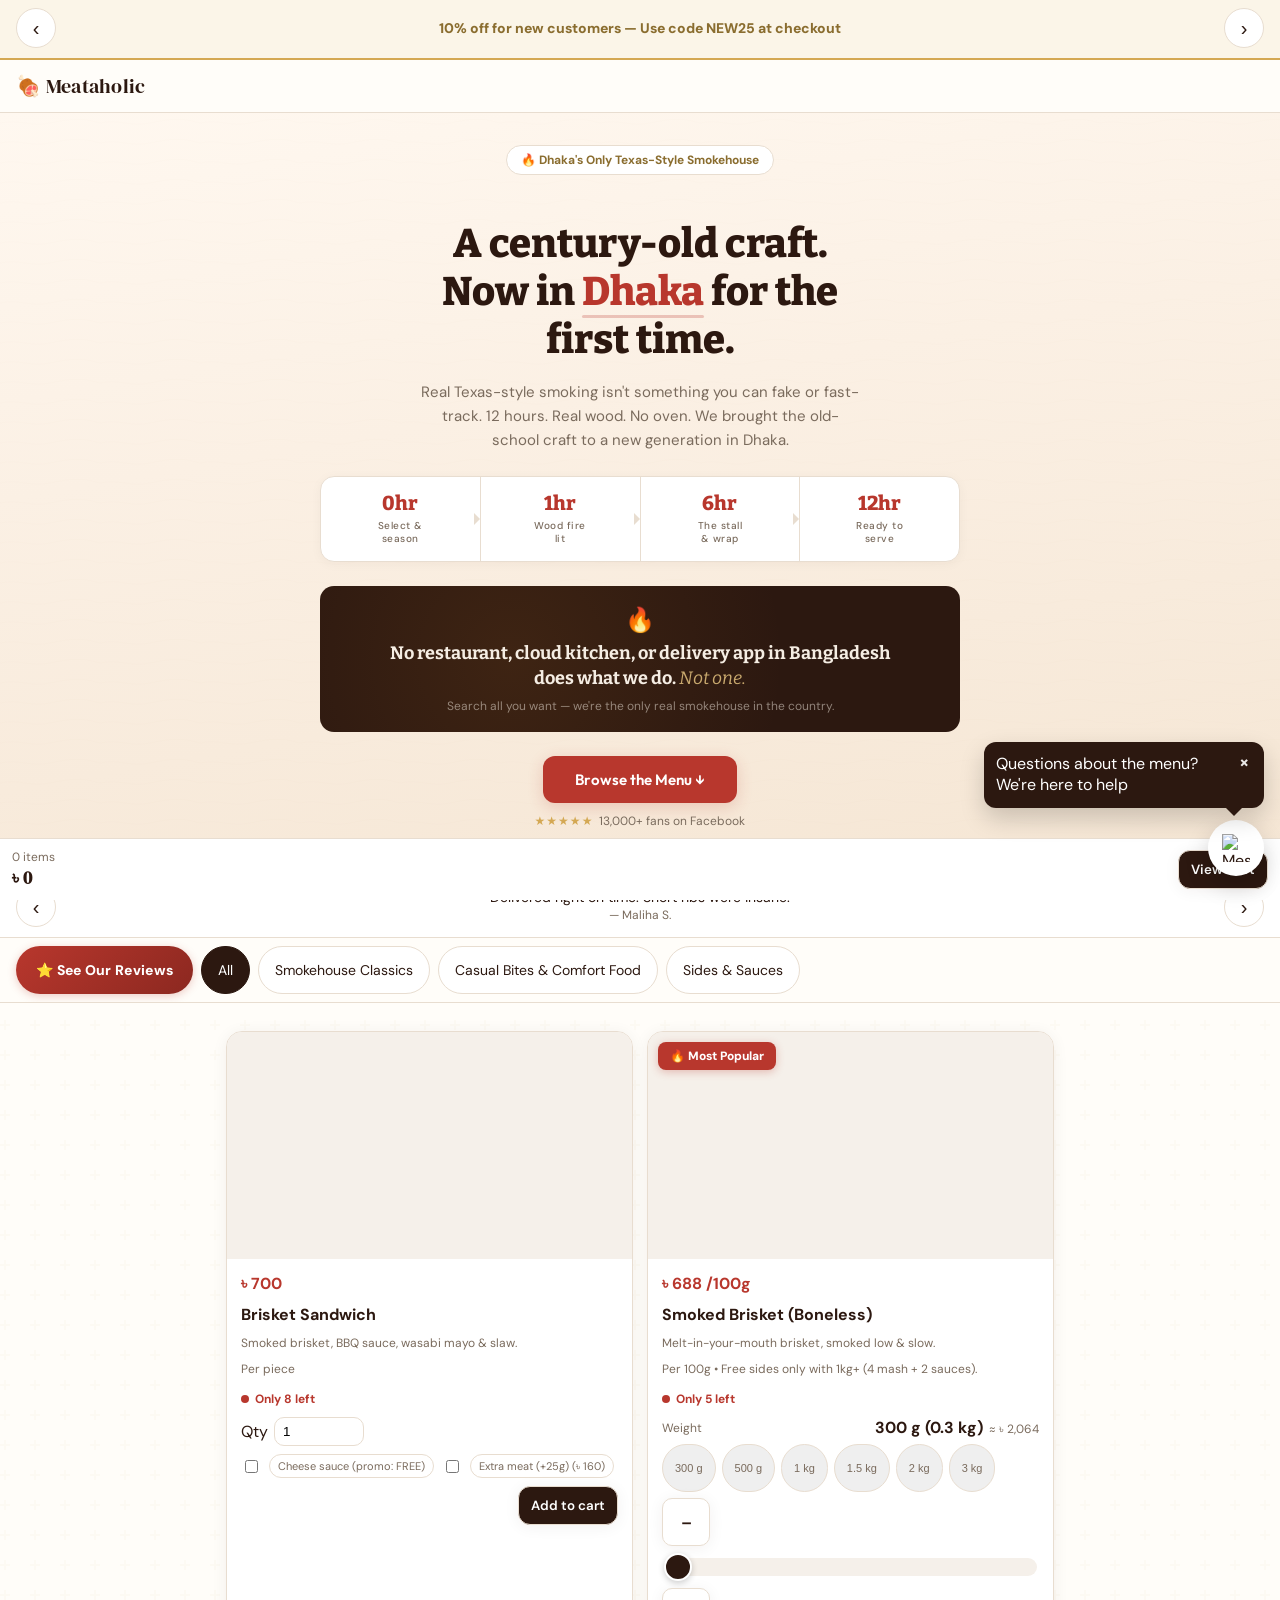
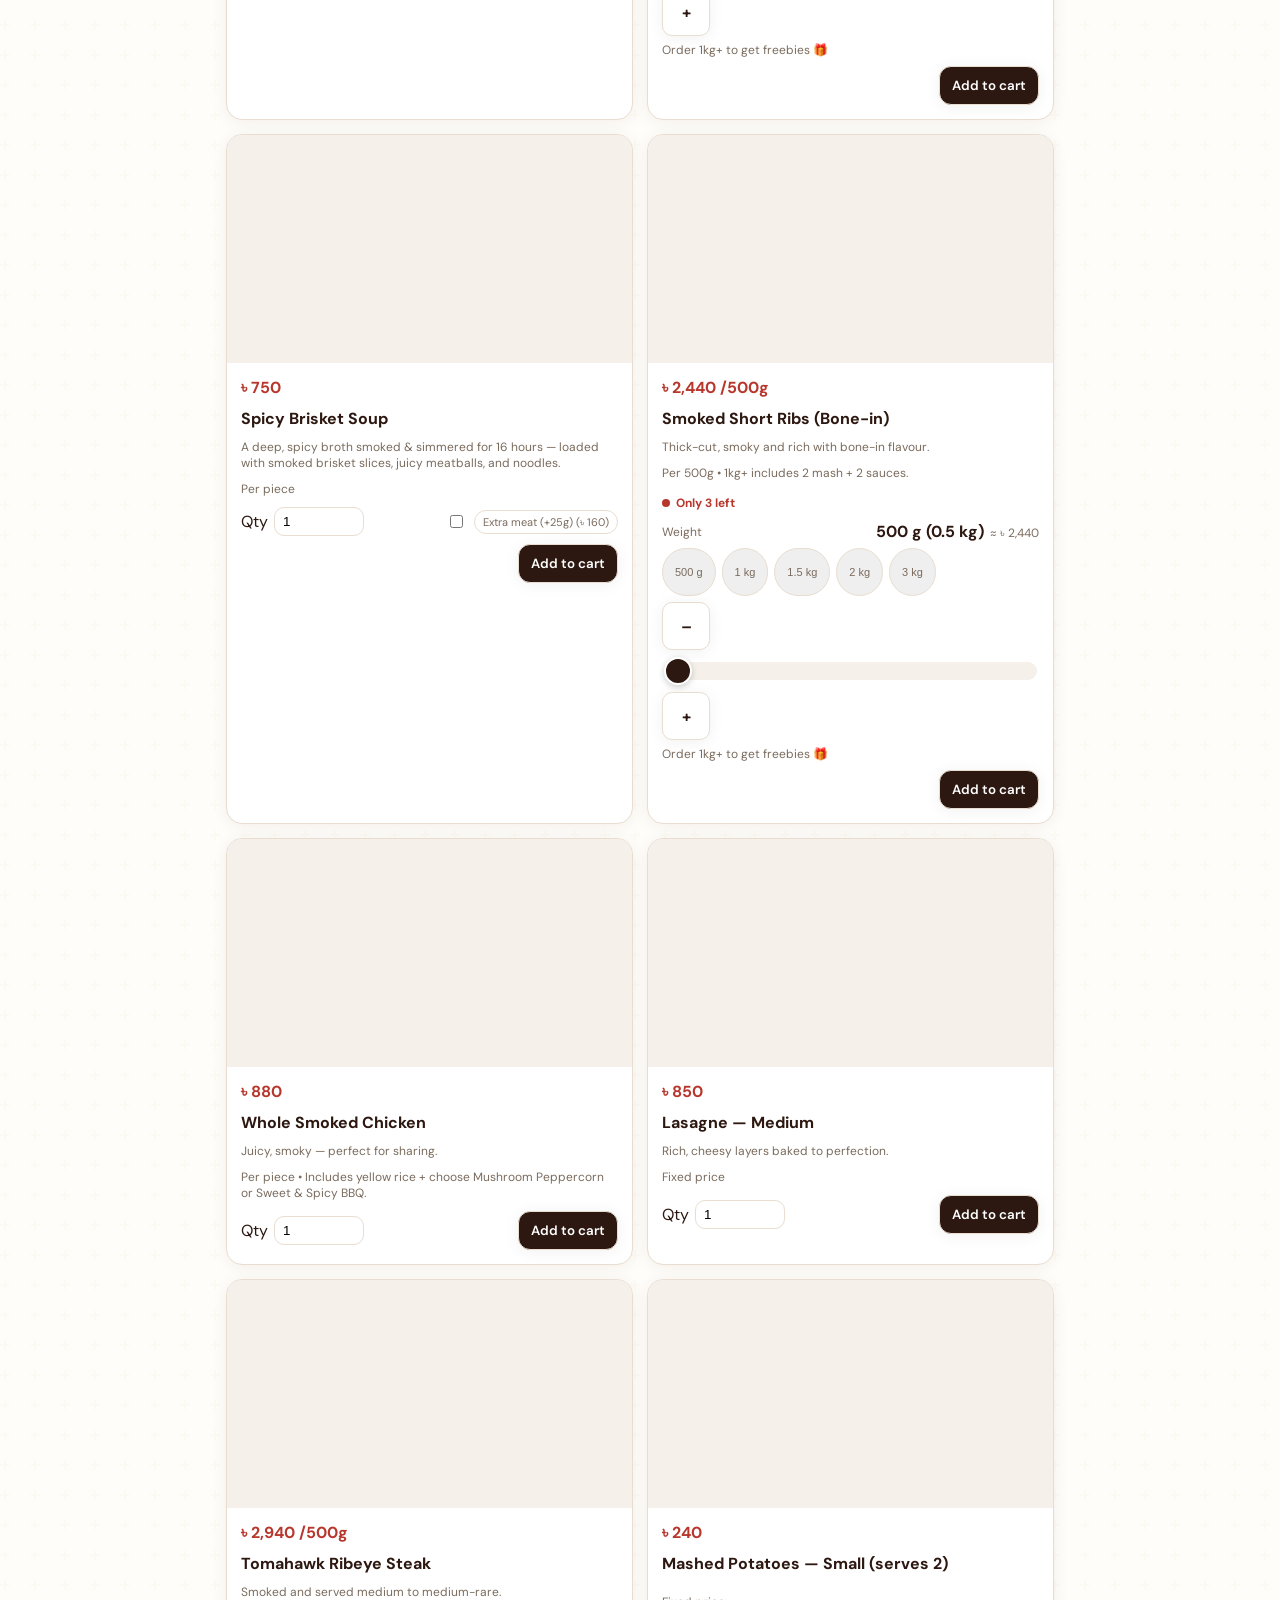
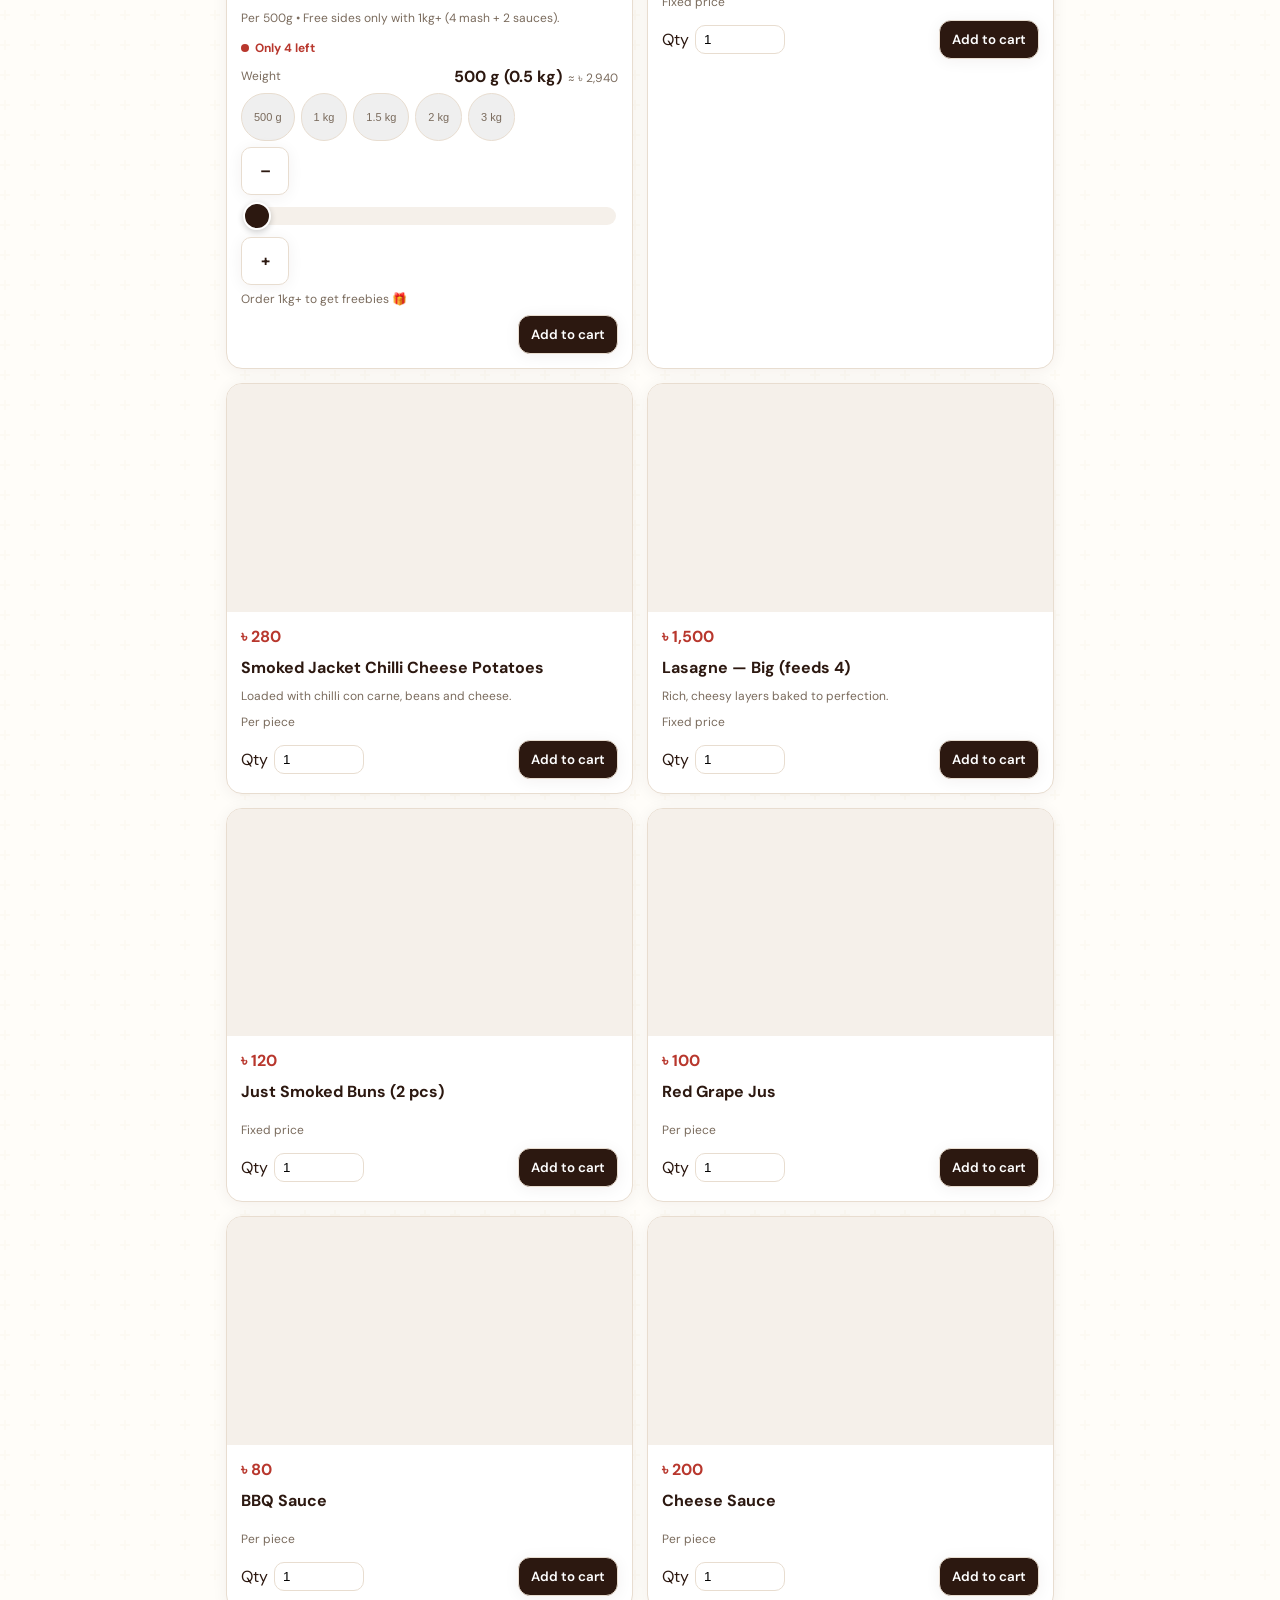
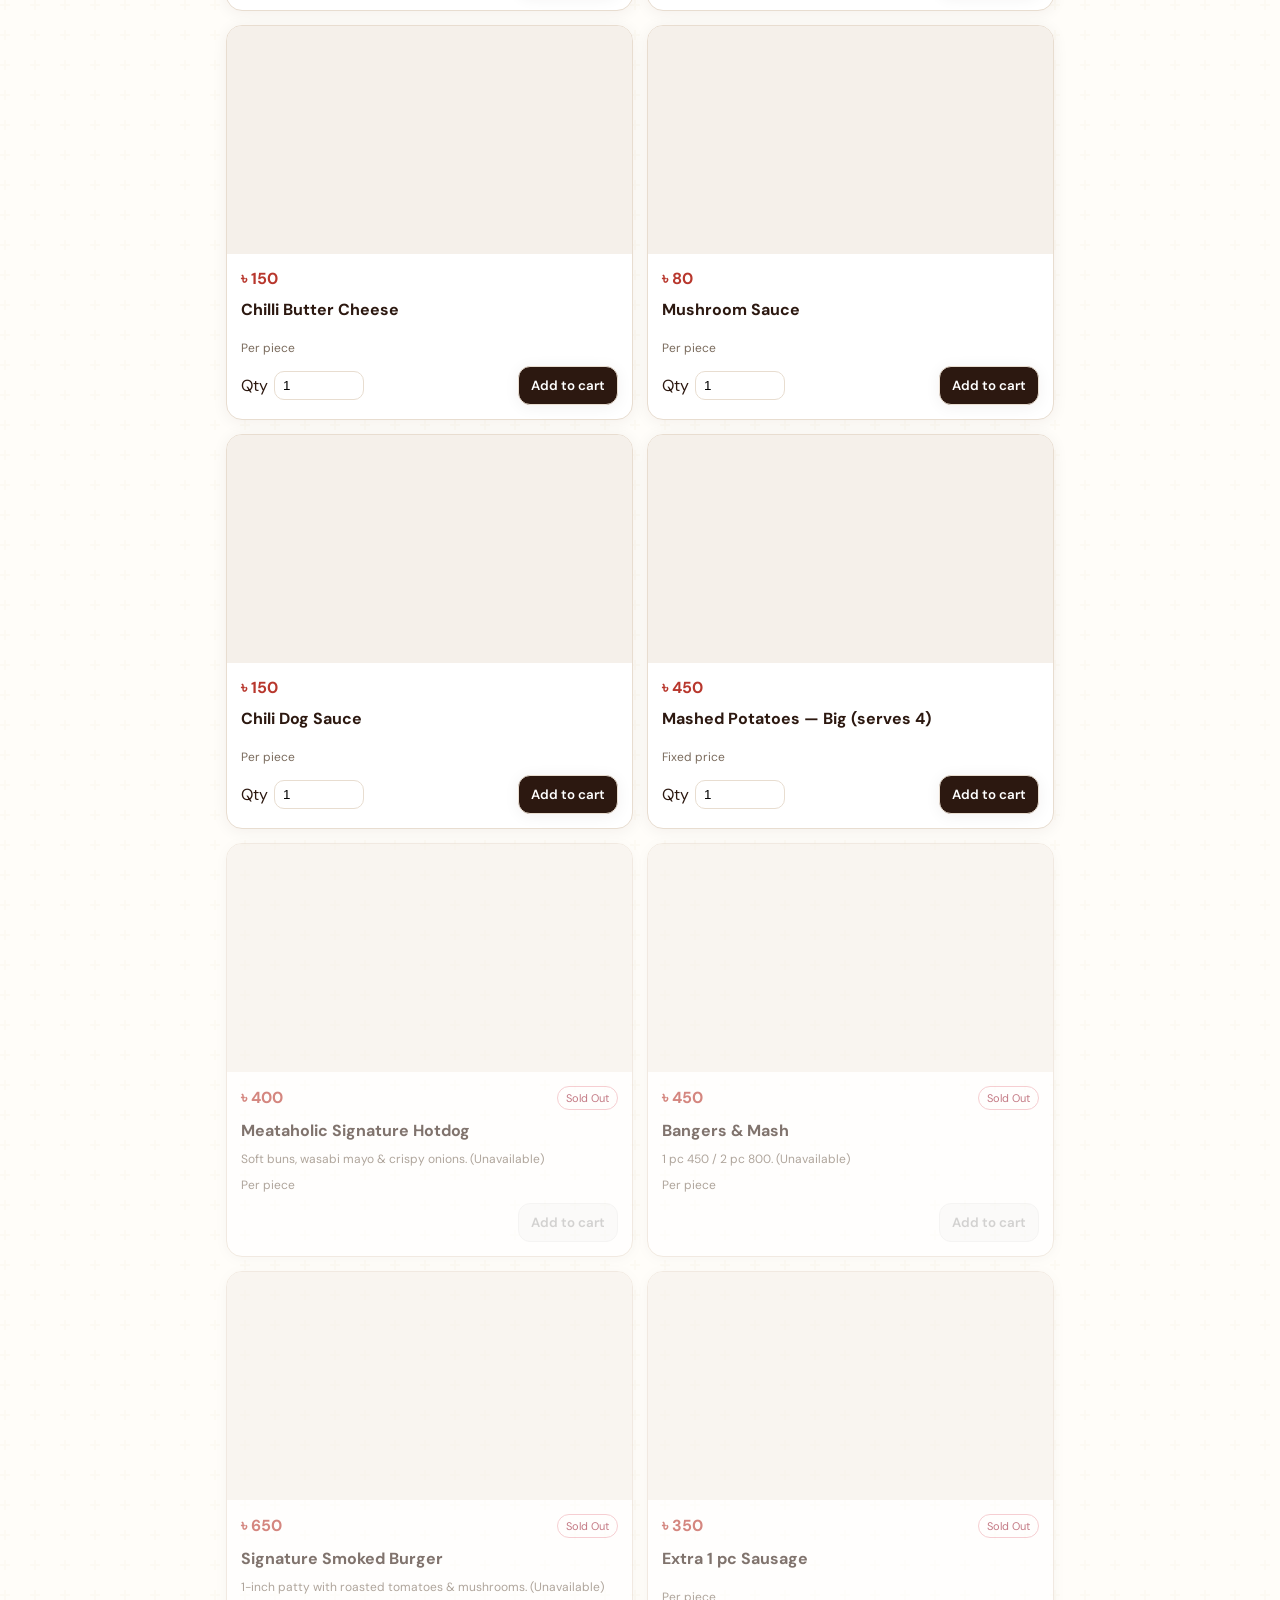
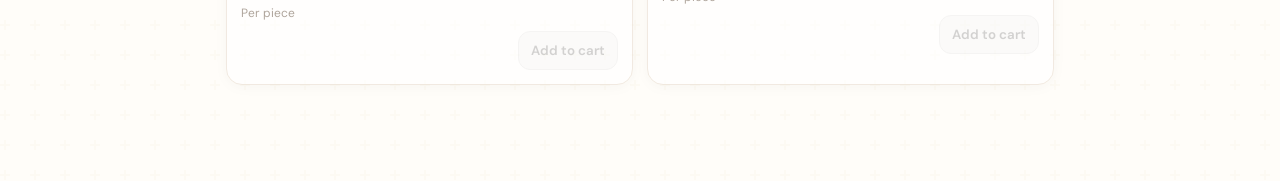
==== index.html @ 4c9fd8cd "Fix duplicate checkout buttons by keeping only sticky bar navigation Removed inline checkout-nav but" ====
<!DOCTYPE html>
<html lang="en">
<head>
<script>
(function(){
    fetch('track_visit.php',{
        method:'POST',
        headers:{'Content-Type':'application/x-www-form-urlencoded'},
        body:`page=${encodeURIComponent(location.pathname)}&referrer=${encodeURIComponent(document.referrer)}`
    }).then(res=>res.json()).then(data=>{
        console.log("Visitor tracked:",data);
    }).catch(err=>console.error(err));
})();
</script>
<!-- Google Tag Manager -->
<script>(function(w,d,s,l,i){w[l]=w[l]||[];w[l].push({'gtm.start':
new Date().getTime(),event:'gtm.js'});var f=d.getElementsByTagName(s)[0],
j=d.createElement(s),dl=l!='dataLayer'?'&l='+l:'';j.async=true;j.src=
'https://www.googletagmanager.com/gtm.js?id='+i+dl;f.parentNode.insertBefore(j,f);
})(window,document,'script','dataLayer','GTM-MRRTW3KH');</script>
<!-- End Google Tag Manager -->
  
  <meta charset="UTF-8"/>
  <meta name="viewport" content="width=device-width, initial-scale=1, maximum-scale=1"/>
  <title>Meataholic — Smokehouse</title>
  <meta name="theme-color" content="#ffffff"/>

  <!-- Prevent stale caching -->
  <meta http-equiv="Cache-Control" content="no-cache, no-store, must-revalidate">
  <meta http-equiv="Pragma" content="no-cache">
  <meta http-equiv="Expires" content="0">

  <!-- DESIGN SHIFT: Premium typography -->
  <link rel="preconnect" href="https://fonts.googleapis.com">
  <link rel="preconnect" href="https://fonts.gstatic.com" crossorigin>
  <link href="https://fonts.googleapis.com/css2?family=Bitter:ital,wght@0,400;0,700;0,800;1,400&family=DM+Serif+Display&family=DM+Sans:wght@400;500;600;700;800&family=Outfit:wght@300;400;500;600;700&display=swap" rel="stylesheet">

<link rel="manifest" href="/manifest.webmanifest">
<meta name="mobile-web-app-capable" content="yes">
<meta name="apple-mobile-web-app-capable" content="yes">
<meta name="apple-mobile-web-app-status-bar-style" content="default">
<link rel="apple-touch-icon" href="/icons/icon-192.png">
<meta name="theme-color" content="#ffffff">

  <style>
    /* DESIGN SHIFT: Refined color system with warm smokehouse palette */
    :root{
      --bg:#FFFDF9;--text:#2C1810;--muted:#7A6B5D;--accent:#E8DDD0;
      --ok:#2A7D5F;--warn:#C17A28;--danger:#B8372D;
      --card:#FFFFFF;--shadow:0 2px 16px rgba(44,24,16,.06);
      --brand:#B8372D;--brand-dark:#8C2820;--brand-light:#F4E8E6;
      --gold:#D4A853;--gold-light:#FBF5E8;--gold-dark:#8A6D2F;
      --cream:#FFF7ED;--smoke:#F5F0EA;
      --font-display:'DM Serif Display', Georgia, serif;
      --font-body:'DM Sans', system-ui, -apple-system, sans-serif;
    }
    *{box-sizing:border-box} 
    html,body{margin:0;background:var(--bg);color:var(--text);font-family:var(--font-body)}
    a{color:inherit;text-decoration:none}
    
    /* DESIGN SHIFT: Subtle texture background */
    body{
      background-image: url("data:image/svg+xml,%3Csvg width='60' height='60' viewBox='0 0 60 60' xmlns='http://www.w3.org/2000/svg'%3E%3Cg fill='none' fill-rule='evenodd'%3E%3Cg fill='%23D4A853' fill-opacity='0.03'%3E%3Cpath d='M36 34v-4h-2v4h-4v2h4v4h2v-4h4v-2h-4zm0-30V0h-2v4h-4v2h4v4h2V6h4V4h-4zM6 34v-4H4v4H0v2h4v4h2v-4h4v-2H6zM6 4V0H4v4H0v2h4v4h2V6h4V4H6z'/%3E%3C/g%3E%3C/g%3E%3C/svg%3E");
    }

    .wrap{max-width:860px;margin:0 auto;padding:16px 16px 96px}
    header{position:sticky;top:0;z-index:99;background:var(--bg);border-bottom:1px solid var(--accent)}
    header .bar{display:flex;gap:12px;align-items:center;justify-content:space-between;padding:12px 16px}
    
    /* DESIGN SHIFT: Brand logo with display font */
    .logo{font-family:var(--font-display);font-weight:400;font-size:20px;letter-spacing:.3px;cursor:pointer;color:var(--text)}
    
    .pill{border:1px solid var(--accent);padding:6px 10px;border-radius:999px;font-size:12px;color:var(--muted)}
    
    /* CRO FIX #3: Mobile Tap Targets */
    nav.tabs{display:flex;gap:8px;overflow:auto;padding:8px 16px;background:var(--bg);position:sticky;top:56px;z-index:98;border-bottom:1px solid var(--accent)}
    nav.tabs button{white-space:nowrap;border:1px solid var(--accent);background:var(--card);border-radius:999px;padding:12px 16px;font-size:14px;min-height:48px;font-family:var(--font-body);color:var(--text);transition:all .2s}
    nav.tabs button.active{background:var(--text);color:#fff;border-color:var(--text)}
    nav.tabs button:hover:not(.active){background:var(--smoke);border-color:var(--muted)}
    
    .grid{display:grid;grid-template-columns:1fr;gap:14px;margin-top:12px}
    @media(min-width:640px){.grid{grid-template-columns:1fr 1fr}}
    
    /* DESIGN SHIFT: Elevated card styling */
    .card{background:var(--card);border:1px solid var(--accent);border-radius:16px;box-shadow:var(--shadow);overflow:hidden;display:flex;flex-direction:column;position:relative;transition:transform .2s, box-shadow .2s}
    .card:hover{transform:translateY(-2px);box-shadow:0 8px 24px rgba(44,24,16,.1)}
    
    .thumb{width:100%;aspect-ratio:16/9;object-fit:cover;background:var(--smoke);display:block}
    .thumb.sm{aspect-ratio:1/1;width:80px;height:80px}
    .inner{padding:14px;display:flex;flex-direction:column;gap:10px}
    
    /* DESIGN SHIFT: Prices use display font */
    .price{font-weight:700;font-size:16px;color:var(--brand)}
    
    .muted{color:var(--muted);font-size:12px}
    .row{display:flex;gap:8px;align-items:center;flex-wrap:wrap}
    .row.space{justify-content:space-between}
    .qty{display:flex;align-items:center;gap:6px}
    .qty input[type=number]{width:90px;padding:6px 8px;border:1px solid var(--accent);border-radius:10px}
    
    /* DESIGN SHIFT: Buttons with brand colors */
    .btn{display:inline-flex;align-items:center;justify-content:center;gap:8px;padding:10px 12px;border-radius:12px;border:1px solid var(--accent);background:var(--text);color:#fff;box-shadow:var(--shadow);font-family:var(--font-body);font-weight:600;transition:all .15s}
    .btn:hover{background:var(--brand);border-color:var(--brand)}
    .btn:active{transform:scale(.97)}
    .btn.secondary{background:var(--card);color:var(--text)}
    .btn.secondary:hover{background:var(--smoke)}
    .btn.small{padding:6px 10px;border-radius:10px;font-size:12px}
    .btn.block{width:100%}
    .btn[disabled]{opacity:.5;filter:grayscale(1);pointer-events:none;background:var(--smoke);color:var(--muted);border-color:var(--accent);box-shadow:none}
    .chip{display:inline-block;font-size:11px;padding:4px 8px;border-radius:999px;border:1px solid var(--accent);color:var(--muted)}
    .chip.warn{border-color:#f3c78c;color:#a76515}
    .chip.sold{border-color:#f1b0b7;color:#9c2236}
    .sticky-cart{position:fixed;left:0;right:0;bottom:0;background:var(--card);border-top:1px solid var(--accent);padding:10px 12px;display:flex;gap:10px;align-items:center;justify-content:space-between;z-index:90}
    .sticky-cart .total{font-weight:800;font-family:var(--font-display);font-size:18px}
    .sheet{background:var(--bg);position:fixed;inset:0;z-index:999;display:none;flex-direction:column}
    .sheet.active{display:flex}
    .sheet .head{padding:12px 16px;border-bottom:1px solid var(--accent);display:flex;align-items:center;justify-content:space-between;background:var(--card)}
    .sheet .body{padding:16px;padding-bottom:140px;overflow:auto}
    table{width:100%;border-collapse:collapse} th,td{padding:8px 6px;border-bottom:1px dashed var(--accent);text-align:left;font-size:14px}
    .form{display:grid;gap:12px} .form input,.form select,.form textarea{width:100%;padding:10px;border-radius:12px;border:1px solid var(--accent);font-family:var(--font-body);background:var(--card)}
    .form input:focus,.form select:focus,.form textarea:focus{outline:none;border-color:var(--brand);box-shadow:0 0 0 3px var(--brand-light)}
    .note{background:var(--cream);border:1px solid var(--accent);padding:10px;border-radius:12px;font-size:13px}
    .success{color:var(--ok);font-weight:700} .danger{color:var(--danger);font-weight:700}
    #devBadge,#devBadge.ok,#devBadge.bad{display:none!important;visibility:hidden!important}

    /* Weight picker */
    .weight-picker{width:100%;display:flex;flex-direction:column;gap:6px}
    .weight-picker .meta{display:flex;justify-content:space-between;align-items:center}
    .weight-picker .meta .val{font-weight:700}
    .weight-picker .chips{display:flex;flex-wrap:wrap;gap:6px}
    .weight-picker .chips .chip{cursor:pointer;user-select:none;transition:all .15s}
    .weight-picker .chips .chip:hover{border-color:var(--brand);color:var(--brand)}
    .weight-picker .chips .chip.active{background:var(--text);color:#fff;border-color:var(--text)}
    .weight-picker .row.controls{gap:10px}
    .weight-picker .row.controls .btn.small{min-width:48px;height:48px;font-size:16px;font-weight:700}
    .weight-picker input[type=range]{-webkit-appearance:none;appearance:none;width:100%;height:18px;border-radius:999px;background:var(--smoke);outline:none}
    .weight-picker input[type=range]::-webkit-slider-thumb{-webkit-appearance:none;appearance:none;width:28px;height:28px;border-radius:50%;background:var(--text);border:2px solid #fff;box-shadow:0 2px 6px rgba(0,0,0,.2)}
    .weight-picker input[type=range]::-moz-range-thumb{width:28px;height:28px;border-radius:50%;background:var(--text);border:2px solid #fff;box-shadow:0 2px 6px rgba(0,0,0,.2)}

    /* Cart quantity controls */
    .cart-qty-controls{display:inline-flex;align-items:center;gap:0;border:1px solid var(--accent);border-radius:10px;overflow:hidden}
    .cart-qty-btn{width:44px;height:44px;display:flex;align-items:center;justify-content:center;border:none;background:var(--smoke);color:var(--text);font-size:20px;font-weight:700;cursor:pointer;-webkit-tap-highlight-color:transparent;user-select:none;transition:background .15s}
    .cart-qty-btn:active{background:#ddd}
    .cart-qty-value{min-width:44px;text-align:center;font-size:14px;font-weight:600;padding:0 4px;line-height:44px}
    .cart-remove-btn{width:40px;height:40px;min-width:40px;padding:0;display:flex;align-items:center;justify-content:center;font-size:16px;border-radius:10px}
    @media(min-width:480px){
      .cart-qty-btn{width:36px;height:36px;font-size:18px}
      .cart-qty-value{min-width:40px;line-height:36px}
    }

    .row.space .btn.add-to-cart{margin-left:auto}

    /* CRO FIX #3: Time slot chips */
    .slot-grid{display:grid;gap:8px;grid-template-columns:repeat(3,1fr)}
    @media(min-width:480px){.slot-grid{grid-template-columns:repeat(4,1fr)}}
    .slot{position:relative}
    .slot input{position:absolute;opacity:0;inset:0;pointer-events:none}
    .slot label{display:block;text-align:center;padding:14px 8px;border:1px solid var(--accent);border-radius:10px;font-size:14px;background:var(--card);min-height:48px;transition:all .15s;cursor:pointer}
    .slot input:checked + label{background:var(--text);color:#fff;border-color:var(--text)}
    .slot input:disabled + label{opacity:.5;filter:grayscale(1)}
    .slot label:hover{border-color:var(--muted)}

    /* Upsell row */
    #upsellInline .row.space{ flex-wrap:nowrap; align-items:center; }
    #upsellInline .left{ display:flex; align-items:center; gap:12px; flex:1; min-width:0; }
    #upsellInline .thumb.sm{ width:64px; height:64px; object-fit:cover; flex:0 0 auto; border-radius:8px; }
    #upsellInline .title{
      font-weight:700; line-height:1.2;
      display:-webkit-box; -webkit-line-clamp:2; -webkit-box-orient:vertical;
      overflow:hidden;
    }
    #upsellInline .row.space .btn{ margin-left:auto; }

    .chat-fab{
      position:fixed; right:16px; bottom:65px;
      width:56px;height:56px;border-radius:50%; background:#fff;
      display:flex;align-items:center;justify-content:center;
      box-shadow:0 10px 24px rgba(0,0,0,.18); z-index:1000; border:none;
    }
    .chat-fab img{ width:28px;height:28px; display:block; }
    @media (min-width:768px){ .chat-fab{ bottom:24px; } }

    .chat-tip{
      position:fixed; right:16px; bottom:133px; max-width:280px;
      padding:10px 12px 10px 12px; background:var(--text); color:#fff; border-radius:12px;
      box-shadow:0 10px 24px rgba(0,0,0,.18); z-index:1000; line-height:1.3;
    }
    @media (min-width:768px){ .chat-tip{ bottom:92px; } }
    .chat-tip button.close{
      all:unset; cursor:pointer; margin-left:10px; color:#fff; opacity:.8; font-weight:700; line-height:1;
    }
    .chat-tip button.close:focus{ outline:2px solid #fff; outline-offset:2px; }
    .chat-tip .text{ margin-right:8px; }
    .chat-tip::after{
      content:""; position:absolute; right:22px; bottom:-8px; width:0;height:0;
      border-left:8px solid transparent; border-right:8px solid transparent; border-top:8px solid var(--text);
    }
    .chat-tip.hide{ display:none !important; }
    .chat-tip{ padding: 12px 38px 12px 12px; }
    .chat-tip button.close{
      all: unset; position: absolute; top: 8px; right: 8px; width: 24px; height: 24px;
      line-height: 24px; text-align: center; font-weight: 700; font-size: 18px; color: #fff; cursor: pointer; opacity: .9;
    }
    .chat-tip button.close:hover{ opacity: 1; }
    .chat-tip .text{ display: block; }

    .advance-banner{
      background:var(--gold-light); border:2px solid var(--gold); color:var(--gold-dark);
      padding:12px 14px; border-radius:12px; text-align:center; font-weight:800;
    }

    .review-strip{
      background:var(--card); border-bottom:1px solid var(--accent);
      padding:8px 16px 10px 16px; display:flex; flex-direction:column;
      align-items:center; gap:6px; min-height:72px;
    }
    .review-strip .stars-row{
      width:100%; text-align:center; color:#D4A853; font-size:16px;
      letter-spacing:1px; line-height:1;
    }
    .review-strip .review-row{
      display:grid; grid-template-columns:40px 1fr 40px; align-items:center; gap:6px; width:100%;
    }
    .review-strip .review-row .nav{
      width:40px; height:40px; border-radius:999px; border:1px solid var(--accent);
      background:var(--card); color:var(--text); display:flex; align-items:center; justify-content:center;
      font-size:20px; line-height:1; cursor:pointer; user-select:none;
    }
    .review-strip .review-row .nav:active{ transform: translateY(1px); }
    .review-strip .content{ text-align:center; min-height:38px; line-height:1.3; padding:0 4px; }
    .review-strip .text{ font-size:14px; color:var(--text); display:block; }
    .review-strip .who{ color:var(--muted); font-size:12px; margin-top:2px; display:block; }

    /* FOMO ticker — HIDDEN (expired promo, adds visual noise) */
    .fomo-bar{ display:none !important; }

    nav.tabs{ top: var(--tabsTop, 56px); }

    /* Free delivery nudge in sticky cart */
    .sticky-cart { gap: 12px; }
    .sticky-cart .free-msg{
      flex:1; text-align:center; font-size:12px; color:var(--warn);
      font-weight:700; white-space:nowrap; overflow:hidden; text-overflow:ellipsis;
    }
    @media(min-width:480px){ .sticky-cart .free-msg{ font-size:13px; } }
    .sticky-cart .free-msg.ok{ color: var(--ok); }

    /* Announcement banner */
    .announce-strip{
      position: relative;
      background:var(--gold-light);
      border-bottom:2px solid var(--gold);
      padding:8px 16px 10px 16px;
      display:flex; flex-direction:column; align-items:center; gap:6px;
      color:var(--gold-dark); font-weight:800;
    }
    .announce-strip .announce-row{
      display:grid; grid-template-columns:40px 1fr 40px;
      align-items:center; gap:6px; width:100%;
    }
    .announce-strip .content{
      min-height:22px; line-height:1.3; padding:0 4px;
      display:flex; align-items:center; justify-content:center;
    }
    .announce-strip .text{
      font-size:14px; color:var(--gold-dark); display:block; text-align:center;
    }
    @media (max-width:420px){ .announce-strip .text{ font-size:13px; } }
    .announce-strip .nav{
      width:40px; height:40px; border-radius:999px; border:1px solid var(--accent);
      background:var(--card); color:var(--text); display:flex; align-items:center; justify-content:center;
      font-size:20px; line-height:1; cursor:pointer; user-select:none;
    }
    .announce-strip .nav:active{ transform: translateY(1px); }

    .free-note{
      margin-top:6px; font-size:13px; color:var(--gold-dark);
    }
    .free-note.ok{ color:var(--ok); }

    /* Exit Intent Popup */
    .exit-toast-wrap {
      position: fixed; inset: 0; pointer-events: none; z-index: 2000;
      display: flex; flex-direction: column; justify-content: flex-end;
      padding: 16px; padding-bottom: 24px;
      background: rgba(0,0,0,0.4);
      opacity: 0; transition: opacity 0.3s ease;
    }
    .exit-toast-wrap.active { opacity: 1; pointer-events: auto; }
    .exit-toast {
      background: var(--card);
      border: 1px solid var(--accent);
      border-radius: 20px;
      padding: 24px 20px;
      box-shadow: 0 20px 40px rgba(0,0,0,0.25);
      transform: translateY(100%);
      transition: transform 0.4s cubic-bezier(0.175, 0.885, 0.32, 1.15);
      text-align: center;
      position: relative;
    }
    .exit-toast-wrap.active .exit-toast { transform: translateY(0); }
    .exit-toast h2 { margin: 0 0 8px; font-size: 22px; font-weight: 900; color: var(--text); letter-spacing: -0.5px; font-family:var(--font-display) }
    .exit-toast p { margin: 0 0 16px; color: var(--muted); font-size: 15px; line-height: 1.4; }
    .exit-toast .coupon-display {
      background: var(--brand-light); color: var(--brand); font-weight: 800; font-size: 18px;
      padding: 10px 16px; border-radius: 12px; border: 2px dashed var(--brand);
      display: inline-block; margin-bottom: 16px; letter-spacing: 1px;
    }
    .exit-toast .btn-group { display: flex; flex-direction: column; gap: 10px; }
    .exit-toast .btn-claim {
      background: var(--text); color: #fff; font-size: 16px; font-weight: 700;
      padding: 14px; border-radius: 12px; border: none; cursor: pointer;
      box-shadow: 0 4px 12px rgba(0,0,0,0.2); font-family:var(--font-body);
    }
    .exit-toast .btn-dismiss {
      background: transparent; border: none; font-size: 14px; color: var(--muted);
      cursor: pointer; text-decoration: underline; padding: 8px;
    }
    .exit-toast .badge {
      position: absolute; top: -12px; left: 50%; transform: translateX(-50%);
      background: var(--brand); color: #fff; font-size: 11px; font-weight: 800; text-transform: uppercase;
      padding: 4px 10px; border-radius: 99px; box-shadow: 0 2px 6px rgba(0,0,0,0.2);
    }

    /* CRO FIX #6: Bestseller Badge */
    .bestseller-badge {
      position: absolute;
      top: 10px;
      left: 10px;
      background: var(--brand);
      color: #fff;
      padding: 6px 12px;
      border-radius: 8px;
      font-size: 12px;
      font-weight: 800;
      z-index: 10;
      box-shadow: 0 2px 8px rgba(184,55,45,0.3);
    }

    /* CRO FIX #7: Urgency/Scarcity */
    .scarcity-indicator {
      display: flex;
      align-items: center;
      gap: 6px;
      font-size: 12px;
      color: var(--danger);
      font-weight: 700;
      margin-top: 4px;
    }
    .scarcity-dot {
      width: 8px;
      height: 8px;
      background: var(--danger);
      border-radius: 50%;
      animation: pulse 1.5s ease-in-out infinite;
    }
    @keyframes pulse {
      0%, 100% { opacity: 1; transform: scale(1); }
      50% { opacity: 0.5; transform: scale(0.8); }
    }

    /* CRO FIX #1: Trust Badges */
    .trust-badges {
      display: grid;
      grid-template-columns: 1fr 1fr;
      gap: 8px;
      margin: 16px 0;
      padding: 14px;
      background: var(--cream);
      border: 1px solid var(--accent);
      border-radius: 14px;
    }
    @media(min-width:640px) {
      .trust-badges {
        grid-template-columns: repeat(4, 1fr);
      }
    }
    .trust-badge {
      display: flex;
      align-items: center;
      justify-content: center;
      gap: 6px;
      padding: 10px 8px;
      font-size: 12px;
      font-weight: 700;
      color: var(--gold-dark);
      text-align: center;
    }
    .trust-badge .icon {
      font-size: 16px;
    }

    /* CRO FIX #2: Sticky Order Summary Bar */
    .sticky-checkout-bar {
      position: fixed;
      bottom: 0;
      left: 0;
      right: 0;
      background: var(--card);
      border-top: 2px solid var(--accent);
      padding: 12px 16px;
      display: flex;
      align-items: center;
      justify-content: space-between;
      gap: 12px;
      z-index: 100;
      box-shadow: 0 -4px 20px rgba(0,0,0,0.1);
    }
    .sticky-checkout-bar .total-section {
      display: flex;
      flex-direction: column;
    }
    .sticky-checkout-bar .total-label {
      font-size: 12px;
      color: var(--muted);
    }
    .sticky-checkout-bar .total-amount {
      font-size: 20px;
      font-weight: 800;
      color: var(--text);
      font-family: var(--font-display);
    }
    .sticky-checkout-bar .btn-place-order {
      background: var(--brand);
      color: #fff;
      padding: 14px 24px;
      border-radius: 12px;
      font-weight: 700;
      font-size: 16px;
      border: none;
      cursor: pointer;
      white-space: nowrap;
      font-family: var(--font-body);
      transition: background .15s;
    }
    .sticky-checkout-bar .btn-place-order:hover{background:var(--brand-dark)}
    .sticky-checkout-bar .btn-back-sticky {
      background: transparent;
      border: 1.5px solid var(--accent);
      color: var(--text);
      padding: 12px 16px;
      border-radius: 12px;
      font-weight: 600;
      font-size: 14px;
      cursor: pointer;
      white-space: nowrap;
      font-family: var(--font-body);
      transition: background .15s;
    }
    .sticky-checkout-bar .btn-back-sticky:hover{background:var(--accent)}

    /* CRO FIX #5: Free Delivery Progress Bar */
    .free-delivery-progress {
      margin: 12px 0;
      padding: 12px;
      background: var(--cream);
      border-radius: 12px;
      border: 1px solid var(--accent);
    }
    .free-delivery-progress .progress-header {
      display: flex;
      justify-content: space-between;
      font-size: 13px;
      margin-bottom: 8px;
    }
    .free-delivery-progress .progress-bar {
      width: 100%;
      height: 12px;
      background: var(--smoke);
      border-radius: 6px;
      overflow: hidden;
    }
    .free-delivery-progress .progress-fill {
      height: 100%;
      background: linear-gradient(90deg, var(--brand), var(--gold));
      border-radius: 6px;
      transition: width 0.3s ease;
    }
    .free-delivery-progress .progress-unlocked {
      text-align: center;
      color: var(--ok);
      font-weight: 700;
      font-size: 14px;
    }

    /* CRO FIX #8: Coupon Button */
    #applyCouponBtn {
      background: var(--brand);
      color: #fff;
      font-weight: 700;
      border-color: var(--brand);
    }
    #applyCouponBtn:hover {
      background: var(--brand-dark);
    }

    /* Weight picker chips - 48px tap target */
    .weight-picker .chips .chip {
      padding: 8px 12px;
      min-height: 48px;
      display: flex;
      align-items: center;
      justify-content: center;
    }

    /* ========================================
       HERO SECTION (Variation B — The Provenance Card)
       ======================================== */
    .hero-b{
      position:relative;
      background:linear-gradient(170deg, #FFF8F0 0%, #FBF0E4 40%, #F5E6D4 100%);
      padding:0;
      overflow:hidden;
    }
    .hero-b::before{
      content:'';position:absolute;inset:0;
      background-image:url("data:image/svg+xml,%3Csvg width='100' height='20' viewBox='0 0 100 20' xmlns='http://www.w3.org/2000/svg'%3E%3Cpath d='M0 10c20-4 30 4 50 0s30-6 50 0' fill='none' stroke='%23C17A28' stroke-width='.3' opacity='.06'/%3E%3C/svg%3E");
      background-size:100px 20px;
      pointer-events:none;opacity:.7;
    }
    .hero-b__inner{
      position:relative;z-index:2;
      max-width:680px;margin:0 auto;
      padding:32px 20px 28px;
    }
    .hero-b__badge{
      display:inline-flex;align-items:center;gap:6px;
      background:var(--card);border:1px solid var(--accent);
      padding:6px 14px;border-radius:999px;font-size:12px;font-weight:700;
      color:var(--gold-dark);margin-bottom:12px;
      animation:bFadeIn .5s ease both;
    }
    @keyframes bFadeIn{from{opacity:0}to{opacity:1}}
    .hero-b__headline{
      font-family:'Bitter',serif;
      font-size:26px;font-weight:800;line-height:1.2;
      color:#2C1810;text-align:center;margin-bottom:16px;
      animation:bSlideUp .6s ease .1s both;
    }
    @media(min-width:480px){.hero-b__headline{font-size:34px}}
    @media(min-width:640px){.hero-b__headline{font-size:40px}}
    @keyframes bSlideUp{from{opacity:0;transform:translateY(16px)}to{opacity:1;transform:translateY(0)}}
    .hero-b__headline-accent{
      color:#B8372D;position:relative;
    }
    .hero-b__headline-accent::after{
      content:'';position:absolute;left:0;right:0;bottom:-2px;
      height:3px;background:#B8372D;border-radius:2px;opacity:.25;
    }
    .hero-b__sub{
      text-align:center;font-size:14px;line-height:1.6;color:#7A6B5D;
      max-width:440px;margin:0 auto 24px;
      animation:bSlideUp .6s ease .2s both;
    }
    @media(min-width:480px){.hero-b__sub{font-size:15px}}
    .hero-b__process{
      display:flex;align-items:stretch;gap:0;
      background:#FFFFFF;border:1px solid #E8DDD0;border-radius:14px;
      overflow:hidden;margin-bottom:24px;
      animation:bSlideUp .6s ease .3s both;
      box-shadow:0 2px 12px rgba(44,24,16,.04);
    }
    .hero-b__step{
      flex:1;padding:16px 10px;text-align:center;position:relative;
      display:flex;flex-direction:column;align-items:center;gap:6px;
    }
    .hero-b__step + .hero-b__step{border-left:1px solid #E8DDD0}
    .hero-b__step-hour{
      font-family:'Bitter',serif;font-size:20px;font-weight:800;
      color:#B8372D;line-height:1;
    }
    .hero-b__step-label{
      font-size:10px;letter-spacing:.5px;color:#7A6B5D;
      font-weight:500;line-height:1.3;
    }
    .hero-b__step + .hero-b__step::after{
      content:'';position:absolute;left:-7px;top:50%;transform:translateY(-50%);
      width:0;height:0;border-top:6px solid transparent;
      border-bottom:6px solid transparent;border-left:6px solid #E8DDD0;
    }
    .hero-b__callout{
      background:#2C1810;color:#F5EDE3;border-radius:14px;
      padding:18px 20px;text-align:center;margin-bottom:24px;
      position:relative;overflow:hidden;
      animation:bSlideUp .6s ease .4s both;
    }
    .hero-b__callout::before{
      content:'';position:absolute;inset:0;
      background:radial-gradient(circle at 30% 50%, rgba(193,122,40,.12) 0%, transparent 60%);
      pointer-events:none;
    }
    .hero-b__callout-icon{font-size:24px;margin-bottom:6px;display:block}
    .hero-b__callout-text{
      font-family:'Bitter',serif;font-size:16px;font-weight:700;
      line-height:1.4;position:relative;
    }
    @media(min-width:480px){.hero-b__callout-text{font-size:18px}}
    .hero-b__callout-text em{font-style:italic;font-weight:400;color:#C9A96E}
    .hero-b__callout-sub{
      font-size:12px;color:rgba(245,237,227,.5);margin-top:6px;position:relative;
    }
    .hero-b__actions{
      display:flex;flex-direction:column;gap:10px;align-items:center;
      animation:bSlideUp .6s ease .5s both;
    }
    .hero-b__cta{
      display:inline-flex;align-items:center;gap:8px;
      background:#B8372D;color:#fff;border:none;padding:14px 32px;
      border-radius:12px;font-family:'Outfit',sans-serif;
      font-size:15px;font-weight:600;cursor:pointer;
      box-shadow:0 4px 16px rgba(184,55,45,.2);transition:all .2s;
    }
    .hero-b__cta:hover{
      background:#8C2820;transform:translateY(-1px);
      box-shadow:0 6px 24px rgba(184,55,45,.3);
    }
    .hero-b__proof{
      font-size:12px;color:#7A6B5D;display:flex;align-items:center;gap:6px;
    }
    .hero-b__proof-stars{color:#D4A853;letter-spacing:1px}

    /* ========================================
       NEW: STEPPED CHECKOUT
       ======================================== */
    .checkout-steps{
      display:flex;justify-content:center;gap:4px;
      padding:16px 0 12px;margin:0 0 16px;
      border-bottom:1px solid var(--accent);
    }
    .checkout-step-pill{
      display:flex;align-items:center;gap:6px;
      padding:8px 16px;border-radius:999px;
      font-size:13px;font-weight:600;
      background:var(--smoke);color:var(--muted);
      border:1px solid transparent;
      cursor:pointer;transition:all .2s;
      font-family:var(--font-body);
    }
    .checkout-step-pill.active{
      background:var(--text);color:#fff;border-color:var(--text);
    }
    .checkout-step-pill.completed{
      background:var(--ok);color:#fff;border-color:var(--ok);
    }
    .checkout-step-pill .step-num{
      width:22px;height:22px;border-radius:50%;
      display:flex;align-items:center;justify-content:center;
      font-size:11px;font-weight:800;
      background:rgba(255,255,255,.2);
    }
    .checkout-step-pill.active .step-num{background:rgba(255,255,255,.25)}
    .checkout-step-pill.completed .step-num{background:rgba(255,255,255,.3)}
    @media(max-width:380px){
      .checkout-step-pill{padding:6px 10px;font-size:12px}
      .checkout-step-pill .step-num{width:18px;height:18px;font-size:10px}
    }
    .checkout-panel{display:none}
    .checkout-panel.active{display:block;animation:fadeSlideIn .3s ease}
    @keyframes fadeSlideIn{from{opacity:0;transform:translateY(8px)}to{opacity:1;transform:translateY(0)}}
    .checkout-nav{
      display:flex;gap:10px;margin-top:16px;
    }
    .checkout-nav .btn{flex:1}
    .checkout-nav .btn.primary-cta{background:var(--brand);border-color:var(--brand)}
    .checkout-nav .btn.primary-cta:hover{background:var(--brand-dark)}

    /* DESIGN SHIFT: Section headings */
    .section-heading{
      font-family:var(--font-display);font-size:18px;color:var(--text);
      margin:0 0 12px;padding:0;
    }

    /* Review gallery button — toned down (no glow animation) */
    nav.tabs button.review-gallery-btn {
      white-space: nowrap;
      background: linear-gradient(135deg, var(--brand), var(--brand-dark));
      color: #fff;
      font-weight: 800;
      font-size: 14px;
      padding: 12px 20px;
      border-radius: 999px;
      border: none;
      min-height: 48px;
      cursor: pointer;
      flex-shrink: 0;
      letter-spacing: 0.3px;
      box-shadow: 0 2px 8px rgba(184,55,45,.25);
      transition: all .2s;
    }
    .review-gallery-btn:hover{box-shadow: 0 4px 16px rgba(184,55,45,.35);transform:translateY(-1px)}
    .review-gallery-btn:active { transform: scale(.96); }

    /* Review Gallery Overlay */
    .review-gallery-overlay {
      display: none;
      position: fixed;
      inset: 0;
      z-index: 2100;
      background: rgba(0,0,0,.95);
      flex-direction: column;
      align-items: center;
      justify-content: center;
    }
    .review-gallery-overlay.active { display: flex; }
    .review-gallery-header {
      position: absolute; top: 0; left: 0; right: 0;
      display: flex; align-items: center; justify-content: space-between;
      padding: 12px 16px;
      z-index: 2;
    }
    .review-gallery-counter {
      color: #fff; font-size: 14px; font-weight: 700;
      background: rgba(0,0,0,.5); padding: 4px 12px; border-radius: 999px;
    }
    .review-gallery-close {
      all: unset; cursor: pointer;
      width: 44px; height: 44px;
      display: flex; align-items: center; justify-content: center;
      color: #fff; font-size: 28px; font-weight: 700;
      background: rgba(0,0,0,.5); border-radius: 50%;
    }
    .review-gallery-close:active { opacity: .7; }
    .review-gallery-viewport {
      position: relative;
      width: 100%; flex: 1;
      overflow: hidden;
      display: flex; align-items: center;
    }
    .review-gallery-track {
      display: flex;
      transition: transform .3s ease;
      height: 100%;
      will-change: transform;
    }
    .review-gallery-track .slide {
      min-width: 100vw; width: 100vw;
      display: flex; align-items: center; justify-content: center;
      padding: 56px 8px 60px;
    }
    .review-gallery-track .slide img {
      max-width: 100%; max-height: 100%;
      object-fit: contain;
      border-radius: 8px;
      user-select: none;
      -webkit-user-drag: none;
    }
    .review-gallery-nav {
      display: none;
      position: absolute; top: 50%; transform: translateY(-50%);
      width: 44px; height: 44px;
      background: rgba(255,255,255,.15); border: none; border-radius: 50%;
      color: #fff; font-size: 24px; cursor: pointer;
      align-items: center; justify-content: center;
      z-index: 2;
    }
    .review-gallery-nav.prev { left: 8px; }
    .review-gallery-nav.next { right: 8px; }
    @media(min-width:768px){ .review-gallery-nav { display: flex; } }
    .review-gallery-nav:hover { background: rgba(255,255,255,.3); }
    .review-gallery-dots {
      position: absolute; bottom: 12px; left: 0; right: 0;
      display: flex; justify-content: center; gap: 6px;
      z-index: 2; flex-wrap: wrap; padding: 0 16px;
    }
    .review-gallery-dots .dot {
      width: 8px; height: 8px; border-radius: 50%;
      background: rgba(255,255,255,.35); cursor: pointer;
      transition: background .2s;
    }
    .review-gallery-dots .dot.active { background: #25D366; }
    .review-gallery-fb-banner {
      position: absolute; bottom: 32px; left: 0; right: 0;
      text-align: center; z-index: 2;
      color: rgba(255,255,255,.85); font-size: 13px; font-weight: 600;
      padding: 6px 16px;
    }
    .review-gallery-fb-banner a {
      color: #4267B2; text-decoration: underline; font-weight: 700;
    }

    /* Sold-out card dimming */
    .card.sold-out{opacity:.6;order:999}
    .card.sold-out:hover{transform:none;box-shadow:var(--shadow)}
  </style>

  <!-- Auto-bust cache once after deploy -->
  <script>
    const APP_VERSION = '2025-02-8-4';
    try {
      var stored = localStorage.getItem('appVersion');
      if (stored !== APP_VERSION) {
        localStorage.setItem('appVersion', APP_VERSION);
        var u = new URL(location.href);
        u.searchParams.set('v', APP_VERSION);
        location.replace(u);
      }
    } catch(_) {}
  </script>
</head>
<body>

  <div id="devBadge">Testing…</div>
<header id="siteHeader">
  <!-- Top announcement slider -->
<div id="announceBar" class="announce-strip" role="region" aria-label="Announcements" style="display:none">
  <div class="announce-row">
    <button type="button" class="nav prev" id="annPrev" aria-label="Previous announcement">‹</button>
    <div class="content">
      <span class="text" id="annText">Loading…</span>
    </div>
    <button type="button" class="nav next" id="annNext" aria-label="Next announcement">›</button>
  </div>
</div>

  <div class="bar">
    <div class="row" style="gap:10px;align-items:center;justify-content:space-between;width:100%">
      <div class="logo" id="logo">🍖 Meataholic</div>
      <button id="installBtn" class="btn small" style="display:none">Install App</button>
    </div>
  </div>
</header>

<!-- ========================================
     NEW: HERO SECTION (Variation B — The Provenance Card)
     ======================================== -->
<section class="hero-b" id="heroSection">
  <div class="hero-b__inner">

    <div style="text-align:center">
      <span class="hero-b__badge">🔥 Dhaka's Only Texas-Style Smokehouse</span>
    </div>

    <h1 class="hero-b__headline">
      A century-old craft.<br>
      Now in <span class="hero-b__headline-accent">Dhaka</span> for the<br>
      first time.
    </h1>

    <p class="hero-b__sub">
      Real Texas-style smoking isn't something you can fake or fast-track.
      12 hours. Real wood. No oven. We brought the old-school craft to a new generation in Dhaka.
    </p>

    <div class="hero-b__process">
      <div class="hero-b__step">
        <span class="hero-b__step-hour">0hr</span>
        <span class="hero-b__step-label">Select &<br>season</span>
      </div>
      <div class="hero-b__step">
        <span class="hero-b__step-hour">1hr</span>
        <span class="hero-b__step-label">Wood fire<br>lit</span>
      </div>
      <div class="hero-b__step">
        <span class="hero-b__step-hour">6hr</span>
        <span class="hero-b__step-label">The stall<br>& wrap</span>
      </div>
      <div class="hero-b__step">
        <span class="hero-b__step-hour">12hr</span>
        <span class="hero-b__step-label">Ready to<br>serve</span>
      </div>
    </div>

    <div class="hero-b__callout">
      <span class="hero-b__callout-icon">🔥</span>
      <div class="hero-b__callout-text">
        No restaurant, cloud kitchen, or delivery app in Bangladesh<br>
        does what we do. <em>Not one.</em>
      </div>
      <div class="hero-b__callout-sub">
        Search all you want — we're the only real smokehouse in the country.
      </div>
    </div>

    <div class="hero-b__actions">
      <button class="hero-b__cta" onclick="document.getElementById('list').scrollIntoView({behavior:'smooth',block:'start'})">
        Browse the Menu ↓
      </button>
      <div class="hero-b__proof">
        <span class="hero-b__proof-stars">★★★★★</span>
        <span>13,000+ fans on Facebook</span>
      </div>
    </div>

  </div>
</section>

<!-- ⭐ Review slider -->
<div class="review-strip" id="reviewStrip" role="region" aria-label="Customer reviews">
  <div class="stars-row" aria-hidden="false">★★★★★</div>
  <div class="review-row">
    <button type="button" class="nav prev" id="revPrev" aria-label="Previous review">‹</button>
    <div class="content">
      <span class="text" id="reviewText">Loading reviews…</span>
      <span class="who" id="reviewWho"></span>
    </div>
    <button type="button" class="nav next" id="revNext" aria-label="Next review">›</button>
  </div>
</div>

    <nav class="tabs" id="tabs"></nav>

  <div class="wrap">
    <div id="list" class="grid"></div>
  </div>

  <div class="sticky-cart" id="stickyCart">
    <div>
      <div class="muted" id="cartCount">0 items</div>
      <div class="total" id="cartTotal">৳ 0</div>
    </div>
    <div id="freeShipMsg" class="free-msg" aria-live="polite"></div>
    <button class="btn" id="viewCartBtn">View Cart</button>
  </div>

  <!-- FOMO ticker (HIDDEN — expired promo) -->
<div class="fomo-bar" id="fomoBar" role="region" aria-live="polite" style="display:none"></div>

  <!-- ========================================
       STEPPED CHECKOUT SHEET
       ======================================== -->
  <div class="sheet" id="cartSheet">
    <div class="head">
      <strong style="font-family:var(--font-display)">Cart & Checkout</strong>
      <button class="btn secondary" id="closeSheet">Close</button>
    </div>
    <div class="body">
      <!-- Step indicators -->
      <div class="checkout-steps" id="checkoutSteps">
        <button class="checkout-step-pill active" data-step="1" onclick="goToCheckoutStep(1)">
          <span class="step-num">1</span> Cart
        </button>
        <button class="checkout-step-pill" data-step="2" onclick="goToCheckoutStep(2)">
          <span class="step-num">2</span> Details
        </button>
        <button class="checkout-step-pill" data-step="3" onclick="goToCheckoutStep(3)">
          <span class="step-num">3</span> Confirm
        </button>
      </div>

      <!-- STEP 1: Cart Review -->
      <div class="checkout-panel active" id="checkoutStep1">
        <div id="cartTableWrap"></div>
        <div id="orderTotals"></div>
        <div id="couponBox" style="margin-top:16px"></div>
        <h3 class="section-heading" style="margin:16px 0 8px">Add-ons & sauces</h3>
        <div class="grid" id="upsellInline"></div>
      </div>

      <!-- STEP 2: Delivery Details -->
      <div class="checkout-panel" id="checkoutStep2">
        <div class="form" id="checkoutForm"></div>
        <div class="note" style="margin-top:12px">We smoke low & slow. <b>No same-day orders</b>. Next-day delivery only (cut-off 11:59 PM).</div>
      </div>

      <!-- STEP 3: Confirm & Pay -->
      <div class="checkout-panel" id="checkoutStep3">
        <div id="orderReview"></div>
        
        <!-- Trust Badges -->
        <div id="trustBadges" class="trust-badges" style="display:none">
          <div class="trust-badge"><span class="icon">🔒</span>SSL Secure</div>
          <div class="trust-badge"><span class="icon">📱</span>bKash Verified</div>
          <div class="trust-badge"><span class="icon">🥩</span>Freshness Guaranteed</div>
          <div class="trust-badge"><span class="icon">🚚</span>Next-Day Dhaka</div>
        </div>
        
      </div>
    </div>

    <!-- Sticky Order Summary Bar -->
    <div id="stickyCheckoutBar" class="sticky-checkout-bar" style="display:none">
      <button class="btn-back-sticky" id="stickyBackBtn" style="display:none" onclick="goToCheckoutStep(currentCheckoutStep - 1)">← Back</button>
      <div class="total-section">
        <span class="total-label">Grand Total</span>
        <span class="total-amount" id="stickyCheckoutTotal">৳ 0</span>
      </div>
      <button class="btn-place-order" id="stickyPlaceOrder">Place Order</button>
    </div>
  </div>

  <div class="sheet" id="thankyouSheet">
    <div class="head">
      <strong style="font-family:var(--font-display)">Order Confirmed ✅</strong>
      <button class="btn secondary" id="closeThankyou">Close</button>
    </div>
    <div class="body">
      <p class="success" id="tyHeadline">Order No. — is now confirmed!</p>
      <div id="tySummary"></div>
      <div id="tyAdvance" class="advance-banner" style="display:none"></div>
      <div style="text-align:center;margin:12px 0 4px" class="muted">
        Need help with your order? Tap Messenger and mention your order number.
      </div>
      <div style="display:flex;gap:8px;justify-content:center;margin-bottom:12px">
        <button class="btn" id="openChatBtn">Message us on Messenger</button>
      </div>
      <button class="btn secondary" id="startNewOrder">Back to Menu</button>
    </div>
  </div>

  <!-- EXIT INTENT POPUP -->
  <div class="exit-toast-wrap" id="exitIntentPopup">
    <div class="exit-toast">
      <div class="badge">Wait! First Order Deal</div>
      <h2>Get 10% OFF?</h2>
      <p>Before you go, here is a special discount just for you. Don't miss out!</p>
      <div class="coupon-display">CODE: NEW25</div>
      <div class="btn-group">
        <button class="btn-claim" id="exitClaimBtn">Claim 10% Off Now</button>
        <button class="btn-dismiss" id="exitDismissBtn">No thanks, I'll pay full price</button>
      </div>
    </div>
  </div>
<script>
/** ======= CONFIG ======= **/
const APPS_SCRIPT_URL = "https://meataholicbd.com/php-frontend/save_order.php";

const POLICY = { MIN_ORDER:0, DELIVERY_FEE:150, FREE_DELIVERY_MIN:1500, ADVANCE_MIN:5000, ADVANCE_PERCENT:0.30, CUTOFF_HOUR_24H:23, CUTOFF_MINUTE:59 };

const STOCK_LEVELS = {
  brisket: 5,
  short_ribs: 3,
  brisket_sandwich: 8,
  tomahawk: 4
};

// === Stepped checkout state ===
var currentCheckoutStep = 1;

function goToCheckoutStep(step) {
  // Validate before advancing
  if (step > currentCheckoutStep + 1) return;
  if (step === 2 && cart.length === 0) { alert("Your cart is empty."); return; }
  
  currentCheckoutStep = step;
  
  // Update step pills
  document.querySelectorAll('.checkout-step-pill').forEach(function(pill) {
    var pillStep = parseInt(pill.dataset.step);
    pill.classList.remove('active', 'completed');
    if (pillStep === step) pill.classList.add('active');
    else if (pillStep < step) pill.classList.add('completed');
  });
  
  // Show/hide panels
  document.querySelectorAll('.checkout-panel').forEach(function(panel) { panel.classList.remove('active'); });
  var target = document.getElementById('checkoutStep' + step);
  if (target) target.classList.add('active');
  
  // Scroll sheet body to top
  var sheetBody = document.querySelector('#cartSheet .body');
  if (sheetBody) sheetBody.scrollTop = 0;
  
  // Step 3: build review
  if (step === 3) buildOrderReview();
  
  // Show trust badges only on step 3
  if (trustBadges) trustBadges.style.display = (step === 3) ? 'grid' : 'none';
  
  // Update sticky bar label
  if (stickyPlaceOrder) {
    if (step === 1) stickyPlaceOrder.textContent = 'Continue →';
    else if (step === 2) stickyPlaceOrder.textContent = 'Review Order →';
    else stickyPlaceOrder.textContent = 'Place Order';
  }
  // Show/hide Back button in sticky bar
  var stickyBack = document.getElementById('stickyBackBtn');
  if (stickyBack) {
    stickyBack.style.display = (step > 1) ? 'inline-block' : 'none';
  }
}

function validateAndGoStep3() {
  var name = document.getElementById("f_name");
  var phone = document.getElementById("f_phone");
  var address = document.getElementById("f_address");
  var date = document.getElementById("f_date");
  var timeRB = document.querySelector('input[name="time_slot"]:checked');
  
  if (!name || !name.value.trim()) { alert("Please enter your name."); if(name)name.focus(); return; }
  if (!phone || !phone.value.trim()) { alert("Please enter your mobile number."); if(phone)phone.focus(); return; }
  if (!address || !address.value.trim()) { alert("Please enter your delivery address."); if(address)address.focus(); return; }
  if (!date || !date.value) { alert("Please select a delivery date."); if(date)date.focus(); return; }
  if (!timeRB) { alert("Please select a delivery time slot."); return; }
  
  goToCheckoutStep(3);
}

function buildOrderReview() {
  var reviewEl = document.getElementById('orderReview');
  if (!reviewEl) return;
  
  var totals = (typeof computeTotalsWithCoupon === 'function') ? computeTotalsWithCoupon() : { subtotal: 0, couponSavings: 0, delivery: 0, grand: 0 };
  
  var itemRows = cart.map(function(x) {
    var qtyText = (x.unit==="per100g"||x.unit==="per500g") ? (x.weight+" g") : (x.qty + ' pc');
    return '<div style="display:flex;justify-content:space-between;padding:6px 0;border-bottom:1px dashed var(--accent)">' +
      '<div><strong>' + x.name + '</strong><br><span class="muted">' + qtyText + '</span></div>' +
      '<div style="font-weight:700;white-space:nowrap">' + fmt(lineTotal(x)) + '</div></div>';
  }).join('');
  
  var nameEl = document.getElementById('f_name');
  var phoneEl = document.getElementById('f_phone');
  var addressEl = document.getElementById('f_address');
  var dateEl = document.getElementById('f_date');
  var timeRB = document.querySelector('input[name="time_slot"]:checked');
  var paymentEl = document.getElementById('f_payment');
  
  var adv = totals.grand > POLICY.ADVANCE_MIN ? Math.round(totals.grand * POLICY.ADVANCE_PERCENT) : 0;
  
  reviewEl.innerHTML = 
    '<h3 class="section-heading">Order summary</h3>' +
    '<div style="background:var(--card);border:1px solid var(--accent);border-radius:14px;padding:14px;margin-bottom:14px">' +
      itemRows +
      '<div style="padding-top:10px">' +
        '<div style="display:flex;justify-content:space-between;font-size:14px"><span>Subtotal</span><span>' + fmt(totals.subtotal) + '</span></div>' +
        (totals.couponSavings > 0 ? '<div style="display:flex;justify-content:space-between;font-size:14px;color:var(--ok)"><span>Coupon</span><span>-' + fmt(totals.couponSavings) + '</span></div>' : '') +
        '<div style="display:flex;justify-content:space-between;font-size:14px"><span>Delivery</span><span>' + (totals.delivery ? fmt(totals.delivery) : '<span class="success">Free</span>') + '</span></div>' +
        '<div style="display:flex;justify-content:space-between;font-size:18px;font-weight:800;padding-top:8px;border-top:2px solid var(--accent);margin-top:8px;font-family:var(--font-display)"><span>Total</span><span>' + fmt(totals.grand) + '</span></div>' +
        (adv ? '<div class="muted" style="margin-top:8px;font-size:12px">Orders over Tk 5,000 require <b>30% advance</b>: approx <b>' + fmt(adv) + '</b> via bKash.</div>' : '') +
      '</div>' +
    '</div>' +
    '<h3 class="section-heading">Delivery details</h3>' +
    '<div style="background:var(--card);border:1px solid var(--accent);border-radius:14px;padding:14px;font-size:14px">' +
      '<div style="display:grid;gap:6px">' +
        '<div><span class="muted">Name:</span> ' + (nameEl ? nameEl.value : '') + '</div>' +
        '<div><span class="muted">Phone:</span> ' + (phoneEl ? phoneEl.value : '') + '</div>' +
        '<div><span class="muted">Address:</span> ' + (addressEl ? addressEl.value : '') + '</div>' +
        '<div><span class="muted">Date:</span> ' + (dateEl ? dateEl.value : '') + '</div>' +
        '<div><span class="muted">Time:</span> ' + (timeRB ? timeRB.value : '') + '</div>' +
        '<div><span class="muted">Payment:</span> ' + (paymentEl ? paymentEl.value : '') + '</div>' +
      '</div>' +
    '</div>';
}

// === Coupons / Promotions ===
const PROMOS = {
  BRISKET20: {
    label: "20% off Brisket",
    type: "percent",
    percent: 20,
    appliesToIds: ["brisket"],
    starts: "2025-08-24",
    ends:   "2025-10-31"
  },
  FREEDEL: {
    label: "Free Delivery",
    type: "delivery",
    freeDelivery: true,
    starts: "2025-08-24",
    ends:   "2025-09-30"
  },
  NEW25: {
    label: "10% off entire order",
    type: "percent",
    percent: 10,
    starts: "2025-10-13",
    ends:   ""
  }  
};
var activeCoupon = null;

let cloudImages = {};

const PLACEHOLDER_IMAGES = {
  brisket:"https://drive.google.com/thumbnail?id=1tIDzo5QQd0P_dfnnE7WOplohakeDMrsi&sz=w1600",
  short_ribs:"https://drive.google.com/thumbnail?id=1054pQ5McohtTy_KKE9XkCOOjOCdWsCed&sz=w1600",
  dino_2:"https://drive.google.com/thumbnail?id=1z7PLP7MZW0byqT8M2UuilfwpXdAgq8nb&sz=w1600",
  dino_3:"https://drive.google.com/thumbnail?id=1z7PLP7MZW0byqT8M2UuilfwpXdAgq8nb&sz=w1600",
  tomahawk:"https://drive.google.com/thumbnail?id=1r0LThfyv4Z7NQ_enpRfd6Hs4LH4o3c1V&sz=w1600",
  chicken:"https://drive.google.com/thumbnail?id=1Ce156ORNocNVh8_izIBY0udXd0YDCWRG&sz=w1600",
  jacket_potato:"https://drive.google.com/thumbnail?id=1UBIiZjKf1kRs6kZ6KsyDYjLA4W3a03YD&sz=w1600",
  hotdog:"https://drive.google.com/thumbnail?id=1M2ghsUFCdHJSflsfcPUKW7pLqAUDqmyU&sz=w1600",
  bangers:"https://drive.google.com/thumbnail?id=1bndMcg5jU02HCctYRAjIfm84hSLMZ9MM&sz=w1600",
  lasagne_big:"https://drive.google.com/thumbnail?id=123vVpELuSrEudwOVm_5LXIRDTErxp-ZC&sz=w1600",
  lasagne_medium:"https://drive.google.com/thumbnail?id=123vVpELuSrEudwOVm_5LXIRDTErxp-ZC&sz=w1600",
  brisket_sandwich:"https://drive.google.com/thumbnail?id=1pzR541lPMS_4U6amCXV-vSXIOXO7ut3d&sz=w1600",
  burger:"https://drive.google.com/thumbnail?id=1P1YqgojJTHXid5RxI9RH6jx5POIkOFDA&sz=w1600",
  buns:"https://drive.google.com/thumbnail?id=1aMnxL4BsW5qReQwykzjpxM8Syxv4G9EA&sz=w1600",
  s_red_grape_jus:"https://drive.google.com/thumbnail?id=1ZyBGTDIIq6_tZp_7XN3qGUPw9_x1ajCr&sz=w1600",
  s_bbq:"https://drive.google.com/thumbnail?id=1OSByfGLoGBAloJ071SCaircNgoBA7m44&sz=w1600",
  s_cheese:"https://drive.google.com/thumbnail?id=1xQ-Q9Cese5v55ooVUY9QokBLCeI8wSoR&sz=w1600",
  s_chilli_butter_cheese:"https://drive.google.com/thumbnail?id=1lnqX-x1fZ9gah8QVNVCN2DaDHCEEaioE&sz=w1600",
  s_mushroom:"https://drive.google.com/thumbnail?id=1v8ryWEr2Bijjs0cCwQOjMh7RF8yKHlmc&sz=w1600",
  s_chili_dog:"https://drive.google.com/thumbnail?id=1ZyBGTDIIq6_tZp_7XN3qGUPw9_x1ajCr&sz=w1600",
  side_mash_small:"https://drive.google.com/thumbnail?id=1ZqC2KlZUrg5RFG2kWt0DusHcaLHlwaTs&sz=w1600",
  side_mash_big:"https://drive.google.com/thumbnail?id=1k4e3N1i5wMvHROaAcMVl5iKex-T18-hO&sz=w1600",
  extra_sausage:"https://drive.google.com/thumbnail?id=1nYbJMtbydMQ6M3N0nMj4ugwCB3pKC_gA&sz=w1600",
  brisket_soup:"https://drive.google.com/thumbnail?id=1QBJIJrCdSz2ciuN_SoVn7OuoGC_wMTmM&sz=w1600",
  default:"https://placehold.co/1200x675?text=Meataholic"
};

/** ======= MENU ======= **/
const MENU = [
  { id:"brisket_sandwich", name:"Brisket Sandwich", category:"Casual Bites & Comfort Food", price:700, unit:"perPiece", min:1, available:true, description:"Smoked brisket, BBQ sauce, wasabi mayo & slaw.", img:PLACEHOLDER_IMAGES.brisket_sandwich, addons:[{ id:"bs_cheese", name:"Cheese sauce (promo: FREE)", price:0 }, { id:"bs_meat", name:"Extra meat (+25g)", price:160 }] },
  { id:"brisket", name:"Smoked Brisket (Boneless)", category:"Smokehouse Classics", price:688, unit:"per100g", step:100, min:300, available:true, description:"Melt-in-your-mouth brisket, smoked low & slow.", notes:"Free sides only with 1kg+ (4 mash + 2 sauces).", img:PLACEHOLDER_IMAGES.brisket },
  { id:"brisket_soup", name:"Spicy Brisket Soup", category:"Casual Bites & Comfort Food", price:750, unit:"perPiece", min:1, available:true, description:"A deep, spicy broth smoked & simmered for 16 hours — loaded with smoked brisket slices, juicy meatballs, and noodles.", img:PLACEHOLDER_IMAGES.brisket_soup, addons:[{ id:"bs_meat", name:"Extra meat (+25g)", price:160 }] },
  { id:"short_ribs", name:"Smoked Short Ribs (Bone-in)", category:"Smokehouse Classics", price:2440, unit:"per500g", step:500, min:500, available:true, description:"Thick-cut, smoky and rich with bone-in flavour.", notes:"1kg+ includes 2 mash + 2 sauces.", img:PLACEHOLDER_IMAGES.short_ribs },
  { id:"chicken", name:"Whole Smoked Chicken", category:"Smokehouse Classics", price:880, unit:"perPiece", min:1, available:true, description:"Juicy, smoky — perfect for sharing.", notes:"Includes yellow rice + choose Mushroom Peppercorn or Sweet & Spicy BBQ.", img:PLACEHOLDER_IMAGES.chicken },  
  { id:"lasagne_medium", name:"Lasagne — Medium", category:"Casual Bites & Comfort Food", price:850, unit:"fixed", min:1, available:true, description:"Rich, cheesy layers baked to perfection.", img:PLACEHOLDER_IMAGES.lasagne_medium },
  { id:"tomahawk", name:"Tomahawk Ribeye Steak", category:"Smokehouse Classics", price:2940, unit:"per500g", step:500, min:500, available:true, description:"Smoked and served medium to medium-rare.", notes:"Free sides only with 1kg+ (4 mash + 2 sauces).", img:PLACEHOLDER_IMAGES.tomahawk },
  { id:"side_mash_small", name:"Mashed Potatoes — Small (serves 2)", category:"Sides & Sauces", price:240, unit:"fixed", min:1, available:true, img:PLACEHOLDER_IMAGES.side_mash_small },
  { id:"jacket_potato", name:"Smoked Jacket Chilli Cheese Potatoes", category:"Casual Bites & Comfort Food", price:280, unit:"perPiece", min:1, available:true, description:"Loaded with chilli con carne, beans and cheese.", img:PLACEHOLDER_IMAGES.jacket_potato },
  { id:"hotdog", name:"Meataholic Signature Hotdog", category:"Casual Bites & Comfort Food", price:400, unit:"perPiece", min:1, available:false, description:"Soft buns, wasabi mayo & crispy onions. (Unavailable)", img:PLACEHOLDER_IMAGES.hotdog },
  { id:"bangers", name:"Bangers & Mash", category:"Casual Bites & Comfort Food", price:450, unit:"perPiece", min:1, available:false, description:"1 pc 450 / 2 pc 800. (Unavailable)", img:PLACEHOLDER_IMAGES.bangers },
  { id:"lasagne_big", name:"Lasagne — Big (feeds 4)", category:"Casual Bites & Comfort Food", price:1500, unit:"fixed", min:1, available:true, description:"Rich, cheesy layers baked to perfection.", img:PLACEHOLDER_IMAGES.lasagne_big },
  { id:"burger", name:"Signature Smoked Burger", category:"Casual Bites & Comfort Food", price:650, unit:"perPiece", min:1, available:false, description:"1-inch patty with roasted tomatoes & mushrooms. (Unavailable)", img:PLACEHOLDER_IMAGES.burger },
  { id:"buns", name:"Just Smoked Buns (2 pcs)", category:"Casual Bites & Comfort Food", price:120, unit:"fixed", min:1, available:true, img:PLACEHOLDER_IMAGES.buns },
  { id:"s_red_grape_jus", name:"Red Grape Jus", category:"Sides & Sauces", price:100, unit:"perPiece", min:1, available:true, img:PLACEHOLDER_IMAGES.s_red_grape_jus },
  { id:"s_bbq", name:"BBQ Sauce", category:"Sides & Sauces", price:80, unit:"perPiece", min:1, available:true, img:PLACEHOLDER_IMAGES.s_bbq },
  { id:"s_cheese", name:"Cheese Sauce", category:"Sides & Sauces", price:200, unit:"perPiece", min:1, available:true, img:PLACEHOLDER_IMAGES.s_cheese },
  { id:"s_chilli_butter_cheese", name:"Chilli Butter Cheese", category:"Sides & Sauces", price:150, unit:"perPiece", min:1, available:true, img:PLACEHOLDER_IMAGES.s_chilli_butter_cheese },
  { id:"s_mushroom", name:"Mushroom Sauce", category:"Sides & Sauces", price:80, unit:"perPiece", min:1, available:true, img:PLACEHOLDER_IMAGES.s_mushroom },
  { id:"s_chili_dog", name:"Chili Dog Sauce", category:"Sides & Sauces", price:150, unit:"perPiece", min:1, available:true, img:PLACEHOLDER_IMAGES.s_chili_dog },
  { id:"side_mash_big", name:"Mashed Potatoes — Big (serves 4)", category:"Sides & Sauces", price:450, unit:"fixed", min:1, available:true, img:PLACEHOLDER_IMAGES.side_mash_big },
  { id:"extra_sausage", name:"Extra 1 pc Sausage", category:"Sides & Sauces", price:350, unit:"perPiece", min:1, available:false, img:PLACEHOLDER_IMAGES.extra_sausage },
];

const UPSELL_IDS = ["s_bbq","s_cheese","side_mash_small","buns"];

/** ======= helpers & state ======= **/
const fmt = n => "৳ " + Math.round(n).toLocaleString("en-BD");
function dhakaNow(){ var now = new Date(); var p = new Intl.DateTimeFormat('en-GB',{timeZone:'Asia/Dhaka',year:'numeric',month:'2-digit',day:'2-digit',hour:'2-digit',minute:'2-digit',second:'2-digit',hourCycle:'h23'}).formatToParts(now).reduce(function(a,b){a[b.type]=b.value;return a;},{}); return new Date(p.year+"-"+p.month+"-"+p.day+"T"+p.hour+":"+p.minute+":"+p.second); }
function minDeliveryDateISO(){
  function fmtYMD_Dhaka(d){
    const parts = new Intl.DateTimeFormat('en-CA',{
      timeZone:'Asia/Dhaka', year:'numeric', month:'2-digit', day:'2-digit'
    }).formatToParts(d).reduce((a,p)=>{ a[p.type]=p.value; return a; },{});
    return `${parts.year}-${parts.month}-${parts.day}`;
  }
  const now = dhakaNow();
  const cutoffHour = Number(POLICY.CUTOFF_HOUR_24H || 20);
  const cutoffMin  = Number(POLICY.CUTOFF_MINUTE || 0);
  const nowMins    = now.getHours()*60 + now.getMinutes();
  const cutMins    = cutoffHour*60 + cutoffMin;
  const base = new Date(now);
  base.setDate(base.getDate() + (nowMins >= cutMins ? 2 : 1));
  return fmtYMD_Dhaka(base);
}
function findItem(id){ return MENU.find(function(x){return x.id===id;}); }
function resolveImageSrc(id){
  if(cloudImages && cloudImages[id]) return cloudImages[id];
  var it = findItem(id);
  if(it && it.img) return it.img;
  return PLACEHOLDER_IMAGES[id] || PLACEHOLDER_IMAGES.default;
}

// === GA4 Ecommerce ===
window.dataLayer = window.dataLayer || [];
const GA4_CURRENCY = 'BDT';
function dlItemFromMenu(it){ return { item_id: it.id, item_name: it.name, item_category: it.category || 'Other', price: Number(it.price) || 0, currency: GA4_CURRENCY }; }
function dlItemFromCart(x){
  const line = Math.round(typeof lineTotal === 'function' ? lineTotal(x) : 0);
  let variant = '';
  if (x.unit === 'per100g' || x.unit === 'per500g') variant = (x.weight||0)+'g';
  else if (x.unit === 'perPiece') variant = (x.qty||1)+' pc';
  else if (x.unit === 'fixed') variant = 'fixed';
  return { item_id: x.id, item_name: x.name, item_category: (typeof findItem==='function' && findItem(x.id) && findItem(x.id).category) ? findItem(x.id).category : 'Other', item_variant: variant, price: line, quantity: 1, currency: GA4_CURRENCY };
}
function dlEcom(eventName, payload){ window.dataLayer.push({ ecommerce: null }); window.dataLayer.push(Object.assign({ event: eventName }, payload)); }

/* ======= Weight-picker ======= */
function gramsToKgText(g){ if(g % 1000 === 0) return (g/1000) + " kg"; return (g/1000).toFixed(1).replace(/\.0$/,'') + " kg"; }
function priceForWeight(item, g){ if(item.unit === "per100g") return item.price * (g/100); if(item.unit === "per500g") return item.price * (g/500); return 0; }
function clampStep(v, step, min){ var rounded = Math.round(v/step)*step; return Math.max(min, rounded); }
function createWeightPicker(item){
  var step = item.step || (item.unit==="per100g" ? 100 : 500);
  var min  = Math.max(step, item.min || step);
  var max  = Math.max(min*5, item.unit==="per100g" ? 3000 : 5000);
  var weight = min;
  var wrap = document.createElement("div"); wrap.className = "weight-picker";
  var meta = document.createElement("div"); meta.className="meta";
  meta.innerHTML = '<div class="muted">Weight</div><div><span class="val" id="wpVal"></span><span class="muted" id="wpPrice" style="margin-left:6px"></span></div>';
  var controls = document.createElement("div"); controls.className="row controls";
  var minus = document.createElement("button"); minus.className="btn secondary small"; minus.textContent="–";
  var plus  = document.createElement("button"); plus.className="btn secondary small"; plus.textContent="+";
  var range = document.createElement("input"); range.type="range"; range.min=min; range.max=max; range.step=step; range.value=weight;
  controls.appendChild(minus); controls.appendChild(range); controls.appendChild(plus);
  var chips = document.createElement("div"); chips.className="chips";
  var candidates = [min, 500, 1000, 1500, 2000, 3000];
  var seen = {};
  for(var i=0;i<candidates.length;i++){
    var g = candidates[i];
    if(g < min || g > max) continue;
    if(seen[g]) continue; seen[g] = true;
    var b = document.createElement("button"); b.className="chip"; b.dataset.jump=g;
    b.textContent = (g>=1000 ? gramsToKgText(g) : g+" g");
    b.onclick = (function(val){ return function(){ setWeight(val); }; })(g);
    chips.appendChild(b);
  }
  var note = document.createElement("div"); note.className="muted"; note.id="wpNote";
  wrap.appendChild(meta);
  wrap.appendChild(chips);
  wrap.appendChild(controls);
  wrap.appendChild(note);
  function setWeight(g){ weight = clampStep(g, step, min); range.value = weight; updateMeta(); }
  function updateMeta(){
    meta.querySelector("#wpVal").textContent = weight + " g (" + gramsToKgText(weight) + ")";
    var est = priceForWeight(item, weight); if(item.discountPct) est *= (1 - item.discountPct);
    meta.querySelector("#wpPrice").textContent = "≈ " + fmt(est);
    if((item.notes||"").match(/1kg\+/i)){ note.textContent = (weight >= 1000) ? "Eligible for 1kg+ freebies 🎁" : "Order 1kg+ to get freebies 🎁"; } else { note.textContent = ""; }
  }
  range.oninput = function(){ setWeight(parseInt(range.value,10)); };
  minus.onclick  = function(){ setWeight(weight - step); };
  plus.onclick   = function(){ setWeight(weight + step); };
  updateMeta();
  return { el: wrap, getWeight: function(){ return weight; } };
}

/* ======= POST helper ======= */
async function postToAPI(params){
  if(!APPS_SCRIPT_URL){ alert("Missing endpoint URL."); return false; }
  var body = (params instanceof URLSearchParams) ? params : new URLSearchParams(params);
  var isFileOrigin = (location.protocol === 'file:' || location.origin === 'null');
  if ('sendBeacon' in navigator) {
    try { var data = new Blob([body.toString()], { type: 'application/x-www-form-urlencoded;charset=UTF-8' }); var ok = navigator.sendBeacon(APPS_SCRIPT_URL, data); if (ok) return true; } catch (_) {}
  }
  try {
    await fetch(APPS_SCRIPT_URL, { method: "POST", mode: isFileOrigin ? "no-cors" : "cors", headers: { "Content-Type":"application/x-www-form-urlencoded;charset=UTF-8" }, body: body.toString() });
    return true;
  } catch (err) {
    if (!isFileOrigin) { try { await fetch(APPS_SCRIPT_URL, { method: "POST", mode: "no-cors", headers: { "Content-Type":"application/x-www-form-urlencoded;charset=UTF-8" }, body: body.toString() }); return true; } catch (err2) { return false; } }
    return false;
  }
}

/** ======= Tab order & state ======= **/
const CATEGORY_ORDER = ["Smokehouse Classics","Casual Bites & Comfort Food","Sides & Sauces"];
const allCats = Array.from(new Set(MENU.map(function(x){ return (x.category || "Other").trim(); })));
const ordered = CATEGORY_ORDER.filter(function(c){ return allCats.indexOf(c) > -1; });
const extras = allCats.filter(function(c){ return CATEGORY_ORDER.indexOf(c) === -1; }).sort();
var categories = ["All"].concat(ordered, extras);
var activeTab = "All";
var cart = [];
var devTap = 0;

/** ======= elements ======= **/
var tabsEl = document.getElementById("tabs");
var listEl = document.getElementById("list");
var cartCountEl = document.getElementById("cartCount");
var cartTotalEl = document.getElementById("cartTotal");
var freeShipMsgEl = document.getElementById("freeShipMsg");
var cartSheet = document.getElementById("cartSheet");
var viewCartBtn = document.getElementById("viewCartBtn");
var closeSheet = document.getElementById("closeSheet");
var cartTableWrap = document.getElementById("cartTableWrap");
var orderTotals = document.getElementById("orderTotals");
var couponBox = document.getElementById("couponBox");
var upsellInline = document.getElementById("upsellInline");
var checkoutForm = document.getElementById("checkoutForm");
var thankyouSheet = document.getElementById("thankyouSheet");
var devBadge = document.getElementById("devBadge");
var stickyCheckoutBar = document.getElementById("stickyCheckoutBar");
var stickyCheckoutTotal = document.getElementById("stickyCheckoutTotal");
var stickyPlaceOrder = document.getElementById("stickyPlaceOrder");
var trustBadges = document.getElementById("trustBadges");

document.getElementById("logo").addEventListener("click", function () {
  devTap++;
  if (devTap >= 7) {
    var totalCards = listEl.querySelectorAll(".card").length;
    devBadge.textContent = "Rendered " + totalCards + " / Menu " + MENU.length;
    devBadge.className = (totalCards === MENU.length ? "ok" : "bad");
  }
});

/** ======= UI ======= **/
function buildTabs(){
  tabsEl.innerHTML = "";
  var rb = document.createElement("button");
  rb.type = "button";
  rb.className = "review-gallery-btn";
  rb.textContent = "\u2B50 See Our Reviews";
  rb.onclick = function(){ if(typeof openReviewGallery==='function') openReviewGallery(); };
  tabsEl.appendChild(rb);
  for(var i=0;i<categories.length;i++){
    (function(t){
      var b = document.createElement("button");
      b.textContent = t;
      b.className = (t===activeTab ? "active":"");
      b.onclick = function(){ activeTab=t; buildTabs(); buildList(); };
      tabsEl.appendChild(b);
    })(categories[i]);
  }
}

function renderCard(item){
  var card = document.createElement("div");
  card.className = "card" + (item.available ? "" : " sold-out");

  if (item.id === "brisket") {
    var bestsellerBadge = document.createElement("div");
    bestsellerBadge.className = "bestseller-badge";
    bestsellerBadge.textContent = "🔥 Most Popular";
    card.appendChild(bestsellerBadge);
  }

  var img = document.createElement("img");
  img.className = "thumb";
  img.alt = item.name;
  img.loading = "lazy";
  img.src = resolveImageSrc(item.id);
  img.onerror = function(){ img.src = PLACEHOLDER_IMAGES.default; };

  // GA4: view_item
  (function(){
    if (!('IntersectionObserver' in window)) { try { dlEcom('view_item', { ecommerce: { currency: GA4_CURRENCY, value: Number(item.price)||0, items: [dlItemFromMenu(item)] } }); } catch(_){} return; }
    let seen = false;
    const io = new IntersectionObserver((entries) => { entries.forEach(e => { if (!seen && e.isIntersecting) { seen = true; try { dlEcom('view_item', { ecommerce: { currency: GA4_CURRENCY, value: Number(item.price)||0, items: [dlItemFromMenu(item)] } }); } catch(_){} io.disconnect(); } }); }, { root:null, threshold:0.25 });
    io.observe(img);
  })();

  var inner = document.createElement("div"); inner.className = "inner";
  var priceLine = document.createElement("div");
  priceLine.innerHTML = '<div class="row space">'+
      '<div class="price">'+fmt(item.price)+' '+(item.unit==='per100g'?' /100g':item.unit==='per500g'?' /500g':'')+'</div>'+
      (item.discountPct?'<span class="chip warn">'+(item.discountPct*100)+'% off</span>':'')+
      (item.available? '':'<span class="chip sold">Sold Out</span>')+
    '</div>';

  var name = document.createElement("div"); name.innerHTML = "<strong>"+item.name+"</strong>";
  var desc = document.createElement("div"); desc.className = "muted"; desc.textContent = item.description || "";
  var note = document.createElement("div"); note.className = "muted";
  note.textContent = (item.unit==="per100g" ? "Per 100g" : item.unit==="per500g" ? "Per 500g" : item.unit==="perPiece" ? "Per piece" : "Fixed price") + (item.notes? " • "+item.notes:"");

  var scarcityEl = null;
  if (STOCK_LEVELS[item.id] && item.available) {
    scarcityEl = document.createElement("div");
    scarcityEl.className = "scarcity-indicator";
    scarcityEl.innerHTML = '<span class="scarcity-dot"></span>Only ' + STOCK_LEVELS[item.id] + ' left';
  }

  var controls = document.createElement("div"); controls.className = "row space";
  var qtyInput = null; var addonsWrap = null;

  if(item.available){
    if(item.unit==="per100g" || item.unit==="per500g"){
      var wp = createWeightPicker(item);
      controls.appendChild(wp.el);
      qtyInput = { value: wp.getWeight() };
      qtyInput.__getWeight = wp.getWeight;
    } else {
      var qtyWrap = document.createElement("div"); qtyWrap.className = "qty";
      var lbl = document.createElement("span"); lbl.className = "label"; lbl.textContent = "Qty";
      qtyInput = document.createElement("input"); qtyInput.type = "number"; qtyInput.min = item.min; qtyInput.step = 1; qtyInput.value = item.min; qtyInput.inputMode = "numeric";
      qtyWrap.appendChild(lbl); qtyWrap.appendChild(qtyInput); controls.appendChild(qtyWrap);
    }
    if(item.addons && item.addons.length){
      addonsWrap = document.createElement("div"); addonsWrap.className = "row";
      for(var i=0;i<item.addons.length;i++){
        var a = item.addons[i];
        var id = item.id+"_"+a.id;
        var cb = document.createElement("input"); cb.type="checkbox"; cb.id=id; cb.value=a.id;
        var lbl2 = document.createElement("label"); lbl2.setAttribute("for", id);
        lbl2.className = "chip"; lbl2.textContent = a.name + (a.price? " ("+fmt(a.price)+")":"");
        addonsWrap.appendChild(cb); addonsWrap.appendChild(lbl2);
      }
      controls.appendChild(addonsWrap);
    }
  }

  var addBtn = document.createElement("button"); addBtn.className = "btn add-to-cart"; addBtn.textContent = "Add to cart";
  if(!item.available){ addBtn.disabled = true; addBtn.title = "Unavailable today"; }
  else {
    addBtn.onclick = function(){
      if (typeof window.armExitIntent === 'function') window.armExitIntent();
      if(item.unit==="per100g" || item.unit==="per500g"){
        var w = (qtyInput && qtyInput.__getWeight) ? qtyInput.__getWeight() : Number(qtyInput && qtyInput.value);
        if(isNaN(w) || w < item.min){ alert("Please choose a valid weight (min "+item.min+"g)."); return; }
        var entry = { id:item.id, name:item.name, basePrice:item.price, unit:item.unit, weight:w, qty:1, discountPct:item.discountPct||0, addons:[] };
        if(addonsWrap){ var checks = addonsWrap.querySelectorAll("input[type=checkbox]:checked"); for(var j=0;j<checks.length;j++){ var addDef = null; for(var k=0;k<item.addons.length;k++){ if(item.addons[k].id===checks[j].value){ addDef=item.addons[k]; break; } } if(addDef) entry.addons.push({id:addDef.id, name:addDef.name, price:addDef.price}); } }
        cart.push(entry);
        try { dlEcom('add_to_cart', { ecommerce: { currency: GA4_CURRENCY, value: Math.round(lineTotal(entry)), items: [dlItemFromCart(entry)] } }); } catch(_){}
        updateCartUI(); return;
      }
      var qty = Number(qtyInput.value);
      if(isNaN(qty) || qty < item.min){ alert("Please enter a valid quantity (min "+item.min+")."); return; }
      var entry2 = { id:item.id, name:item.name, basePrice:item.price, unit:item.unit, weight:null, qty:qty, discountPct:item.discountPct||0, addons:[] };
      if(addonsWrap){ var checks2 = addonsWrap.querySelectorAll("input[type=checkbox]:checked"); for(var j2=0;j2<checks2.length;j2++){ var addDef2 = null; for(var k2=0; k2<item.addons.length; k2++){ if(item.addons[k2].id===checks2[j2].value){ addDef2=item.addons[k2]; break; } } if(addDef2) entry2.addons.push({id:addDef2.id, name:addDef2.name, price:addDef2.price}); } }
      cart.push(entry2);
      try { dlEcom('add_to_cart', { ecommerce: { currency: GA4_CURRENCY, value: Math.round(lineTotal(entry2)), items: [dlItemFromCart(entry2)] } }); } catch(_){}
      updateCartUI();
    };
  }
  controls.appendChild(addBtn);

  card.appendChild(img);
  inner.appendChild(priceLine);
  inner.appendChild(name);
  inner.appendChild(desc);
  inner.appendChild(note);
  if (scarcityEl) inner.appendChild(scarcityEl);
  inner.appendChild(controls);
  card.appendChild(inner);
  return card;
}

function buildList(){
  listEl.innerHTML = "";
  var items = (activeTab==="All") ? MENU.slice() : MENU.filter(function(x){ return (x.category||"Other").trim()===activeTab; });
  
  // SORT: available items first, sold-out items at bottom
  items.sort(function(a, b) {
    if (a.available === b.available) return 0;
    return a.available ? -1 : 1;
  });
  
  for(var i=0;i<items.length;i++){ listEl.appendChild(renderCard(items[i])); }
}

function lineTotal(x){
  var base = 0;
  if(x.unit==="per100g") base = x.basePrice * (x.weight/100);
  else if(x.unit==="per500g") base = x.basePrice * (x.weight/500);
  else if(x.unit==="perPiece"||x.unit==="fixed") base = x.basePrice * x.qty;
  var addons = 0;
  if(x.addons && x.addons.length) addons = x.addons.reduce(function(s,a){ return s + (a.price||0); }, 0);
  var line = base + addons;
  if(x.discountPct) line = line * (1 - x.discountPct);
  return line;
}

function updateCartUI(){
  var count = cart.reduce(function(n,x){ return n + ((x.unit==="perPiece"||x.unit==="fixed") ? x.qty : 1); }, 0);
  var subtotal = cart.reduce(function(sum,x){ return sum + lineTotal(x); }, 0);
  cartCountEl.textContent = count + (count===1? " item":" items");
  cartTotalEl.textContent = fmt(subtotal);
  updateFreeShipMsg();
  updateStickyCheckoutBar();
}

function updateStickyCheckoutBar() {
  if (!stickyCheckoutTotal) return;
  var totals = computeTotalsWithCoupon ? computeTotalsWithCoupon() : { subtotal: cart.reduce((s,x) => s + lineTotal(x), 0), couponSavings: 0, delivery: 0, grand: cart.reduce((s,x) => s + lineTotal(x), 0) };
  stickyCheckoutTotal.textContent = fmt(totals.grand);
}

function updateFreeShipMsg(){
  const stickyEl   = document.getElementById('freeShipMsg');
  const checkoutEl = document.getElementById('freeShipMsgCheckout');
  const write = (el, need) => {
    if (!el) return;
    if (need > 0){ el.classList.remove('ok'); el.style.display = ''; el.textContent = "Add " + fmt(need) + " more for free delivery"; }
    else if (need === 0){ el.classList.add('ok'); el.style.display = ''; el.textContent = "Free delivery unlocked 🎉"; }
    else { el.classList.remove('ok'); el.style.display = 'none'; el.textContent = ""; }
  };
  if (cart.length === 0){ write(stickyEl, -1); write(checkoutEl, -1); return; }
  let subtotal = cart.reduce((s,x)=> s + lineTotal(x), 0);
  let couponSavings = 0;
  if (typeof computeTotalsWithCoupon === 'function'){ const t = computeTotalsWithCoupon(); subtotal = t.subtotal; couponSavings = t.couponSavings || 0; }
  const eligible = Math.max(0, subtotal - couponSavings);
  const need = Math.max(0, Number(POLICY.FREE_DELIVERY_MIN||0) - eligible);
  write(stickyEl, need);
  write(checkoutEl, need);
}

function removeFromCart(i){ cart.splice(i,1); refreshCartSheet(); updateCartUI(); }
function changeCartQty(i, delta){
  var x = cart[i]; if(!x) return;
  var menuItem = MENU.find(function(m){ return m.id === x.id; });
  var step = (menuItem && menuItem.step) ? menuItem.step : 1;
  var minVal = (menuItem && menuItem.min) ? menuItem.min : 1;
  if(x.unit === "per100g" || x.unit === "per500g"){ var newWeight = (x.weight || 0) + (delta * step); if(newWeight < minVal){ removeFromCart(i); return; } x.weight = newWeight; }
  else { var newQty = (x.qty || 1) + delta; if(newQty < 1){ removeFromCart(i); return; } x.qty = newQty; }
  refreshCartSheet(); updateCartUI();
}

/** ======= View Cart ======= **/
viewCartBtn.onclick = function(){ 
  if (typeof window.armExitIntent === 'function') window.armExitIntent();
  currentCheckoutStep = 1;
  refreshCartSheet(); 
  goToCheckoutStep(1);
  cartSheet.classList.add("active"); 
  try {
    const t = (typeof computeTotalsWithCoupon === 'function') ? computeTotalsWithCoupon() : { subtotal: (Array.isArray(cart)?cart:[]).reduce((s,x)=> s + (typeof lineTotal==='function'?lineTotal(x):0), 0), couponSavings: 0, delivery: 0, grand: (Array.isArray(cart)?cart:[]).reduce((s,x)=> s + (typeof lineTotal==='function'?lineTotal(x):0), 0) };
    const items = (cart||[]).map(dlItemFromCart);
    dlEcom('begin_checkout', { ecommerce: { currency: GA4_CURRENCY, value: Math.round(t.grand || 0), coupon: (window.activeCoupon && activeCoupon.code) || undefined, items } });
  } catch(e){}
};
closeSheet.onclick = function(){ 
  cartSheet.classList.remove("active"); 
  if (stickyCheckoutBar) stickyCheckoutBar.style.display = 'none';
  if (trustBadges) trustBadges.style.display = 'none';
};

function buildUpsellInline(){
  upsellInline.innerHTML = "";
  var items = UPSELL_IDS.map(findItem).filter(function(x){return !!x;});
  for(var i=0;i<items.length;i++){
    (function(it){
      var card = document.createElement("div"); card.className = "card";
      var row = document.createElement("div"); row.className = "row space";
      var left = document.createElement("div"); left.className = "left";
      var img = document.createElement("img"); img.className = "thumb sm"; img.alt = it.name; img.loading = "lazy"; img.referrerPolicy = "no-referrer";
      img.src = resolveImageSrc(it.id);
      img.onerror = function(){ img.src = PLACEHOLDER_IMAGES.default; };
      var textBox = document.createElement("div"); textBox.style.minWidth = "0";
      var title = document.createElement("div"); title.className = "title"; title.textContent = it.name;
      var price = document.createElement("div"); price.className = "muted"; price.textContent = fmt(it.price);
      textBox.appendChild(title); textBox.appendChild(price);
      left.appendChild(img); left.appendChild(textBox); row.appendChild(left);
      var btn = document.createElement("button"); btn.className = "btn"; btn.textContent = "Add";
      if(!it.available){ btn.disabled = true; }
      else { btn.onclick = function(){ cart.push({ id:it.id, name:it.name, basePrice:it.price, unit:it.unit, qty:1, weight:null, addons:[], discountPct:0 }); updateCartUI(); refreshCartSheet(); }; }
      row.appendChild(btn);
      card.appendChild(row); upsellInline.appendChild(card);
    })(items[i]);
  }
}

function to12hShort(h){ var hour = h % 12; if (hour === 0) hour = 12; return ''+hour+(h>=12?'pm':'am'); }
function buildTimeChips(dateStr){
  var grid = document.getElementById('timeChipGrid');
  if (!grid) return;
  grid.innerHTML = '';
  var ramadanStart = "2026-02-19";
  var ramadanEnd   = "2026-03-19";
  var hours = [];
  if (dateStr >= ramadanStart && dateStr <= ramadanEnd) { hours = [13, 14, 15, 16, 20, 21]; }
  else { for(var h=12; h<22; h++) hours.push(h); }
  var firstRadio = null;
  for (var i = 0; i < hours.length; i++) {
    var h = hours[i]; var id = 'slot_'+h; var label = to12hShort(h)+'–'+to12hShort(h+1);
    var wrap = document.createElement('div'); wrap.className = 'slot';
    var rb = document.createElement('input'); rb.type='radio'; rb.name='time_slot'; rb.id=id; rb.value=label;
    var lab = document.createElement('label'); lab.setAttribute('for', id); lab.textContent = label;
    if (!firstRadio) { rb.required = true; firstRadio = rb; }
    wrap.appendChild(rb); wrap.appendChild(lab); grid.appendChild(wrap);
  }
}

function refreshCartSheet(){
  if (cart.length === 0) {
    cartTableWrap.innerHTML = "<p style='text-align:center;padding:20px 0;color:var(--muted)'>Your cart is empty. Browse the menu to add items.</p>";
    orderTotals.innerHTML = "";
    couponBox.innerHTML = "";
    checkoutForm.innerHTML = "";
    upsellInline.innerHTML = "";
    if (stickyCheckoutBar) stickyCheckoutBar.style.display = 'none';
    if (trustBadges) trustBadges.style.display = 'none';
    updateFreeShipMsg();
    return;
  }

  // Cart rows
  var rows = cart.map(function(x,i){
    var qtyDisplay = (x.unit==="per100g"||x.unit==="per500g") ? (x.weight+" g") : x.qty;
    var addonText = (x.addons && x.addons.length)? "<div class='muted'>Add-ons: "+x.addons.map(function(a){return a.name;}).join(", ")+"</div>" : "";
    var discText = x.discountPct? "<div class='muted'>Discount: -"+(x.discountPct*100).toFixed(0)+"%</div>":"";
    var qtyControls = '<div class="cart-qty-controls">' +
      '<button type="button" class="cart-qty-btn" onclick="changeCartQty('+i+',-1)" aria-label="Decrease">&minus;</button>' +
      '<span class="cart-qty-value">'+qtyDisplay+'</span>' +
      '<button type="button" class="cart-qty-btn" onclick="changeCartQty('+i+',1)" aria-label="Increase">+</button>' +
      '</div>';
    return '<tr><td><strong>'+x.name+'</strong>'+addonText+discText+'</td><td>'+qtyControls+'</td><td>'+fmt(lineTotal(x))+'</td><td><button class="btn secondary cart-remove-btn" onclick="removeFromCart('+i+')" aria-label="Remove">&#10005;</button></td></tr>';
  }).join("");
  cartTableWrap.innerHTML = "<table><thead><tr><th>Item</th><th>Qty</th><th>Total</th><th></th></tr></thead><tbody>"+rows+"</tbody></table>";

  // Totals
  (function(){
    var subtotal, delivery, grand, couponSavings = 0;
    if (typeof computeTotalsWithCoupon === 'function') {
      var t = computeTotalsWithCoupon();
      subtotal = t.subtotal; couponSavings = t.couponSavings || 0; delivery = t.delivery; grand = t.grand;
    } else {
      subtotal = cart.reduce(function(s,x){ return s + lineTotal(x); }, 0);
      var afterCoupon = Math.max(0, subtotal - couponSavings);
      delivery = afterCoupon >= POLICY.FREE_DELIVERY_MIN ? 0 : POLICY.DELIVERY_FEE;
      grand = afterCoupon + delivery;
    }
    var adv = grand > POLICY.ADVANCE_MIN ? Math.round(grand * POLICY.ADVANCE_PERCENT) : 0;
    orderTotals.innerHTML =
      '<div class="note">'+
        '<div class="row space"><div>Subtotal</div><div><strong>'+fmt(subtotal)+'</strong></div></div>'+
        (couponSavings>0 ? '<div class="row space"><div>Coupon '+(activeCoupon ? '('+activeCoupon.code+')' : '')+'</div><div class="success">– '+fmt(couponSavings)+'</div></div>' : '')+
        '<div class="row space"><div>Delivery</div><div>'+(delivery ? fmt(delivery) : '<span class="success">Free</span>')+'</div></div>'+
        '<div id="freeShipMsgCheckout" class="free-note" style="display:none" aria-live="polite"></div>'+
        '<hr style="border:none;border-top:1px dashed var(--accent);margin:8px 0"/>'+
        '<div class="row space"><div><strong style="font-family:var(--font-display)">Grand total</strong></div><div><strong style="font-family:var(--font-display);font-size:18px">'+fmt(grand)+'</strong></div></div>'+
        (adv ? '<div class="muted" style="margin-top:6px">Orders over Tk 5,000 require <b>30% advance</b>: approx <b>'+fmt(adv)+'</b> via bKash.</div>' : '')+
      '</div>';
  })();
  
  // Free Delivery Progress Bar
  (function addProgressBar() {
    var subtotal = cart.reduce((s,x) => s + lineTotal(x), 0);
    var couponSavings = 0;
    if (typeof computeTotalsWithCoupon === 'function') { var t = computeTotalsWithCoupon(); subtotal = t.subtotal; couponSavings = t.couponSavings || 0; }
    var eligible = Math.max(0, subtotal - couponSavings);
    var target = POLICY.FREE_DELIVERY_MIN;
    var percent = Math.min(100, Math.round((eligible / target) * 100));
    var need = Math.max(0, target - eligible);
    var progressHTML = '<div class="free-delivery-progress">';
    if (need > 0) { progressHTML += '<div class="progress-header"><span>Progress to free delivery</span><span>' + fmt(eligible) + ' / ' + fmt(target) + '</span></div><div class="progress-bar"><div class="progress-fill" style="width:' + percent + '%"></div></div><div class="muted" style="text-align:center;margin-top:6px;font-size:12px">Add ' + fmt(need) + ' more for free delivery 🚚</div>'; }
    else { progressHTML += '<div class="progress-unlocked">🎉 Free delivery unlocked!</div>'; }
    progressHTML += '</div>';
    orderTotals.innerHTML = progressHTML + orderTotals.innerHTML;
  })();
  
  updateFreeShipMsg();

  // Coupon UI
  couponBox.innerHTML = '<label>Coupon Code (optional)<div class="row" style="gap:8px"><input id="f_coupon" placeholder="Enter coupon" autocomplete="off" /><button type="button" class="btn secondary" id="applyCouponBtn">Apply</button><button type="button" class="btn secondary" id="removeCouponBtn" style="display:none">Remove</button></div><div id="couponMsg" class="muted"></div></label>';
  (function wireCoupon(){
    const input = document.getElementById('f_coupon');
    const btnApply = document.getElementById('applyCouponBtn');
    const btnRem = document.getElementById('removeCouponBtn');
    const msgEl = document.getElementById('couponMsg');
    function showState(){
      if (activeCoupon){ input.value = activeCoupon.code || ''; if (btnApply) btnApply.style.display = 'none'; if (btnRem) btnRem.style.display = ''; if (msgEl){ const p = activeCoupon; if (p.type === 'percent'){ msgEl.innerHTML = '<span class="success">Applied: '+p.code+' — '+p.percent+'% off '+(p.appliesToIds && p.appliesToIds.length ? '('+p.appliesToIds.join(', ')+')' : 'eligible items')+'</span>'; } else if (p.type === 'delivery'){ msgEl.innerHTML = '<span class="success">Applied: '+p.code+' — Free delivery</span>'; } else { msgEl.textContent = 'Applied: '+p.code; } } }
      else { if (btnApply) btnApply.style.display = ''; if (btnRem) btnRem.style.display = 'none'; if (msgEl) msgEl.textContent = ''; if (input) input.value = ''; }
    }
    function applyFromInput(){ if (!input) return; const code = input.value.trim(); if (!code) { if (msgEl) msgEl.textContent = 'Please enter a code.'; return; } const promo = getPromoByCode(code); if (!promo) { if (msgEl) msgEl.textContent = 'Invalid coupon code.'; return; } if (promo._expired){ if (msgEl) msgEl.textContent = 'This coupon has expired.'; return; } activeCoupon = promo; showState(); refreshCartSheet(); }
    if (btnApply) btnApply.addEventListener('click', applyFromInput);
    if (input) input.addEventListener('keydown', function(e){ if (e.key === 'Enter'){ e.preventDefault(); applyFromInput(); } });
    if (btnRem) btnRem.addEventListener('click', function(){ activeCoupon = null; showState(); refreshCartSheet(); });
    showState();
  })();

  buildUpsellInline();

  // Checkout form (Step 2)
  var minDate = minDeliveryDateISO();
  checkoutForm.innerHTML = '<h3 class="section-heading">Delivery details</h3><label>Full Name <input required id="f_name" placeholder="Your name"/></label><label>Mobile Number <input required id="f_phone" placeholder="01XXXXXXXXX" inputmode="tel" pattern="01[0-9]{9}"/></label><label>Email (optional) <input type="email" id="f_email" placeholder="you@example.com"/></label><label>Address <textarea required id="f_address" rows="2" placeholder="Flat/House, Road, Area, Dhaka"></textarea></label><label>Delivery Date<input type="date" required id="f_date" min="'+minDate+'"/></label><label style="display:block">Preferred Time<div id="timeChipGrid" class="slot-grid" role="radiogroup" aria-label="Preferred time slot"></div></label><label>Payment Option<select id="f_payment" required><option value="COD">Cash on Delivery (COD)</option><option value="bKash">bKash</option></select></label><label>Any sauce preferences or notes?<input id="f_notes" placeholder="e.g., BBQ x2, Cheese x1; gate code; call on arrival."/></label>';

  var dateInput = document.getElementById("f_date");
  buildTimeChips(dateInput.value);
  dateInput.addEventListener('change', function(){ buildTimeChips(this.value); });

  // Sticky checkout bar
  if (stickyCheckoutBar) { stickyCheckoutBar.style.display = 'flex'; updateStickyCheckoutBar(); }
  
  // Wire sticky Place Order button to current step
  if (stickyPlaceOrder) {
    stickyPlaceOrder.onclick = function() {
      if (currentCheckoutStep === 1) goToCheckoutStep(2);
      else if (currentCheckoutStep === 2) validateAndGoStep3();
      else submitOrder();
    };
  }

  // Handle holidays
  (function prepDateField(){
    const dateEl = document.getElementById('f_date');
    if (!dateEl) return;
    const HOLIDAYS = [
      { start: "2026-02-10", end: "2026-02-12", nextOpen: "2026-02-13", label: "Feb 10-12" },
      { start: "2026-03-18", end: "2026-03-24", nextOpen: "2026-03-25", label: "Mar 18-24" },
    ];
    function getHoliday(dateStr) { for (var i = 0; i < HOLIDAYS.length; i++) { if (dateStr >= HOLIDAYS[i].start && dateStr <= HOLIDAYS[i].end) return HOLIDAYS[i]; } return null; }
    function resolveDate(dateStr) { var h = getHoliday(dateStr); return h ? resolveDate(h.nextOpen) : dateStr; }
    const setMinAndValue = () => { let md = minDeliveryDateISO(); md = resolveDate(md); dateEl.min = md; if (!dateEl.value || dateEl.value < md) dateEl.value = md; var hv = getHoliday(dateEl.value); if (hv) dateEl.value = hv.nextOpen; };
    setMinAndValue();
    dateEl.addEventListener('focus', setMinAndValue);
    dateEl.addEventListener('click', setMinAndValue);
    dateEl.addEventListener('change', function() { var h = getHoliday(this.value); if (h) { alert('We are on holiday from ' + h.label + '. Please select from ' + h.nextOpen + ' onwards.'); this.value = h.nextOpen; } });
  })();
}

// Coupon helpers
function todayYMD(){ const d = new Date(); return `${d.getFullYear()}-${String(d.getMonth()+1).padStart(2,'0')}-${String(d.getDate()).padStart(2,'0')}`; }
function isWithin(start, end, ymd){ return (!start || ymd >= start) && (!end || ymd <= end); }
function getPromoByCode(code){ if(!code) return null; const c = String(code).trim().toUpperCase(); const p = PROMOS[c]; if(!p) return null; const today = todayYMD(); if(!isWithin(p.starts, p.ends, today)) return { _expired: true, code:c, ...p }; return { code:c, ...p }; }
function couponAppliesToItem(coupon, item){ if(!coupon) return false; if(coupon.type === 'percent'){ if (coupon.appliesToIds && coupon.appliesToIds.length){ return coupon.appliesToIds.includes(item.id); } return true; } return false; }
function cartSubtotalAfterItemDiscounts(){ try{ return (Array.isArray(cart)?cart:[]).reduce((sum, x) => sum + Math.round(lineTotal(x)), 0); }catch(e){ return 0; } }
function computeCouponSavingsForCart(coupon){
  if (!coupon) return 0;
  if (coupon.type === 'percent'){
    const pct = Math.max(0, Number(coupon.percent || 0));
    if (!coupon.appliesToIds || coupon.appliesToIds.length === 0){ return Math.round(cartSubtotalAfterItemDiscounts() * pct / 100); }
    let save = 0;
    for (const x of (Array.isArray(cart)?cart:[])){
      if (!couponAppliesToItem(coupon, x)) continue;
      save += Math.round(Math.round(lineTotal(x)) * pct / 100);
    }
    return save;
  }
  return 0;
}
function computeTotalsWithCoupon(){
  const subtotal = cart.reduce((s,x)=> s + Math.round(lineTotal(x)), 0);
  const couponSavings = computeCouponSavingsForCart(activeCoupon);
  const afterCoupon = Math.max(0, subtotal - couponSavings);
  let delivery = afterCoupon >= POLICY.FREE_DELIVERY_MIN ? 0 : POLICY.DELIVERY_FEE;
  if (activeCoupon && activeCoupon.type === 'delivery' && activeCoupon.freeDelivery) delivery = 0;
  return { subtotal, couponSavings, delivery, grand: afterCoupon + delivery };
}

function renderThankYouSummary(order){
  var rows = order.items.map(function(x){ var qtyText = (x.unit==="per100g"||x.unit==="per500g") ? (x.weight+" g") : x.qty; var addTxt = (x.addons && x.addons.length) ? " <span class='muted'>("+x.addons.map(function(a){return a.name;}).join(", ")+")</span>" : ""; return "<tr><td>"+x.name+addTxt+"</td><td style='text-align:right'>"+qtyText+"</td><td style='text-align:right'>"+fmt(x.lineTotal)+"</td></tr>"; }).join("");
  var couponRow = (order.pricing && order.pricing.couponSavings > 0) ? "<div class='row space'><div>Coupon "+(order.coupon && order.coupon.code ? "("+order.coupon.code+")" : "")+"</div><div class='success'>– "+fmt(order.pricing.couponSavings)+"</div></div>" : "";
  var html = "<div class='note'><div style='margin-bottom:8px;font-family:var(--font-display)'><b>Order Summary</b></div><table style='width:100%'><thead><tr><th style='text-align:left'>Item</th><th style='text-align:right'>Qty</th><th style='text-align:right'>Total</th></tr></thead><tbody>"+rows+"</tbody></table><hr style='border:none;border-top:1px dashed var(--accent);margin:10px 0'/><div class='row space'><div>Subtotal</div><div><b>"+fmt(order.pricing.subtotal)+"</b></div></div>"+couponRow+"<div class='row space'><div>Delivery</div><div>"+(order.pricing.delivery? fmt(order.pricing.delivery):"<span class='success'>Free</span>")+"</div></div><div class='row space' style='margin-top:8px'><div><b>Grand Total</b></div><div><b style='font-family:var(--font-display);font-size:18px'>"+fmt(order.pricing.grand)+"</b></div></div></div>";
  var box = document.getElementById("tySummary"); if (box) box.innerHTML = html;
}

async function submitOrder(){
  var name = document.getElementById("f_name").value.trim();
  var phone = document.getElementById("f_phone").value.trim();
  var emailEl = document.getElementById("f_email");
  var email = (emailEl.value||"").trim();
  var address = document.getElementById("f_address").value.trim();
  var date = document.getElementById("f_date").value;
  var timeRB = document.querySelector('input[name="time_slot"]:checked');
  var time = timeRB ? timeRB.value : '';
  var payment = document.getElementById("f_payment").value;
  var notes = document.getElementById("f_notes").value.trim();
  if(!name || !phone || !address || !date || !time || !payment){ alert("Please fill in all required fields."); return; }
  if(email && !emailEl.checkValidity()){ alert("Please enter a valid email or leave it blank."); return; }
  var minDate = minDeliveryDateISO(); if(date < minDate){ alert("Earliest date is "+minDate+"."); return; }
  var _HOLIDAYS = [{ start: "2026-02-10", end: "2026-02-12", label: "Feb 10-12" },{ start: "2026-03-18", end: "2026-03-24", label: "Mar 18-24" }];
  for (var hi = 0; hi < _HOLIDAYS.length; hi++) { if (date >= _HOLIDAYS[hi].start && date <= _HOLIDAYS[hi].end) { alert("We are on holiday from " + _HOLIDAYS[hi].label + "."); return; } }
  var orderNo = Date.now();
  var __totals = computeTotalsWithCoupon();
  var order = {
    type: "NEW_ORDER", orderNo: orderNo, whenISO: new Date().toISOString(),
    customer: { name, phone, email, address, date, time, payment, notes },
    items: cart.map(function (x) { return { id:x.id, name:x.name, unit:x.unit, weight:x.weight, qty:x.qty, addons:x.addons||[], discountPct:Number(x.discountPct||0), lineTotal: Math.round(lineTotal(x)) }; }),
    pricing: { subtotal: __totals.subtotal, couponSavings: __totals.couponSavings, delivery: __totals.delivery, grand: __totals.grand },
    coupon: (window.activeCoupon ? { code: activeCoupon.code, type: activeCoupon.type, percent: activeCoupon.percent || 0, label: activeCoupon.label || '', savings: __totals.couponSavings } : null)
  };
  var advanceDue = order.pricing.grand > POLICY.ADVANCE_MIN ? Math.round(order.pricing.grand * POLICY.ADVANCE_PERCENT) : 0;
  order.pricing.advanceDue = advanceDue;
  var ok = await postToAPI({ payload: JSON.stringify(order) });
  if(!ok){ alert("Could not submit. Please try again or message us on Facebook."); return; }
  document.getElementById("tyHeadline").textContent = "Order No. " + order.orderNo + " is now confirmed!";
  renderThankYouSummary(order);
  try { dlEcom('purchase', { ecommerce: { transaction_id: String(order.orderNo), value: Math.round(order.pricing.grand || 0), shipping: Math.round(order.pricing.delivery || 0), currency: GA4_CURRENCY, coupon: (order.coupon && order.coupon.code) || undefined, items: order.items.map(function(it){ return { item_id: it.id, item_name: it.name, item_category: (findItem(it.id) && findItem(it.id).category) || 'Other', price: Number(it.lineTotal)||0, quantity: 1, currency: GA4_CURRENCY }; }) } }); } catch(e){}
  var advBox = document.getElementById("tyAdvance");
  if (order.pricing.grand > POLICY.ADVANCE_MIN) { advBox.style.display = "block"; advBox.innerHTML = "<div style='font-size:16px'><b>Advance required:</b> Please <b>Send Money</b> via bKash<br>30% of your total (<b>"+fmt(Math.round(order.pricing.grand * POLICY.ADVANCE_PERCENT))+"</b>) to<br><b>01789246166</b></div>"; } else { advBox.style.display = "none"; }
  cart = []; updateCartUI(); cartSheet.classList.remove("active");
  if (stickyCheckoutBar) stickyCheckoutBar.style.display = 'none';
  if (trustBadges) trustBadges.style.display = 'none';
  thankyouSheet.classList.add("active");
  var chatBtn = document.getElementById("openChatBtn");
  if (chatBtn) { chatBtn.onclick = function(){ window.open('https://m.me/112026036884724','_blank','noopener'); }; }
}

document.getElementById("startNewOrder").onclick = function(){ thankyouSheet.classList.remove("active"); };
document.getElementById("closeThankyou").onclick = function(){ thankyouSheet.classList.remove("active"); };

/* === Reviews === */
var REVIEWS = [
  { text: "Best smoked brisket in Dhaka — juicy, tender, perfect bark.", who: "— Raiyan H." },
  { text: "Delivered right on time. Short ribs were insane.", who: "— Maliha S." },
  { text: "The jacket chilli cheese potatoes are a must-add!", who: "— Arif K." },
  { text: "Customer service on Messenger was super helpful.", who: "— Tania R." },
  { text: "Ordered for a family dinner — everyone loved it.", who: "— Naim U." }
];
var __revIndex = 0; var __revTimer = null; var __revAutoMs = 4000; var __revPauseMs = 8000;
function showReview(idx){ var t = document.getElementById('reviewText'); var w = document.getElementById('reviewWho'); if(!t || !w) return; var r = REVIEWS[idx]; if(!r) return; t.textContent = r.text; w.textContent = r.who || ''; }
function startReviewAuto(){ if (__revTimer) clearInterval(__revTimer); __revTimer = setInterval(function(){ __revIndex = (__revIndex + 1) % REVIEWS.length; showReview(__revIndex); }, __revAutoMs); }
function pauseThenResume(){ if (__revTimer) clearInterval(__revTimer); setTimeout(function(){ startReviewAuto(); }, __revPauseMs); }
function buildReviewSlider(){
  __revIndex = 0; showReview(__revIndex);
  var prev = document.getElementById('revPrev'); var next = document.getElementById('revNext');
  if (prev) prev.addEventListener('click', function(){ __revIndex = (__revIndex - 1 + REVIEWS.length) % REVIEWS.length; showReview(__revIndex); pauseThenResume(); });
  if (next) next.addEventListener('click', function(){ __revIndex = (__revIndex + 1) % REVIEWS.length; showReview(__revIndex); pauseThenResume(); });
  startReviewAuto();
}

function recalcStickyOffsets(){ var header = document.getElementById('siteHeader'); if(!header) return; document.documentElement.style.setProperty('--tabsTop', header.offsetHeight + 'px'); }

window.addEventListener('load', function(){
  buildReviewSlider();
  recalcStickyOffsets();
  setTimeout(recalcStickyOffsets, 200);
});
window.addEventListener('resize', recalcStickyOffsets);

// Init
buildTabs(); buildList(); updateCartUI();

(function runSelfTests(){
  var results = [];
  var must = ["tabs","list","stickyCart","cartCount","cartTotal","cartSheet","thankyouSheet","upsellInline","viewCartBtn","closeSheet"];
  for(var i=0;i<must.length;i++){ results.push(!!document.getElementById(must[i])); }
  var rendered = document.querySelectorAll("#list .card").length;
  if(!results.every(function(x){return x;}) || rendered === 0){ console.warn("Setup issue"); }
  else { console.log("Rendered "+rendered+"/"+MENU.length); }
})();
</script>

<!-- Messenger FAB -->
<a id="messengerFab" class="chat-fab" aria-label="Chat on Messenger"
   href="https://m.me/112026036884724" target="_blank" rel="noopener">
  <img src="https://upload.wikimedia.org/wikipedia/commons/b/be/Facebook_Messenger_logo_2020.svg"
       alt="Messenger" loading="lazy">
</a>

<div id="chatTip" class="chat-tip" role="status" aria-live="polite">
  <span class="text">Questions about the menu? We're here to help</span>
  <button class="close" aria-label="Close">×</button>
</div>

<script>
  (function setupChatTip(){
    var tip = document.getElementById('chatTip');
    if (!tip) return;
    try { if (localStorage.getItem('hideChatTip') === '1') { tip.classList.add('hide'); return; } } catch(_){}
    var btn = tip.querySelector('button.close');
    if (btn) { btn.addEventListener('click', function(){ tip.classList.add('hide'); try { localStorage.setItem('hideChatTip','1'); } catch(_){} }); }
    tip.classList.add('hide');
    setTimeout(function(){ tip.classList.remove('hide'); }, 800);
  })();
</script>

<script>
  if ('serviceWorker' in navigator) {
    navigator.serviceWorker.register('/sw.js').then(r => console.log('[SW] registered', r.scope)).catch(err => console.warn('[SW] failed', err));
  }
  let deferredPrompt = null;
  const installBtnHeader = document.getElementById('installBtn');
  window.addEventListener('beforeinstallprompt', (e) => { e.preventDefault(); deferredPrompt = e; if (installBtnHeader) installBtnHeader.style.display = ''; });
  if (installBtnHeader) { installBtnHeader.addEventListener('click', async () => { if (!deferredPrompt) return; deferredPrompt.prompt(); await deferredPrompt.userChoice; installBtnHeader.style.display = 'none'; deferredPrompt = null; }); }
  window.addEventListener('appinstalled', () => { if (installBtnHeader) installBtnHeader.style.display = 'none'; });
</script>

<script>
  const ANNOUNCEMENTS = [
    "10% off for new customers — Use code NEW25 at checkout",
    "Free delivery for orders above Tk 1,500!",
    "21 day dry-aged. Smoked for 12 Hours. Gone in 1 minute!",
    "11,500+ fans on Facebook can't be wrong!",
  ];
  let __annIndex = 0; let __annTimer = null; const __annAutoMs = 5000; const __annPauseMs = 8000;
  function showAnnouncement(i){ const textEl = document.getElementById('annText'); if (!textEl) return; textEl.textContent = ANNOUNCEMENTS[i] || ""; }
  function startAnnouncementAuto(){ if (__annTimer) clearInterval(__annTimer); __annTimer = setInterval(() => { __annIndex = (__annIndex + 1) % ANNOUNCEMENTS.length; showAnnouncement(__annIndex); }, __annAutoMs); }
  function stopAnnouncementAuto(){ if (__annTimer) clearInterval(__annTimer); __annTimer = null; }
  function pauseThenResumeAnnouncements(){ stopAnnouncementAuto(); setTimeout(startAnnouncementAuto, __annPauseMs); }
  function buildAnnouncementSlider(){
    const bar = document.getElementById('announceBar'); const prev = document.getElementById('annPrev'); const next = document.getElementById('annNext');
    if (!bar) return;
    bar.style.display = ''; __annIndex = 0; showAnnouncement(__annIndex);
    if (prev) prev.addEventListener('click', () => { __annIndex = (__annIndex - 1 + ANNOUNCEMENTS.length) % ANNOUNCEMENTS.length; showAnnouncement(__annIndex); pauseThenResumeAnnouncements(); });
    if (next) next.addEventListener('click', () => { __annIndex = (__annIndex + 1) % ANNOUNCEMENTS.length; showAnnouncement(__annIndex); pauseThenResumeAnnouncements(); });
    startAnnouncementAuto();
    if (typeof recalcStickyOffsets === 'function') { setTimeout(recalcStickyOffsets, 50); }
  }
  window.addEventListener('load', buildAnnouncementSlider);
</script>

<script>
// EXIT INTENT
(function initExitIntent(){
  let popupVisible = false;
  const popupWrap = document.getElementById('exitIntentPopup');
  const claimBtn  = document.getElementById('exitClaimBtn');
  const dismBtn   = document.getElementById('exitDismissBtn');
  if(!popupWrap) return;
  window.armExitIntent = function() { armHistory(); };
  function isArmed() { return history.state && history.state.appState === 'active'; }
  function armHistory() {
    if (popupVisible) return; if (isArmed()) return;
    try { history.replaceState({ appState: 'base' }, document.title, location.href); history.pushState({ appState: 'active' }, document.title, location.href); } catch (e) {}
  }
  setTimeout(armHistory, 50);
  ['click', 'touchend', 'touchstart', 'scroll', 'mouseup', 'keydown'].forEach(evt => { window.addEventListener(evt, armHistory, {capture: true, passive: true}); });
  window.addEventListener('popstate', function(e){
    const isBackToBase = (e.state === null) || (e.state && e.state.appState === 'base');
    if (isBackToBase) {
      const cartOpen = document.getElementById('cartSheet').classList.contains('active');
      if (cartOpen) { document.getElementById('cartSheet').classList.remove('active'); history.pushState({ appState: 'active' }, document.title, location.href); return; }
      if (popupVisible) return;
      popupWrap.classList.add('active'); popupVisible = true;
    }
  });
  claimBtn.addEventListener('click', function(){
    popupWrap.classList.remove('active'); popupVisible = false;
    const promo = getPromoByCode('NEW25');
    if(promo && !promo._expired) { activeCoupon = promo; refreshCartSheet(); updateCartUI(); document.getElementById('cartSheet').classList.add("active"); history.pushState({ appState: 'active' }, document.title, location.href); }
  });
  dismBtn.addEventListener('click', function(){ popupWrap.classList.remove('active'); });
})();
</script>

<!-- Review Gallery -->
<div class="review-gallery-overlay" id="reviewGalleryOverlay">
  <div class="review-gallery-header">
    <span class="review-gallery-counter" id="galleryCounter">1 / 17</span>
    <button type="button" class="review-gallery-close" id="closeReviewGallery" aria-label="Close gallery">&times;</button>
  </div>
  <div class="review-gallery-viewport">
    <div class="review-gallery-track" id="galleryTrack"></div>
    <button type="button" class="review-gallery-nav prev" id="galleryPrev" aria-label="Previous">&#8249;</button>
    <button type="button" class="review-gallery-nav next" id="galleryNext" aria-label="Next">&#8250;</button>
  </div>
  <div class="review-gallery-dots" id="galleryDots"></div>
  <div class="review-gallery-fb-banner">
    See more reviews on our <a href="https://www.facebook.com/meataholicbd" target="_blank" rel="noopener">Facebook page</a>
  </div>
</div>

<script>
(function(){
  var REVIEW_IMAGES = [];
  for (var i = 1; i <= 17; i++) REVIEW_IMAGES.push('images/reviews/review-' + i + '.jpg');
  var overlay = document.getElementById('reviewGalleryOverlay');
  var track = document.getElementById('galleryTrack');
  var counter = document.getElementById('galleryCounter');
  var dotsWrap = document.getElementById('galleryDots');
  var prevBtn = document.getElementById('galleryPrev');
  var nextBtn = document.getElementById('galleryNext');
  var closeBtn = document.getElementById('closeReviewGallery');
  var current = 0; var total = REVIEW_IMAGES.length;
  var startX = 0; var deltaX = 0; var dragging = false;
  REVIEW_IMAGES.forEach(function(src, idx){
    var slide = document.createElement('div'); slide.className = 'slide';
    var img = document.createElement('img'); img.alt = 'Review ' + (idx + 1); img.loading = 'lazy'; img.src = src; img.onerror = function(){ this.style.display = 'none'; };
    slide.appendChild(img); track.appendChild(slide);
    var dot = document.createElement('span'); dot.className = 'dot' + (idx === 0 ? ' active' : ''); dot.onclick = (function(i){ return function(){ goTo(i); }; })(idx);
    dotsWrap.appendChild(dot);
  });
  function goTo(idx){ if (idx < 0) idx = total - 1; if (idx >= total) idx = 0; current = idx; track.style.transform = 'translateX(' + (-current * 100) + 'vw)'; counter.textContent = (current + 1) + ' / ' + total; var dots = dotsWrap.querySelectorAll('.dot'); for (var d = 0; d < dots.length; d++) dots[d].className = 'dot' + (d === current ? ' active' : ''); }
  var savedScrollY = 0; var galleryOpen = false;
  window.openReviewGallery = function(){ goTo(0); savedScrollY = window.scrollY; document.body.style.position = 'fixed'; document.body.style.top = '-' + savedScrollY + 'px'; document.body.style.width = '100%'; overlay.classList.add('active'); galleryOpen = true; history.pushState({ reviewGallery: true }, ''); };
  function closeGallery(){ if (!galleryOpen) return; galleryOpen = false; overlay.classList.remove('active'); document.body.style.position = ''; document.body.style.top = ''; document.body.style.width = ''; window.scrollTo(0, savedScrollY); }
  window.addEventListener('popstate', function(e){ if (galleryOpen) closeGallery(); });
  closeBtn.onclick = function(){ closeGallery(); if (history.state && history.state.reviewGallery) history.back(); };
  overlay.addEventListener('click', function(e){ if (e.target === overlay) { closeGallery(); if (history.state && history.state.reviewGallery) history.back(); } });
  document.addEventListener('keydown', function(e){ if (!galleryOpen) return; if (e.key === 'Escape') { closeGallery(); if (history.state && history.state.reviewGallery) history.back(); } if (e.key === 'ArrowLeft') goTo(current - 1); if (e.key === 'ArrowRight') goTo(current + 1); });
  prevBtn.onclick = function(e){ e.stopPropagation(); goTo(current - 1); };
  nextBtn.onclick = function(e){ e.stopPropagation(); goTo(current + 1); };
  var viewport = overlay.querySelector('.review-gallery-viewport');
  viewport.addEventListener('touchstart', function(e){ startX = e.touches[0].clientX; deltaX = 0; dragging = true; track.style.transition = 'none'; }, {passive: true});
  viewport.addEventListener('touchmove', function(e){ if (!dragging) return; deltaX = e.touches[0].clientX - startX; track.style.transform = 'translateX(' + (-current * window.innerWidth + deltaX) + 'px)'; }, {passive: true});
  viewport.addEventListener('touchend', function(){ if (!dragging) return; dragging = false; track.style.transition = 'transform .3s ease'; if (Math.abs(deltaX) > 50) goTo(deltaX > 0 ? current - 1 : current + 1); else goTo(current); });
})();
</script>

</body>
</html>
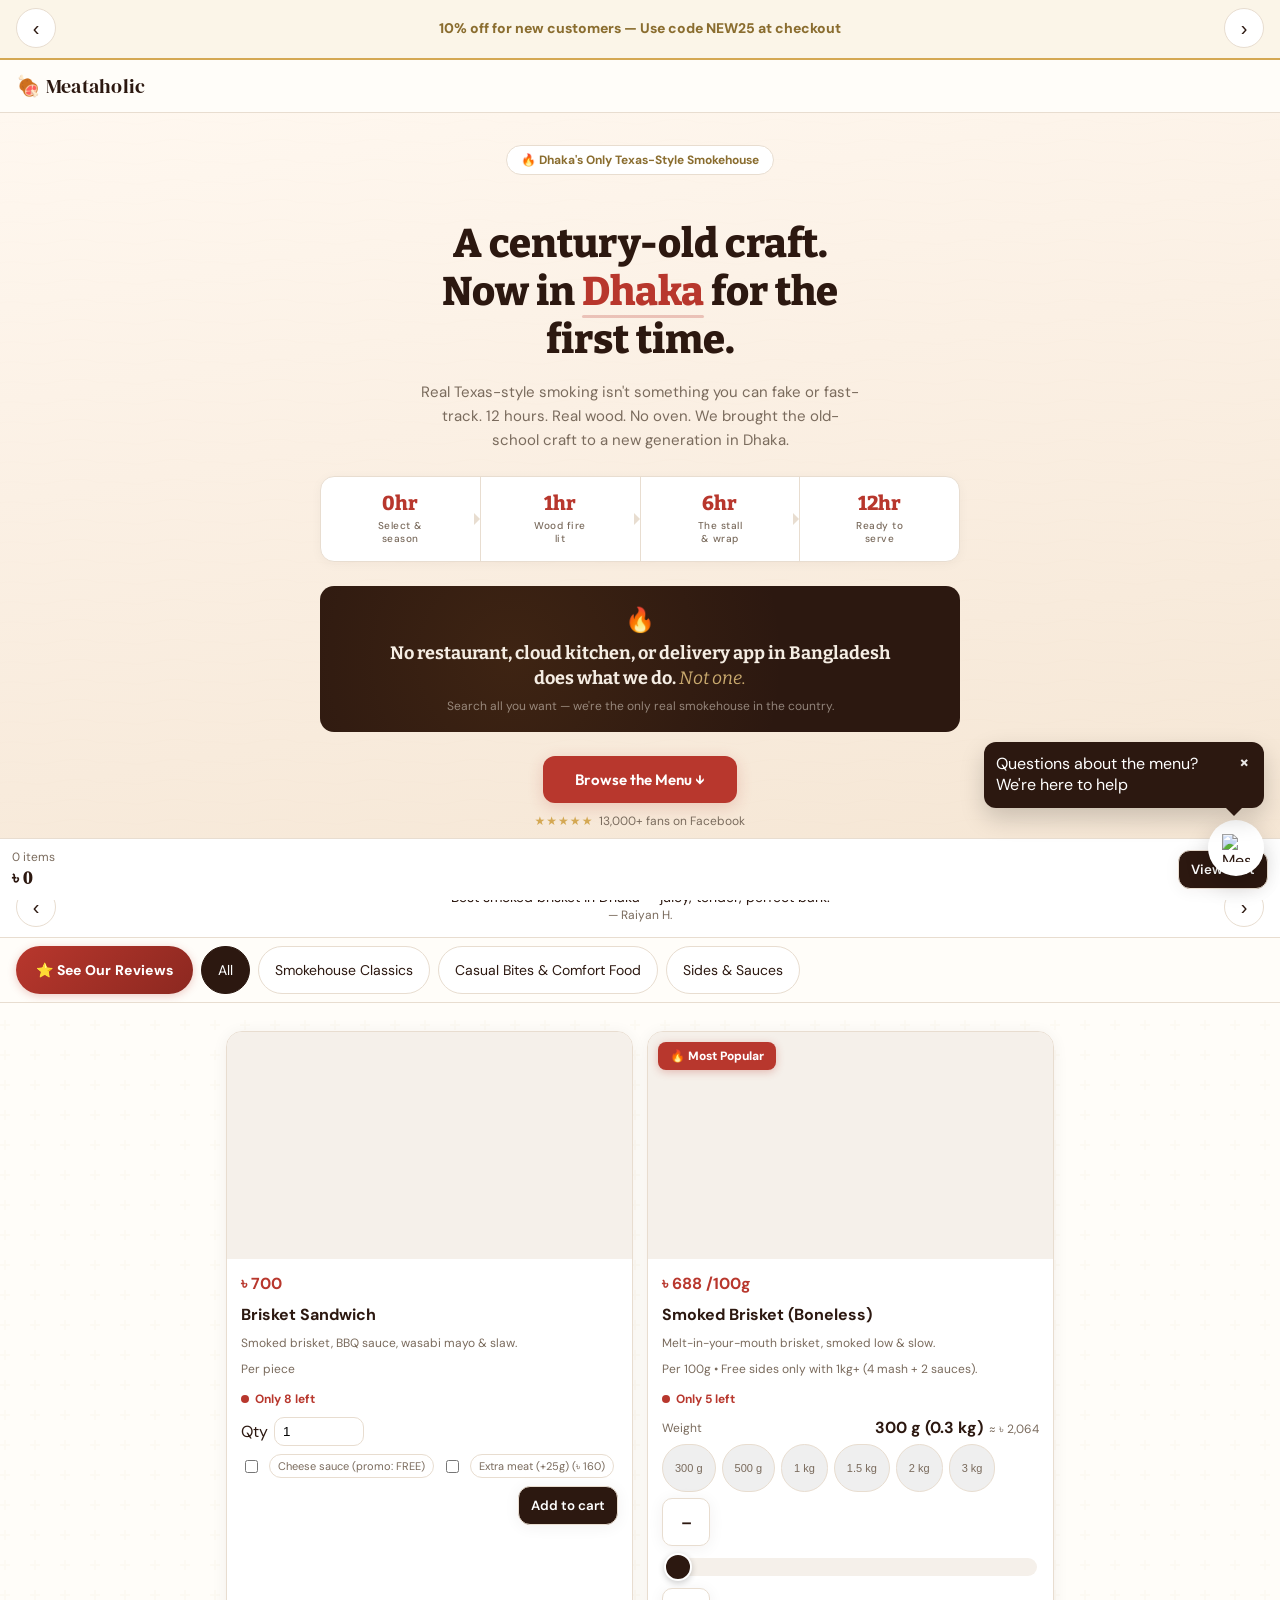
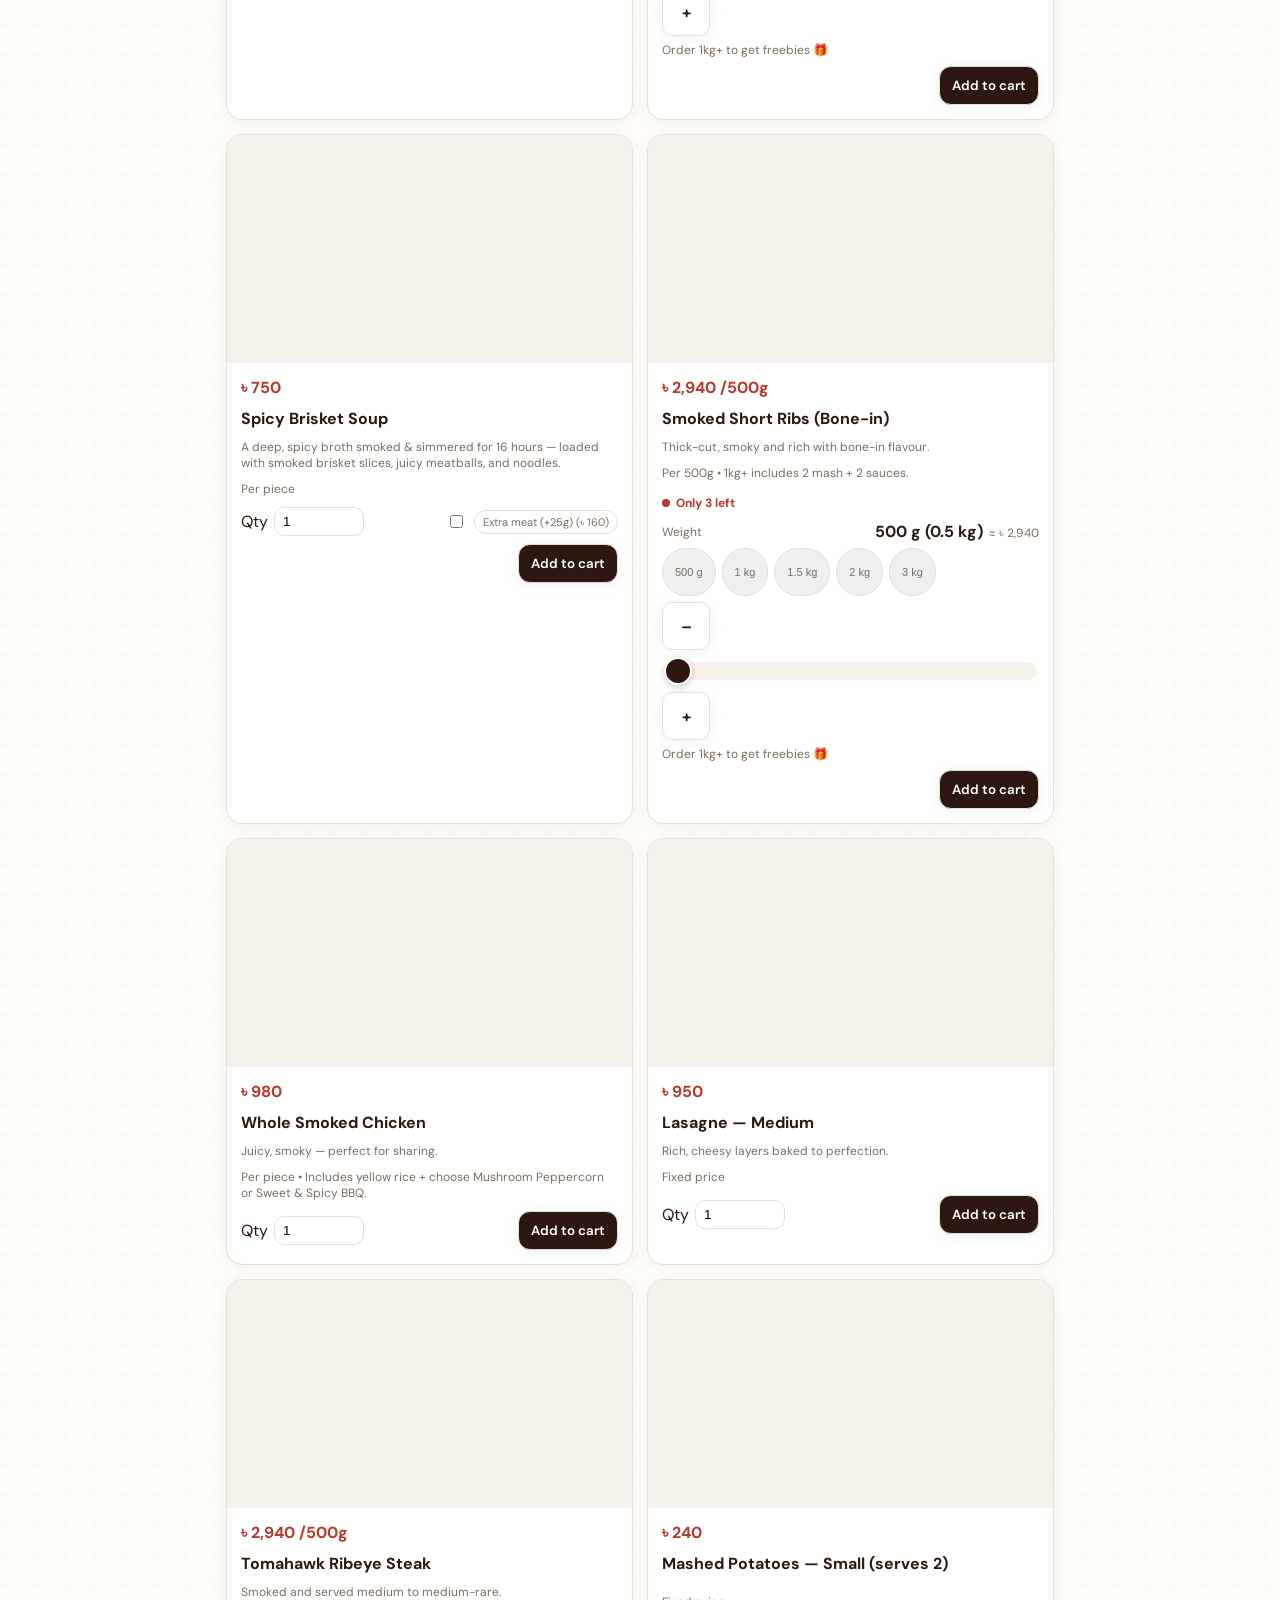
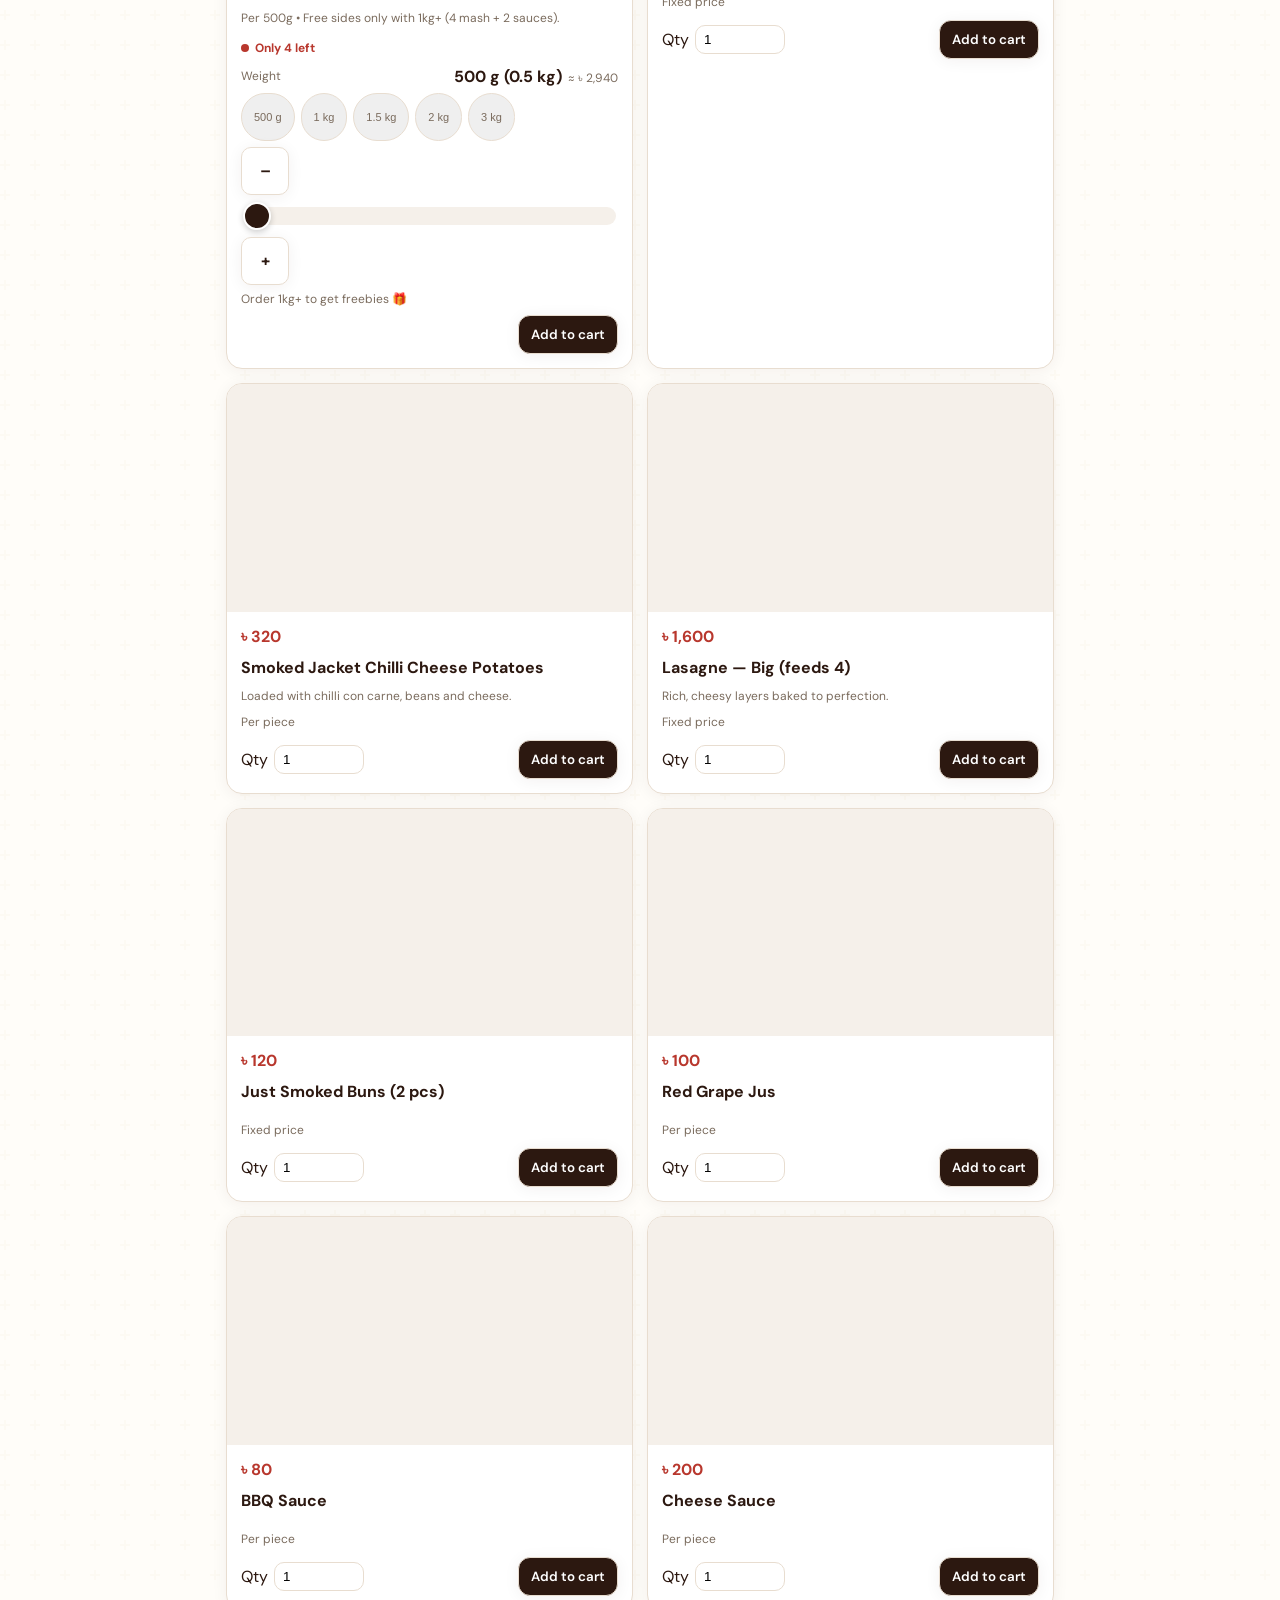
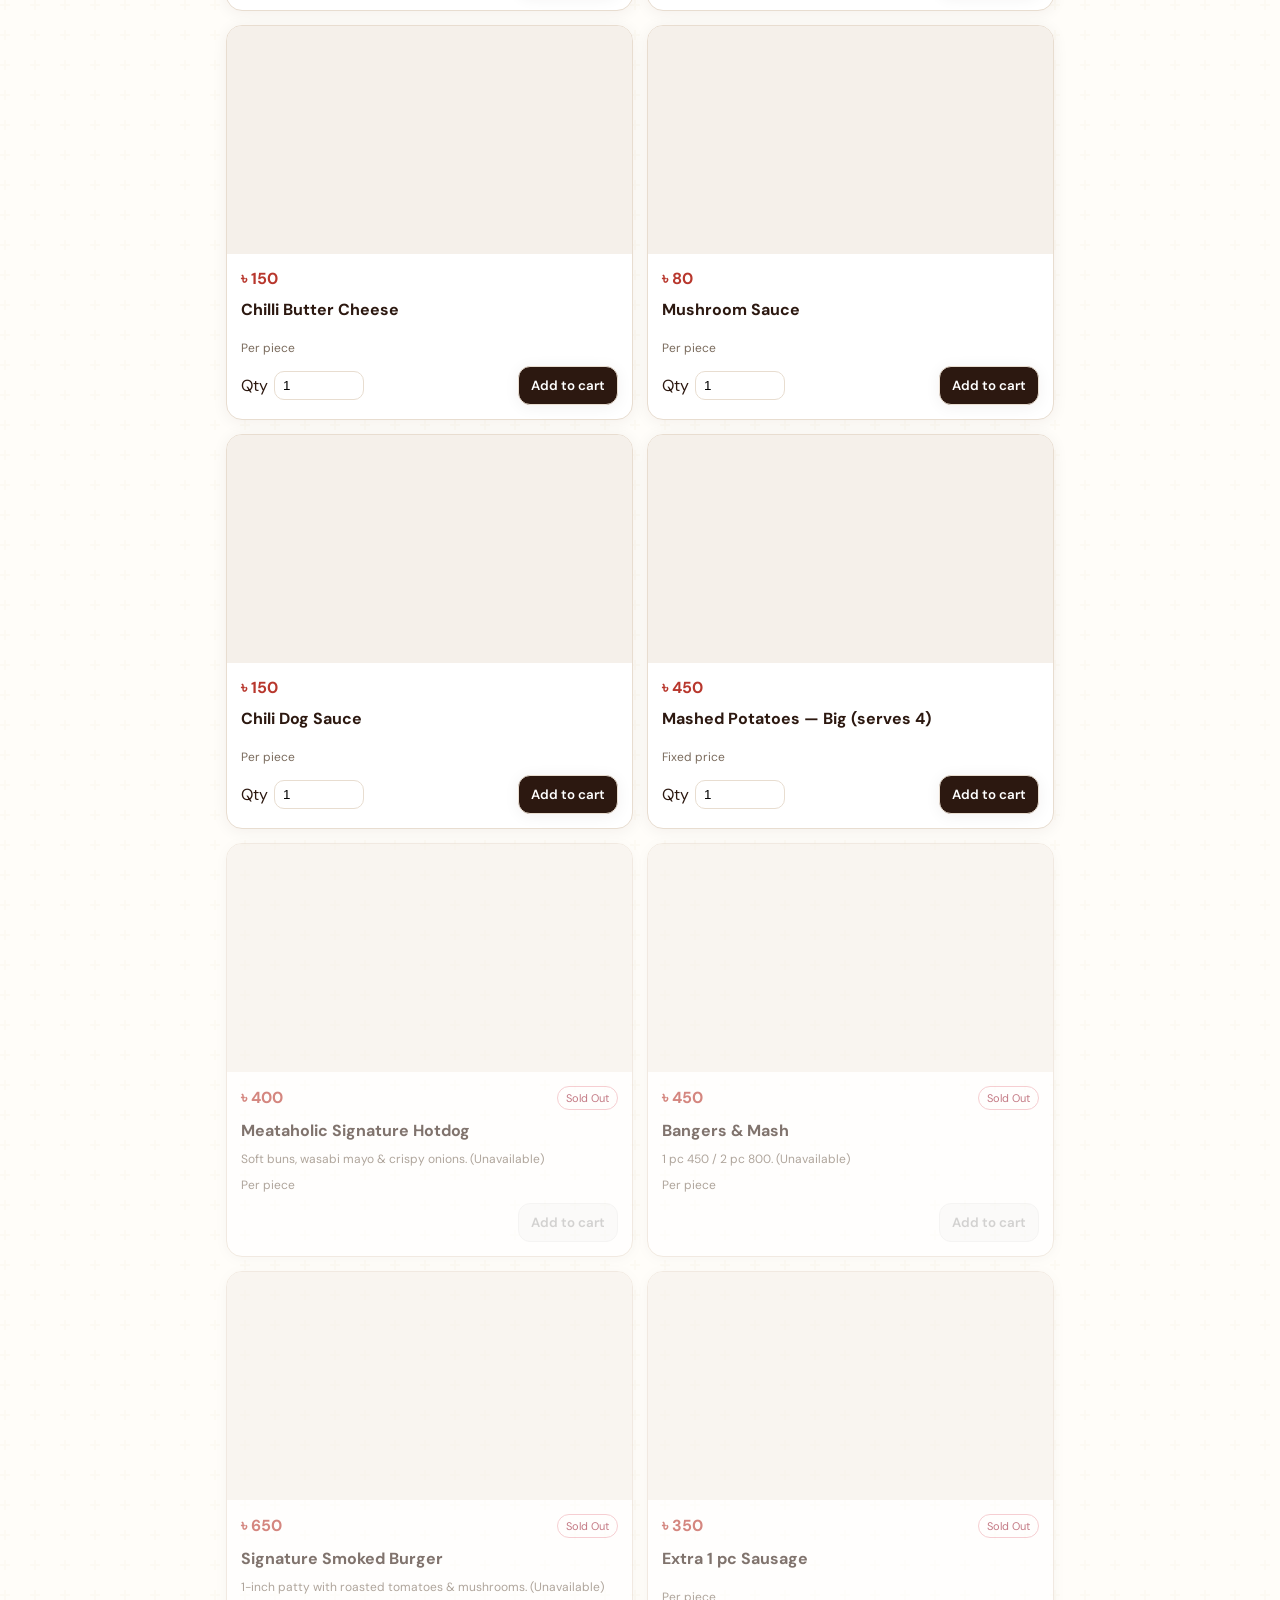
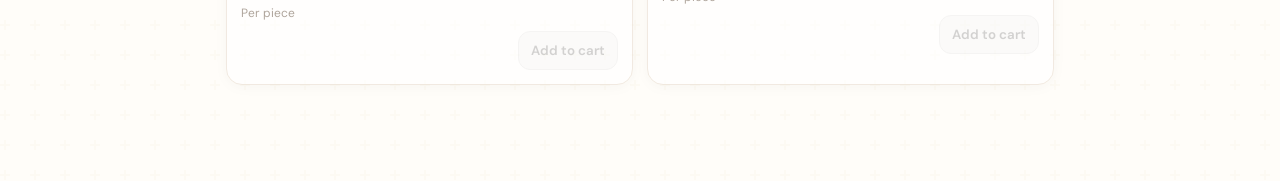
==== commit 2c4e2dda: "Update menu prices for jacket potato, chicken, lasagne, and ribs - Jacket Potato: 280 → 320 taka - W" ====
--- a/index.html
+++ b/index.html
@@ -434,20 +434,6 @@
       transition: background .15s;
     }
     .sticky-checkout-bar .btn-place-order:hover{background:var(--brand-dark)}
-    .sticky-checkout-bar .btn-back-sticky {
-      background: transparent;
-      border: 1.5px solid var(--accent);
-      color: var(--text);
-      padding: 12px 16px;
-      border-radius: 12px;
-      font-weight: 600;
-      font-size: 14px;
-      cursor: pointer;
-      white-space: nowrap;
-      font-family: var(--font-body);
-      transition: background .15s;
-    }
-    .sticky-checkout-bar .btn-back-sticky:hover{background:var(--accent)}
 
     /* CRO FIX #5: Free Delivery Progress Bar */
     .free-delivery-progress {
@@ -944,12 +930,19 @@
         <div id="couponBox" style="margin-top:16px"></div>
         <h3 class="section-heading" style="margin:16px 0 8px">Add-ons & sauces</h3>
         <div class="grid" id="upsellInline"></div>
+        <div class="checkout-nav" style="margin-top:16px">
+          <button class="btn primary-cta" onclick="goToCheckoutStep(2)">Continue to Details →</button>
+        </div>
       </div>
 
       <!-- STEP 2: Delivery Details -->
       <div class="checkout-panel" id="checkoutStep2">
         <div class="form" id="checkoutForm"></div>
         <div class="note" style="margin-top:12px">We smoke low & slow. <b>No same-day orders</b>. Next-day delivery only (cut-off 11:59 PM).</div>
+        <div class="checkout-nav">
+          <button class="btn secondary" onclick="goToCheckoutStep(1)">← Back</button>
+          <button class="btn primary-cta" onclick="validateAndGoStep3()">Review Order →</button>
+        </div>
       </div>
 
       <!-- STEP 3: Confirm & Pay -->
@@ -964,12 +957,15 @@
           <div class="trust-badge"><span class="icon">🚚</span>Next-Day Dhaka</div>
         </div>
         
+        <div class="checkout-nav">
+          <button class="btn secondary" onclick="goToCheckoutStep(2)">← Back</button>
+          <button class="btn primary-cta" id="finalPlaceOrder" onclick="submitOrder()" style="flex:2">Place Order</button>
+        </div>
       </div>
     </div>
-
+    
     <!-- Sticky Order Summary Bar -->
     <div id="stickyCheckoutBar" class="sticky-checkout-bar" style="display:none">
-      <button class="btn-back-sticky" id="stickyBackBtn" style="display:none" onclick="goToCheckoutStep(currentCheckoutStep - 1)">← Back</button>
       <div class="total-section">
         <span class="total-label">Grand Total</span>
         <span class="total-amount" id="stickyCheckoutTotal">৳ 0</span>
@@ -1061,11 +1057,6 @@
     if (step === 1) stickyPlaceOrder.textContent = 'Continue →';
     else if (step === 2) stickyPlaceOrder.textContent = 'Review Order →';
     else stickyPlaceOrder.textContent = 'Place Order';
-  }
-  // Show/hide Back button in sticky bar
-  var stickyBack = document.getElementById('stickyBackBtn');
-  if (stickyBack) {
-    stickyBack.style.display = (step > 1) ? 'inline-block' : 'none';
   }
 }
 
@@ -1194,15 +1185,15 @@
   { id:"brisket_sandwich", name:"Brisket Sandwich", category:"Casual Bites & Comfort Food", price:700, unit:"perPiece", min:1, available:true, description:"Smoked brisket, BBQ sauce, wasabi mayo & slaw.", img:PLACEHOLDER_IMAGES.brisket_sandwich, addons:[{ id:"bs_cheese", name:"Cheese sauce (promo: FREE)", price:0 }, { id:"bs_meat", name:"Extra meat (+25g)", price:160 }] },
   { id:"brisket", name:"Smoked Brisket (Boneless)", category:"Smokehouse Classics", price:688, unit:"per100g", step:100, min:300, available:true, description:"Melt-in-your-mouth brisket, smoked low & slow.", notes:"Free sides only with 1kg+ (4 mash + 2 sauces).", img:PLACEHOLDER_IMAGES.brisket },
   { id:"brisket_soup", name:"Spicy Brisket Soup", category:"Casual Bites & Comfort Food", price:750, unit:"perPiece", min:1, available:true, description:"A deep, spicy broth smoked & simmered for 16 hours — loaded with smoked brisket slices, juicy meatballs, and noodles.", img:PLACEHOLDER_IMAGES.brisket_soup, addons:[{ id:"bs_meat", name:"Extra meat (+25g)", price:160 }] },
-  { id:"short_ribs", name:"Smoked Short Ribs (Bone-in)", category:"Smokehouse Classics", price:2440, unit:"per500g", step:500, min:500, available:true, description:"Thick-cut, smoky and rich with bone-in flavour.", notes:"1kg+ includes 2 mash + 2 sauces.", img:PLACEHOLDER_IMAGES.short_ribs },
-  { id:"chicken", name:"Whole Smoked Chicken", category:"Smokehouse Classics", price:880, unit:"perPiece", min:1, available:true, description:"Juicy, smoky — perfect for sharing.", notes:"Includes yellow rice + choose Mushroom Peppercorn or Sweet & Spicy BBQ.", img:PLACEHOLDER_IMAGES.chicken },  
-  { id:"lasagne_medium", name:"Lasagne — Medium", category:"Casual Bites & Comfort Food", price:850, unit:"fixed", min:1, available:true, description:"Rich, cheesy layers baked to perfection.", img:PLACEHOLDER_IMAGES.lasagne_medium },
+  { id:"short_ribs", name:"Smoked Short Ribs (Bone-in)", category:"Smokehouse Classics", price:2940, unit:"per500g", step:500, min:500, available:true, description:"Thick-cut, smoky and rich with bone-in flavour.", notes:"1kg+ includes 2 mash + 2 sauces.", img:PLACEHOLDER_IMAGES.short_ribs },
+  { id:"chicken", name:"Whole Smoked Chicken", category:"Smokehouse Classics", price:980, unit:"perPiece", min:1, available:true, description:"Juicy, smoky — perfect for sharing.", notes:"Includes yellow rice + choose Mushroom Peppercorn or Sweet & Spicy BBQ.", img:PLACEHOLDER_IMAGES.chicken },  
+  { id:"lasagne_medium", name:"Lasagne — Medium", category:"Casual Bites & Comfort Food", price:950, unit:"fixed", min:1, available:true, description:"Rich, cheesy layers baked to perfection.", img:PLACEHOLDER_IMAGES.lasagne_medium },
   { id:"tomahawk", name:"Tomahawk Ribeye Steak", category:"Smokehouse Classics", price:2940, unit:"per500g", step:500, min:500, available:true, description:"Smoked and served medium to medium-rare.", notes:"Free sides only with 1kg+ (4 mash + 2 sauces).", img:PLACEHOLDER_IMAGES.tomahawk },
   { id:"side_mash_small", name:"Mashed Potatoes — Small (serves 2)", category:"Sides & Sauces", price:240, unit:"fixed", min:1, available:true, img:PLACEHOLDER_IMAGES.side_mash_small },
-  { id:"jacket_potato", name:"Smoked Jacket Chilli Cheese Potatoes", category:"Casual Bites & Comfort Food", price:280, unit:"perPiece", min:1, available:true, description:"Loaded with chilli con carne, beans and cheese.", img:PLACEHOLDER_IMAGES.jacket_potato },
+  { id:"jacket_potato", name:"Smoked Jacket Chilli Cheese Potatoes", category:"Casual Bites & Comfort Food", price:320, unit:"perPiece", min:1, available:true, description:"Loaded with chilli con carne, beans and cheese.", img:PLACEHOLDER_IMAGES.jacket_potato },
   { id:"hotdog", name:"Meataholic Signature Hotdog", category:"Casual Bites & Comfort Food", price:400, unit:"perPiece", min:1, available:false, description:"Soft buns, wasabi mayo & crispy onions. (Unavailable)", img:PLACEHOLDER_IMAGES.hotdog },
   { id:"bangers", name:"Bangers & Mash", category:"Casual Bites & Comfort Food", price:450, unit:"perPiece", min:1, available:false, description:"1 pc 450 / 2 pc 800. (Unavailable)", img:PLACEHOLDER_IMAGES.bangers },
-  { id:"lasagne_big", name:"Lasagne — Big (feeds 4)", category:"Casual Bites & Comfort Food", price:1500, unit:"fixed", min:1, available:true, description:"Rich, cheesy layers baked to perfection.", img:PLACEHOLDER_IMAGES.lasagne_big },
+  { id:"lasagne_big", name:"Lasagne — Big (feeds 4)", category:"Casual Bites & Comfort Food", price:1600, unit:"fixed", min:1, available:true, description:"Rich, cheesy layers baked to perfection.", img:PLACEHOLDER_IMAGES.lasagne_big },
   { id:"burger", name:"Signature Smoked Burger", category:"Casual Bites & Comfort Food", price:650, unit:"perPiece", min:1, available:false, description:"1-inch patty with roasted tomatoes & mushrooms. (Unavailable)", img:PLACEHOLDER_IMAGES.burger },
   { id:"buns", name:"Just Smoked Buns (2 pcs)", category:"Casual Bites & Comfort Food", price:120, unit:"fixed", min:1, available:true, img:PLACEHOLDER_IMAGES.buns },
   { id:"s_red_grape_jus", name:"Red Grape Jus", category:"Sides & Sauces", price:100, unit:"perPiece", min:1, available:true, img:PLACEHOLDER_IMAGES.s_red_grape_jus },
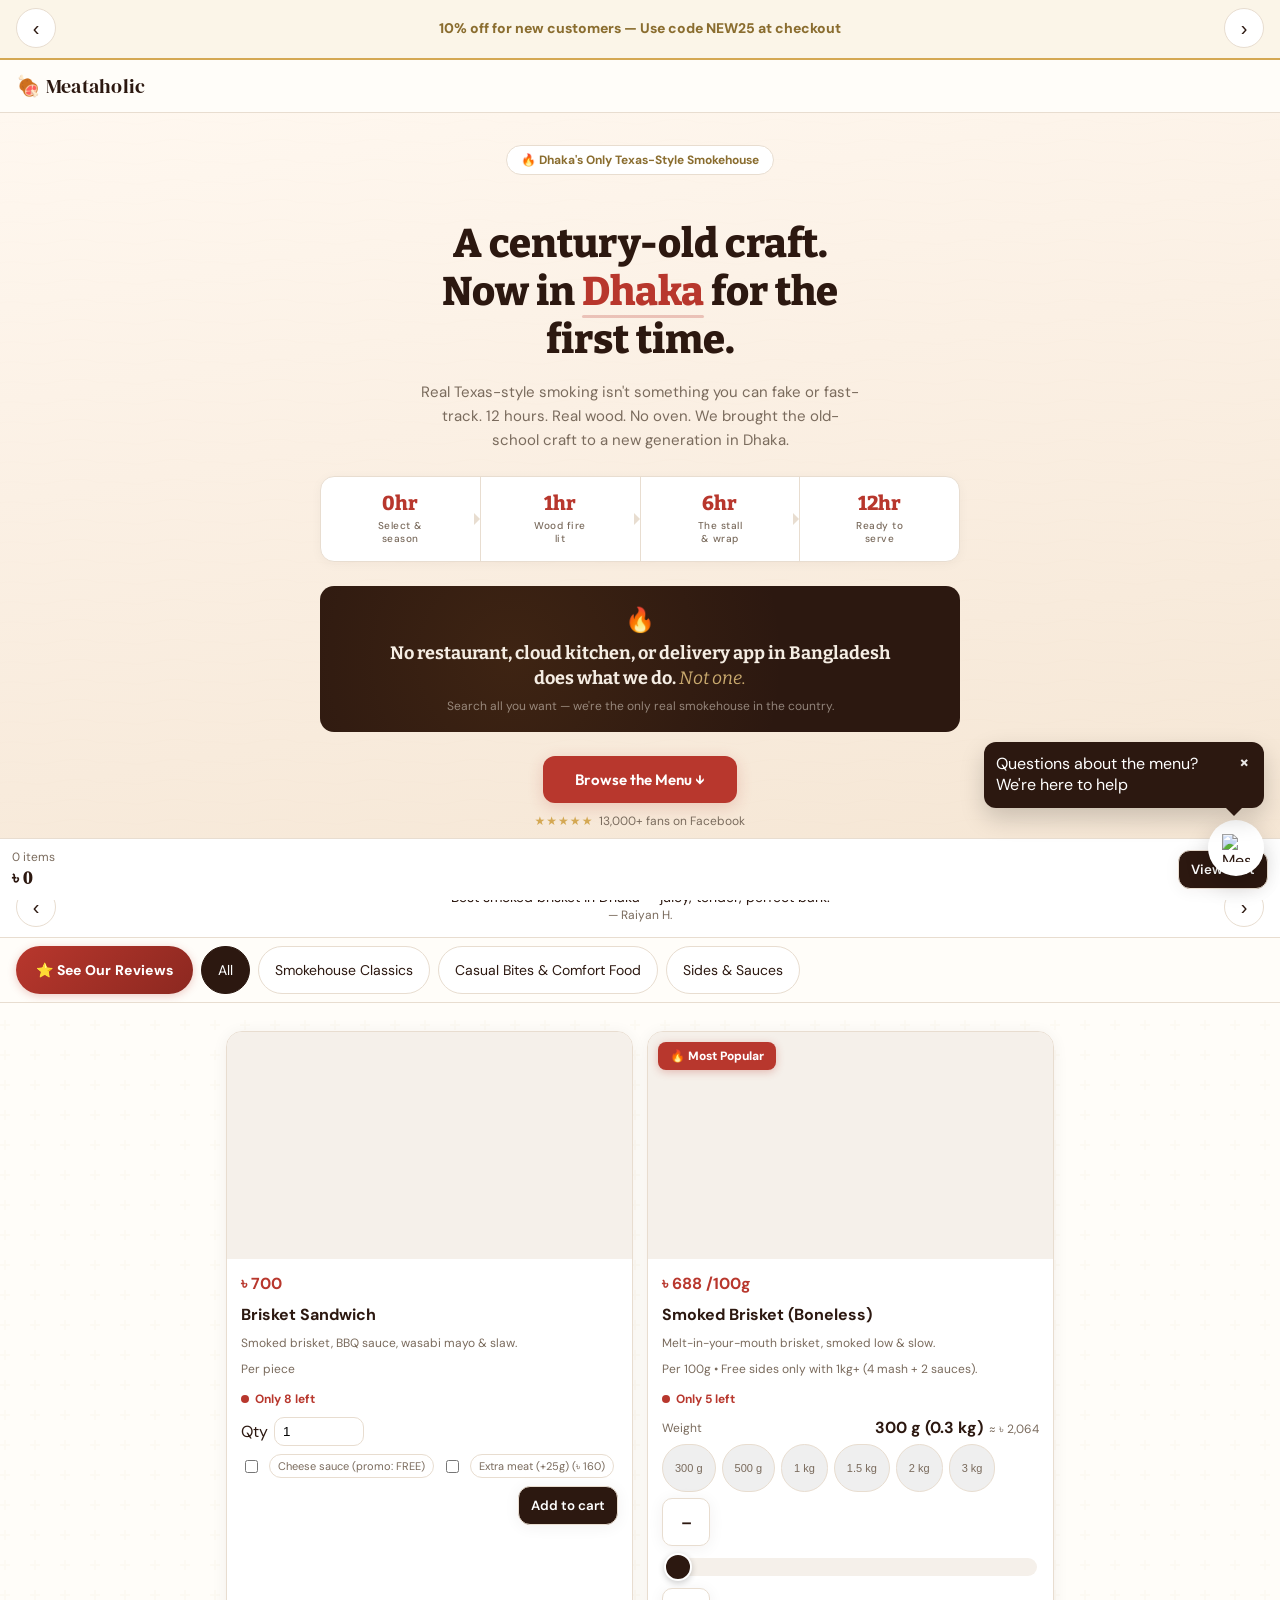
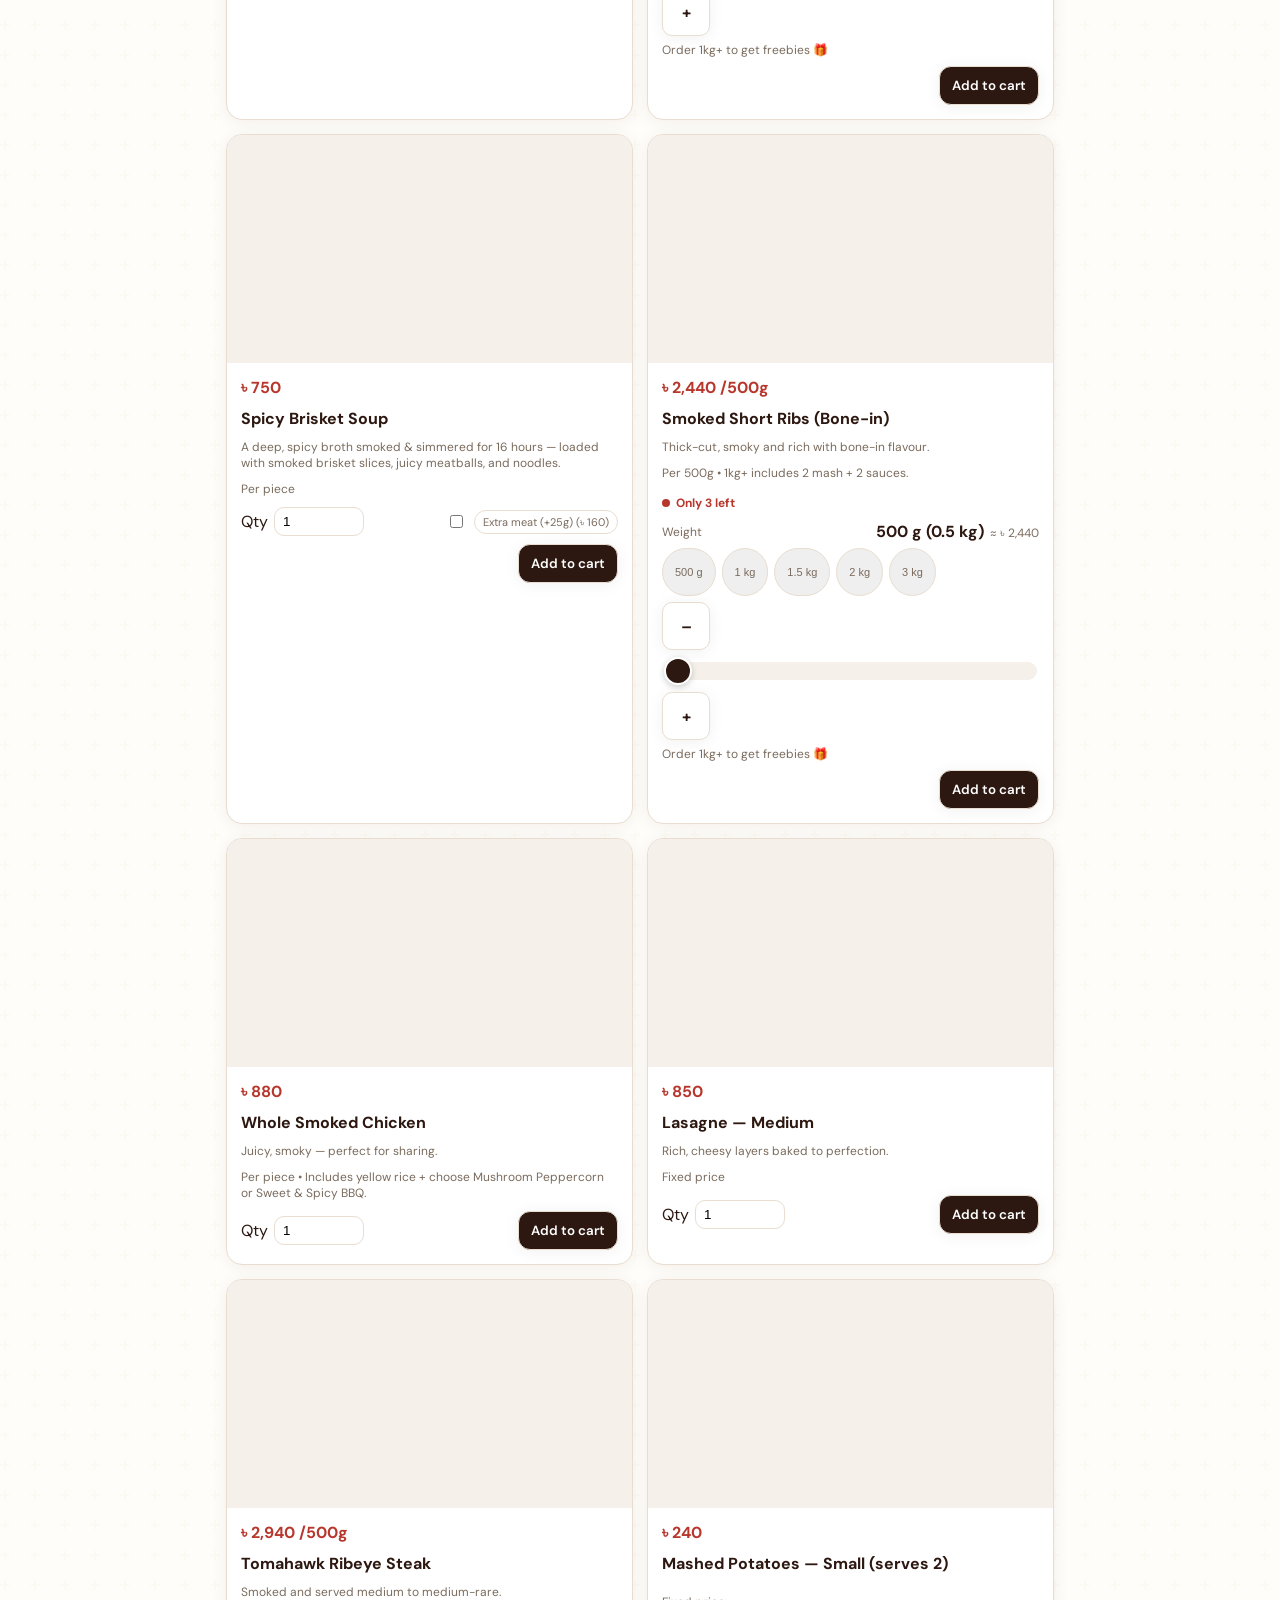
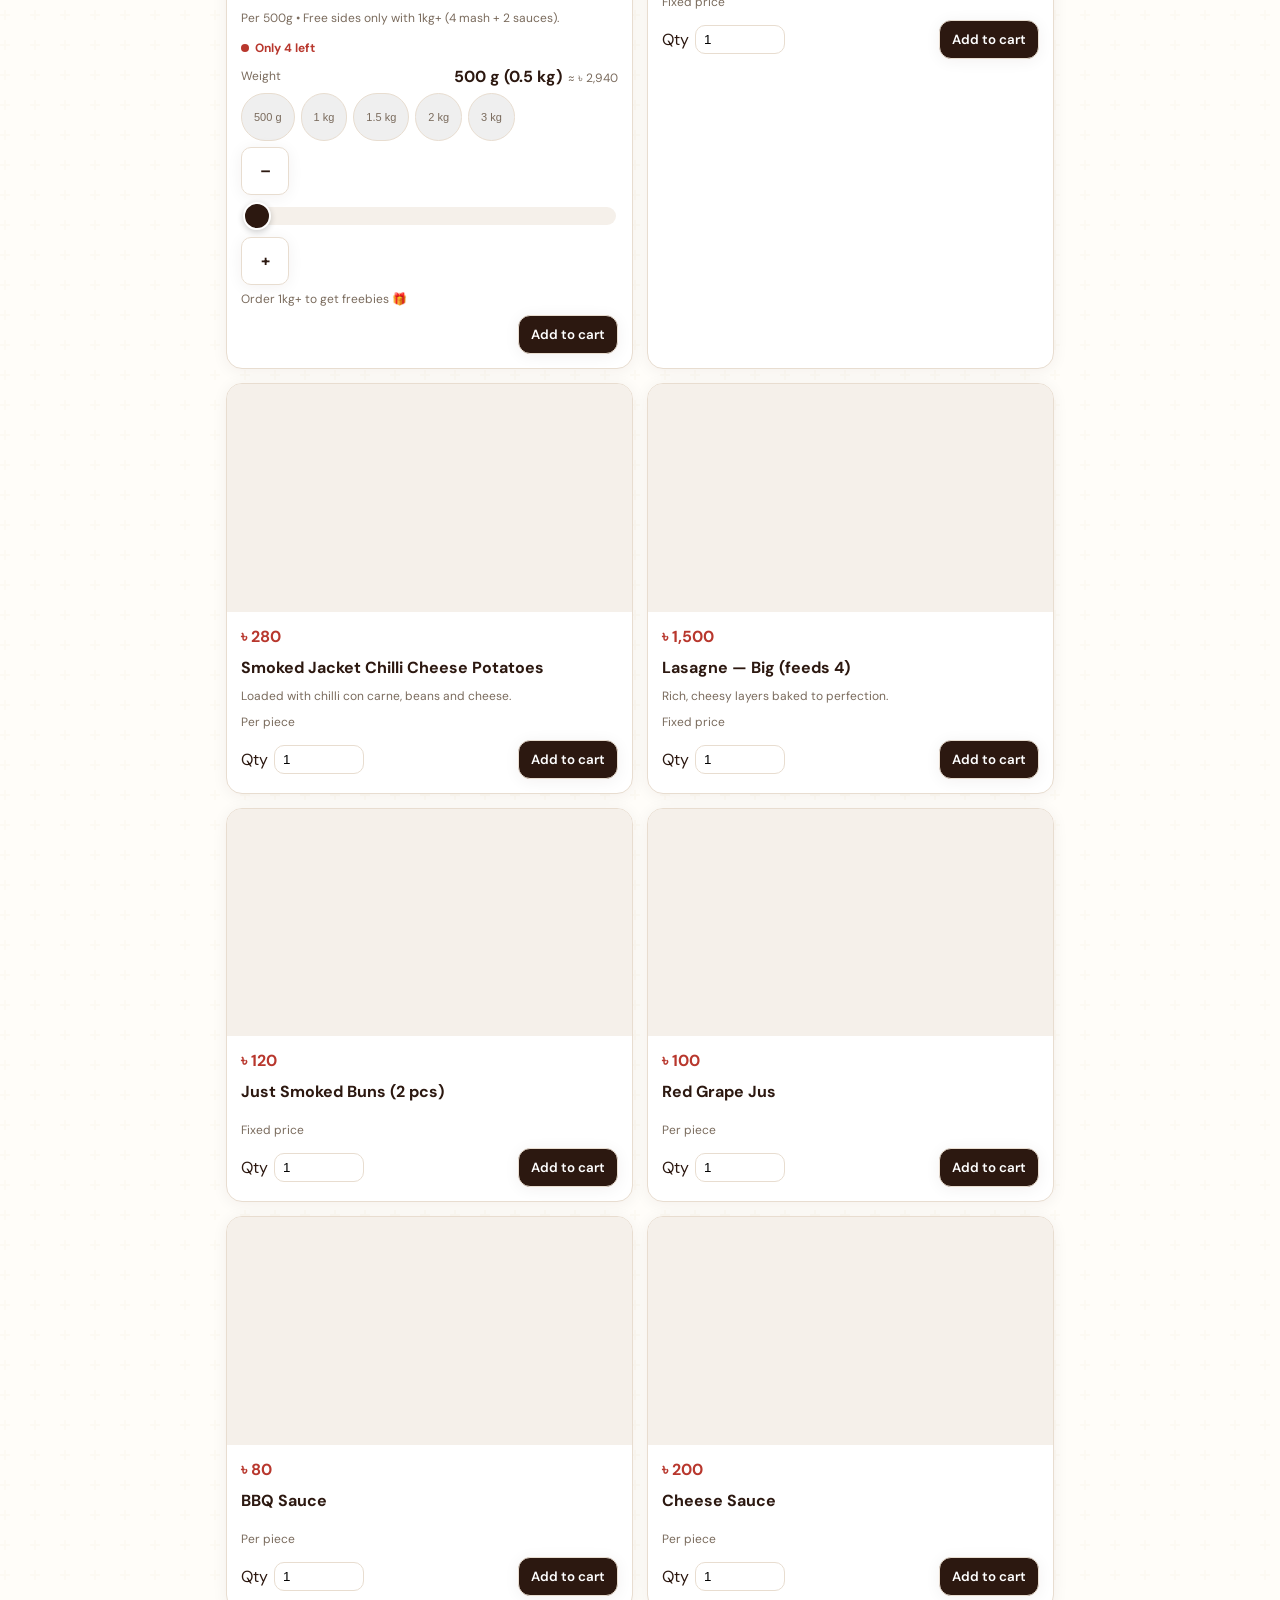
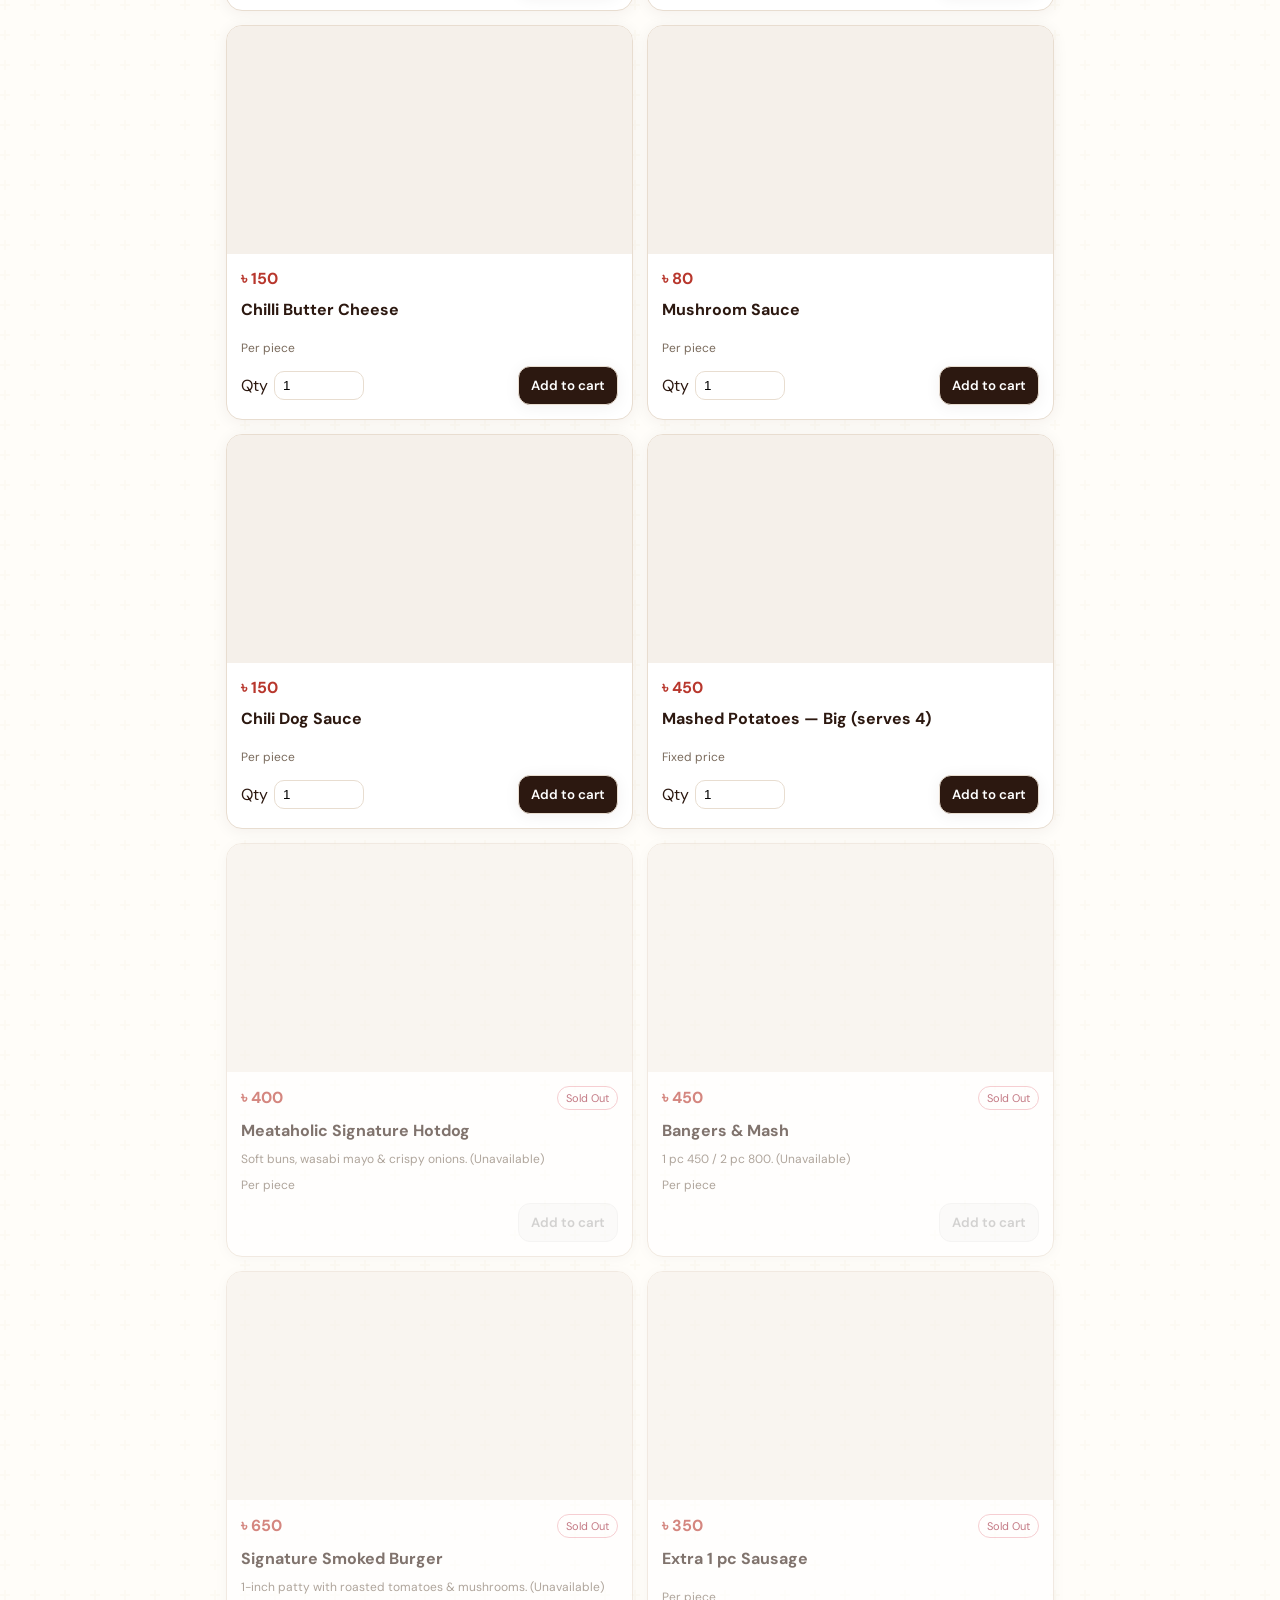
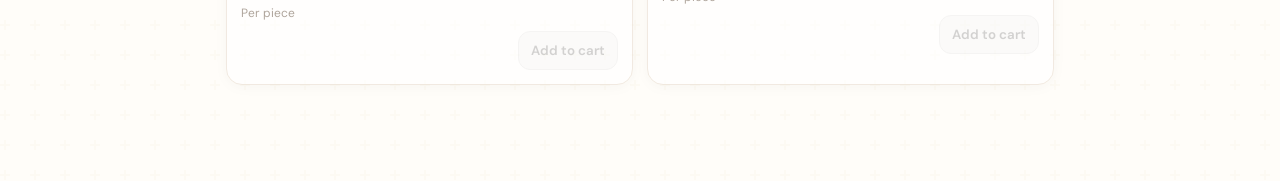
==== commit 5b890750: "Merge pull request #8 from nafiur2025/claude/fix-checkout-duplicate-buttons-LPsga Move checkout navi" ====
--- a/index.html
+++ b/index.html
@@ -434,6 +434,20 @@
       transition: background .15s;
     }
     .sticky-checkout-bar .btn-place-order:hover{background:var(--brand-dark)}
+    .sticky-checkout-bar .btn-back-sticky {
+      background: transparent;
+      border: 1.5px solid var(--accent);
+      color: var(--text);
+      padding: 12px 16px;
+      border-radius: 12px;
+      font-weight: 600;
+      font-size: 14px;
+      cursor: pointer;
+      white-space: nowrap;
+      font-family: var(--font-body);
+      transition: background .15s;
+    }
+    .sticky-checkout-bar .btn-back-sticky:hover{background:var(--accent)}
 
     /* CRO FIX #5: Free Delivery Progress Bar */
     .free-delivery-progress {
@@ -930,19 +944,12 @@
         <div id="couponBox" style="margin-top:16px"></div>
         <h3 class="section-heading" style="margin:16px 0 8px">Add-ons & sauces</h3>
         <div class="grid" id="upsellInline"></div>
-        <div class="checkout-nav" style="margin-top:16px">
-          <button class="btn primary-cta" onclick="goToCheckoutStep(2)">Continue to Details →</button>
-        </div>
       </div>
 
       <!-- STEP 2: Delivery Details -->
       <div class="checkout-panel" id="checkoutStep2">
         <div class="form" id="checkoutForm"></div>
         <div class="note" style="margin-top:12px">We smoke low & slow. <b>No same-day orders</b>. Next-day delivery only (cut-off 11:59 PM).</div>
-        <div class="checkout-nav">
-          <button class="btn secondary" onclick="goToCheckoutStep(1)">← Back</button>
-          <button class="btn primary-cta" onclick="validateAndGoStep3()">Review Order →</button>
-        </div>
       </div>
 
       <!-- STEP 3: Confirm & Pay -->
@@ -957,15 +964,12 @@
           <div class="trust-badge"><span class="icon">🚚</span>Next-Day Dhaka</div>
         </div>
         
-        <div class="checkout-nav">
-          <button class="btn secondary" onclick="goToCheckoutStep(2)">← Back</button>
-          <button class="btn primary-cta" id="finalPlaceOrder" onclick="submitOrder()" style="flex:2">Place Order</button>
-        </div>
       </div>
     </div>
-    
+
     <!-- Sticky Order Summary Bar -->
     <div id="stickyCheckoutBar" class="sticky-checkout-bar" style="display:none">
+      <button class="btn-back-sticky" id="stickyBackBtn" style="display:none" onclick="goToCheckoutStep(currentCheckoutStep - 1)">← Back</button>
       <div class="total-section">
         <span class="total-label">Grand Total</span>
         <span class="total-amount" id="stickyCheckoutTotal">৳ 0</span>
@@ -1057,6 +1061,11 @@
     if (step === 1) stickyPlaceOrder.textContent = 'Continue →';
     else if (step === 2) stickyPlaceOrder.textContent = 'Review Order →';
     else stickyPlaceOrder.textContent = 'Place Order';
+  }
+  // Show/hide Back button in sticky bar
+  var stickyBack = document.getElementById('stickyBackBtn');
+  if (stickyBack) {
+    stickyBack.style.display = (step > 1) ? 'inline-block' : 'none';
   }
 }
 
@@ -1185,15 +1194,15 @@
   { id:"brisket_sandwich", name:"Brisket Sandwich", category:"Casual Bites & Comfort Food", price:700, unit:"perPiece", min:1, available:true, description:"Smoked brisket, BBQ sauce, wasabi mayo & slaw.", img:PLACEHOLDER_IMAGES.brisket_sandwich, addons:[{ id:"bs_cheese", name:"Cheese sauce (promo: FREE)", price:0 }, { id:"bs_meat", name:"Extra meat (+25g)", price:160 }] },
   { id:"brisket", name:"Smoked Brisket (Boneless)", category:"Smokehouse Classics", price:688, unit:"per100g", step:100, min:300, available:true, description:"Melt-in-your-mouth brisket, smoked low & slow.", notes:"Free sides only with 1kg+ (4 mash + 2 sauces).", img:PLACEHOLDER_IMAGES.brisket },
   { id:"brisket_soup", name:"Spicy Brisket Soup", category:"Casual Bites & Comfort Food", price:750, unit:"perPiece", min:1, available:true, description:"A deep, spicy broth smoked & simmered for 16 hours — loaded with smoked brisket slices, juicy meatballs, and noodles.", img:PLACEHOLDER_IMAGES.brisket_soup, addons:[{ id:"bs_meat", name:"Extra meat (+25g)", price:160 }] },
-  { id:"short_ribs", name:"Smoked Short Ribs (Bone-in)", category:"Smokehouse Classics", price:2940, unit:"per500g", step:500, min:500, available:true, description:"Thick-cut, smoky and rich with bone-in flavour.", notes:"1kg+ includes 2 mash + 2 sauces.", img:PLACEHOLDER_IMAGES.short_ribs },
-  { id:"chicken", name:"Whole Smoked Chicken", category:"Smokehouse Classics", price:980, unit:"perPiece", min:1, available:true, description:"Juicy, smoky — perfect for sharing.", notes:"Includes yellow rice + choose Mushroom Peppercorn or Sweet & Spicy BBQ.", img:PLACEHOLDER_IMAGES.chicken },  
-  { id:"lasagne_medium", name:"Lasagne — Medium", category:"Casual Bites & Comfort Food", price:950, unit:"fixed", min:1, available:true, description:"Rich, cheesy layers baked to perfection.", img:PLACEHOLDER_IMAGES.lasagne_medium },
+  { id:"short_ribs", name:"Smoked Short Ribs (Bone-in)", category:"Smokehouse Classics", price:2440, unit:"per500g", step:500, min:500, available:true, description:"Thick-cut, smoky and rich with bone-in flavour.", notes:"1kg+ includes 2 mash + 2 sauces.", img:PLACEHOLDER_IMAGES.short_ribs },
+  { id:"chicken", name:"Whole Smoked Chicken", category:"Smokehouse Classics", price:880, unit:"perPiece", min:1, available:true, description:"Juicy, smoky — perfect for sharing.", notes:"Includes yellow rice + choose Mushroom Peppercorn or Sweet & Spicy BBQ.", img:PLACEHOLDER_IMAGES.chicken },  
+  { id:"lasagne_medium", name:"Lasagne — Medium", category:"Casual Bites & Comfort Food", price:850, unit:"fixed", min:1, available:true, description:"Rich, cheesy layers baked to perfection.", img:PLACEHOLDER_IMAGES.lasagne_medium },
   { id:"tomahawk", name:"Tomahawk Ribeye Steak", category:"Smokehouse Classics", price:2940, unit:"per500g", step:500, min:500, available:true, description:"Smoked and served medium to medium-rare.", notes:"Free sides only with 1kg+ (4 mash + 2 sauces).", img:PLACEHOLDER_IMAGES.tomahawk },
   { id:"side_mash_small", name:"Mashed Potatoes — Small (serves 2)", category:"Sides & Sauces", price:240, unit:"fixed", min:1, available:true, img:PLACEHOLDER_IMAGES.side_mash_small },
-  { id:"jacket_potato", name:"Smoked Jacket Chilli Cheese Potatoes", category:"Casual Bites & Comfort Food", price:320, unit:"perPiece", min:1, available:true, description:"Loaded with chilli con carne, beans and cheese.", img:PLACEHOLDER_IMAGES.jacket_potato },
+  { id:"jacket_potato", name:"Smoked Jacket Chilli Cheese Potatoes", category:"Casual Bites & Comfort Food", price:280, unit:"perPiece", min:1, available:true, description:"Loaded with chilli con carne, beans and cheese.", img:PLACEHOLDER_IMAGES.jacket_potato },
   { id:"hotdog", name:"Meataholic Signature Hotdog", category:"Casual Bites & Comfort Food", price:400, unit:"perPiece", min:1, available:false, description:"Soft buns, wasabi mayo & crispy onions. (Unavailable)", img:PLACEHOLDER_IMAGES.hotdog },
   { id:"bangers", name:"Bangers & Mash", category:"Casual Bites & Comfort Food", price:450, unit:"perPiece", min:1, available:false, description:"1 pc 450 / 2 pc 800. (Unavailable)", img:PLACEHOLDER_IMAGES.bangers },
-  { id:"lasagne_big", name:"Lasagne — Big (feeds 4)", category:"Casual Bites & Comfort Food", price:1600, unit:"fixed", min:1, available:true, description:"Rich, cheesy layers baked to perfection.", img:PLACEHOLDER_IMAGES.lasagne_big },
+  { id:"lasagne_big", name:"Lasagne — Big (feeds 4)", category:"Casual Bites & Comfort Food", price:1500, unit:"fixed", min:1, available:true, description:"Rich, cheesy layers baked to perfection.", img:PLACEHOLDER_IMAGES.lasagne_big },
   { id:"burger", name:"Signature Smoked Burger", category:"Casual Bites & Comfort Food", price:650, unit:"perPiece", min:1, available:false, description:"1-inch patty with roasted tomatoes & mushrooms. (Unavailable)", img:PLACEHOLDER_IMAGES.burger },
   { id:"buns", name:"Just Smoked Buns (2 pcs)", category:"Casual Bites & Comfort Food", price:120, unit:"fixed", min:1, available:true, img:PLACEHOLDER_IMAGES.buns },
   { id:"s_red_grape_jus", name:"Red Grape Jus", category:"Sides & Sauces", price:100, unit:"perPiece", min:1, available:true, img:PLACEHOLDER_IMAGES.s_red_grape_jus },
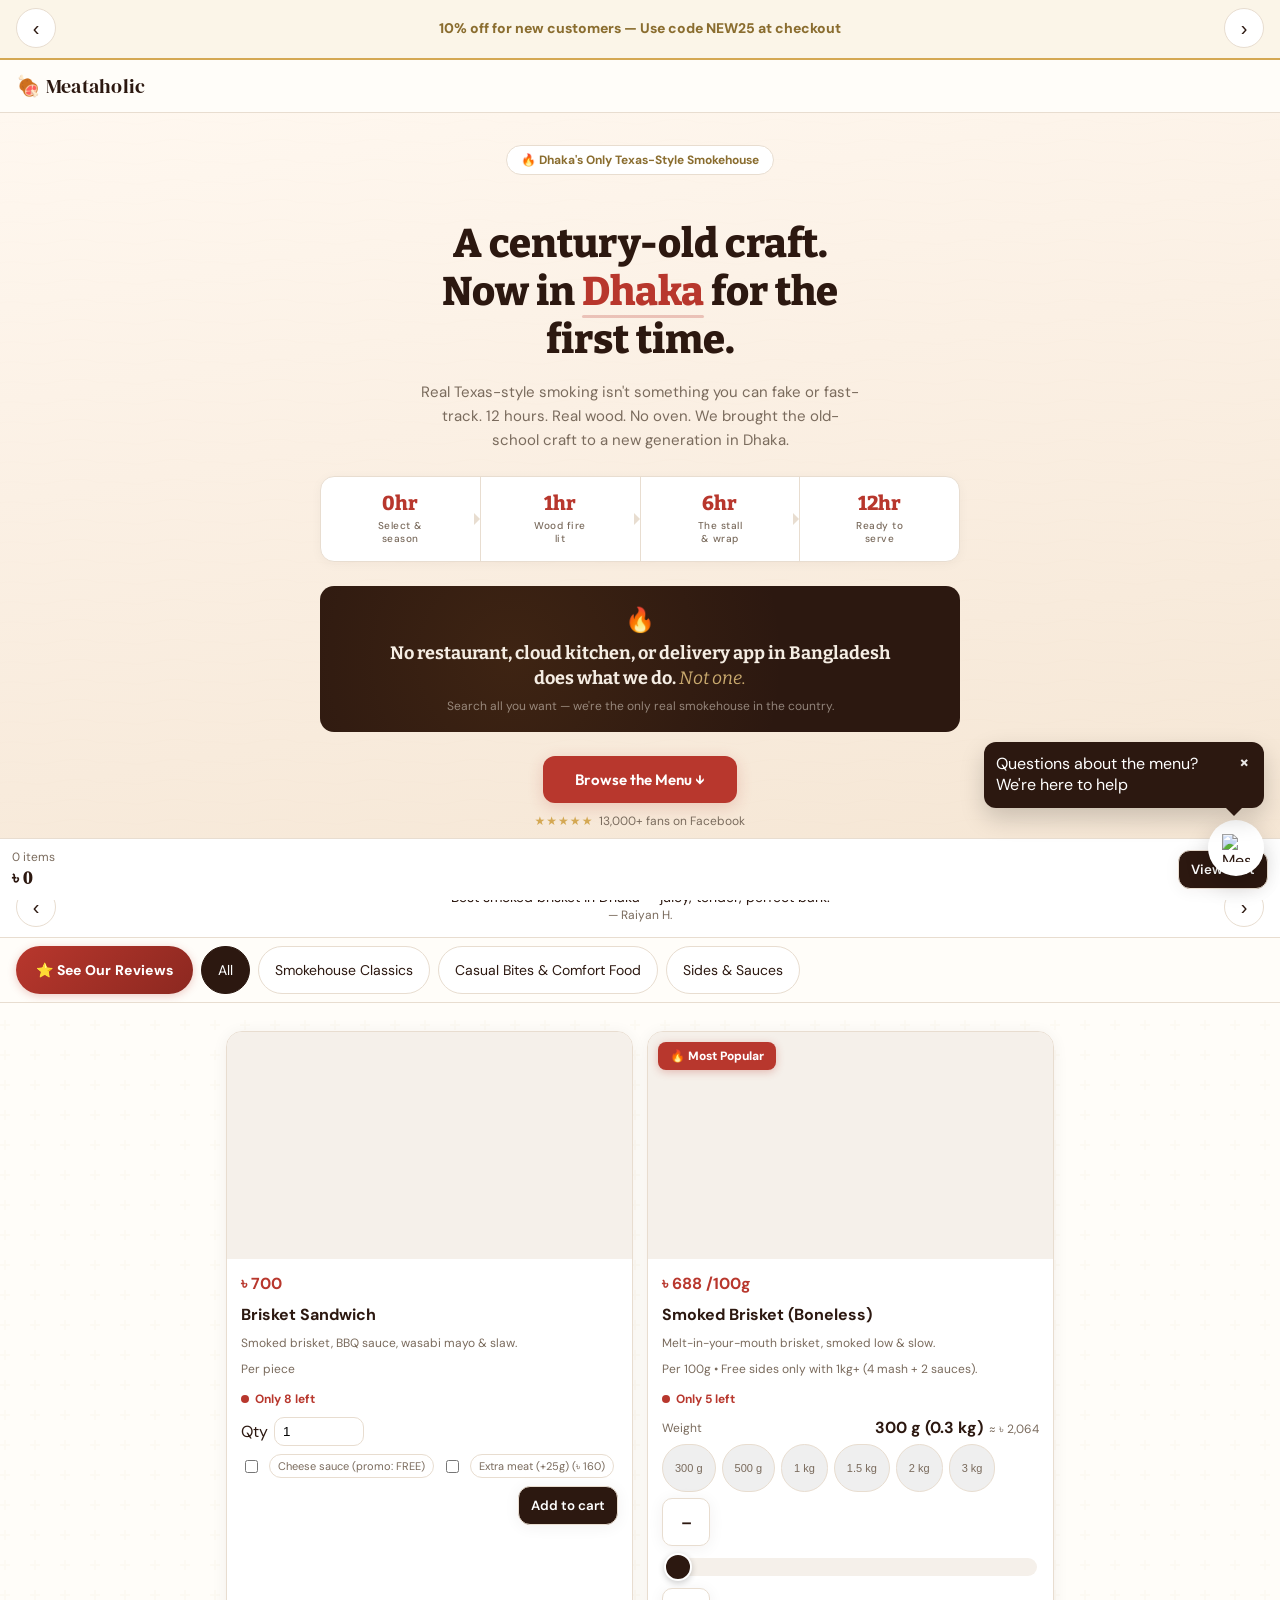
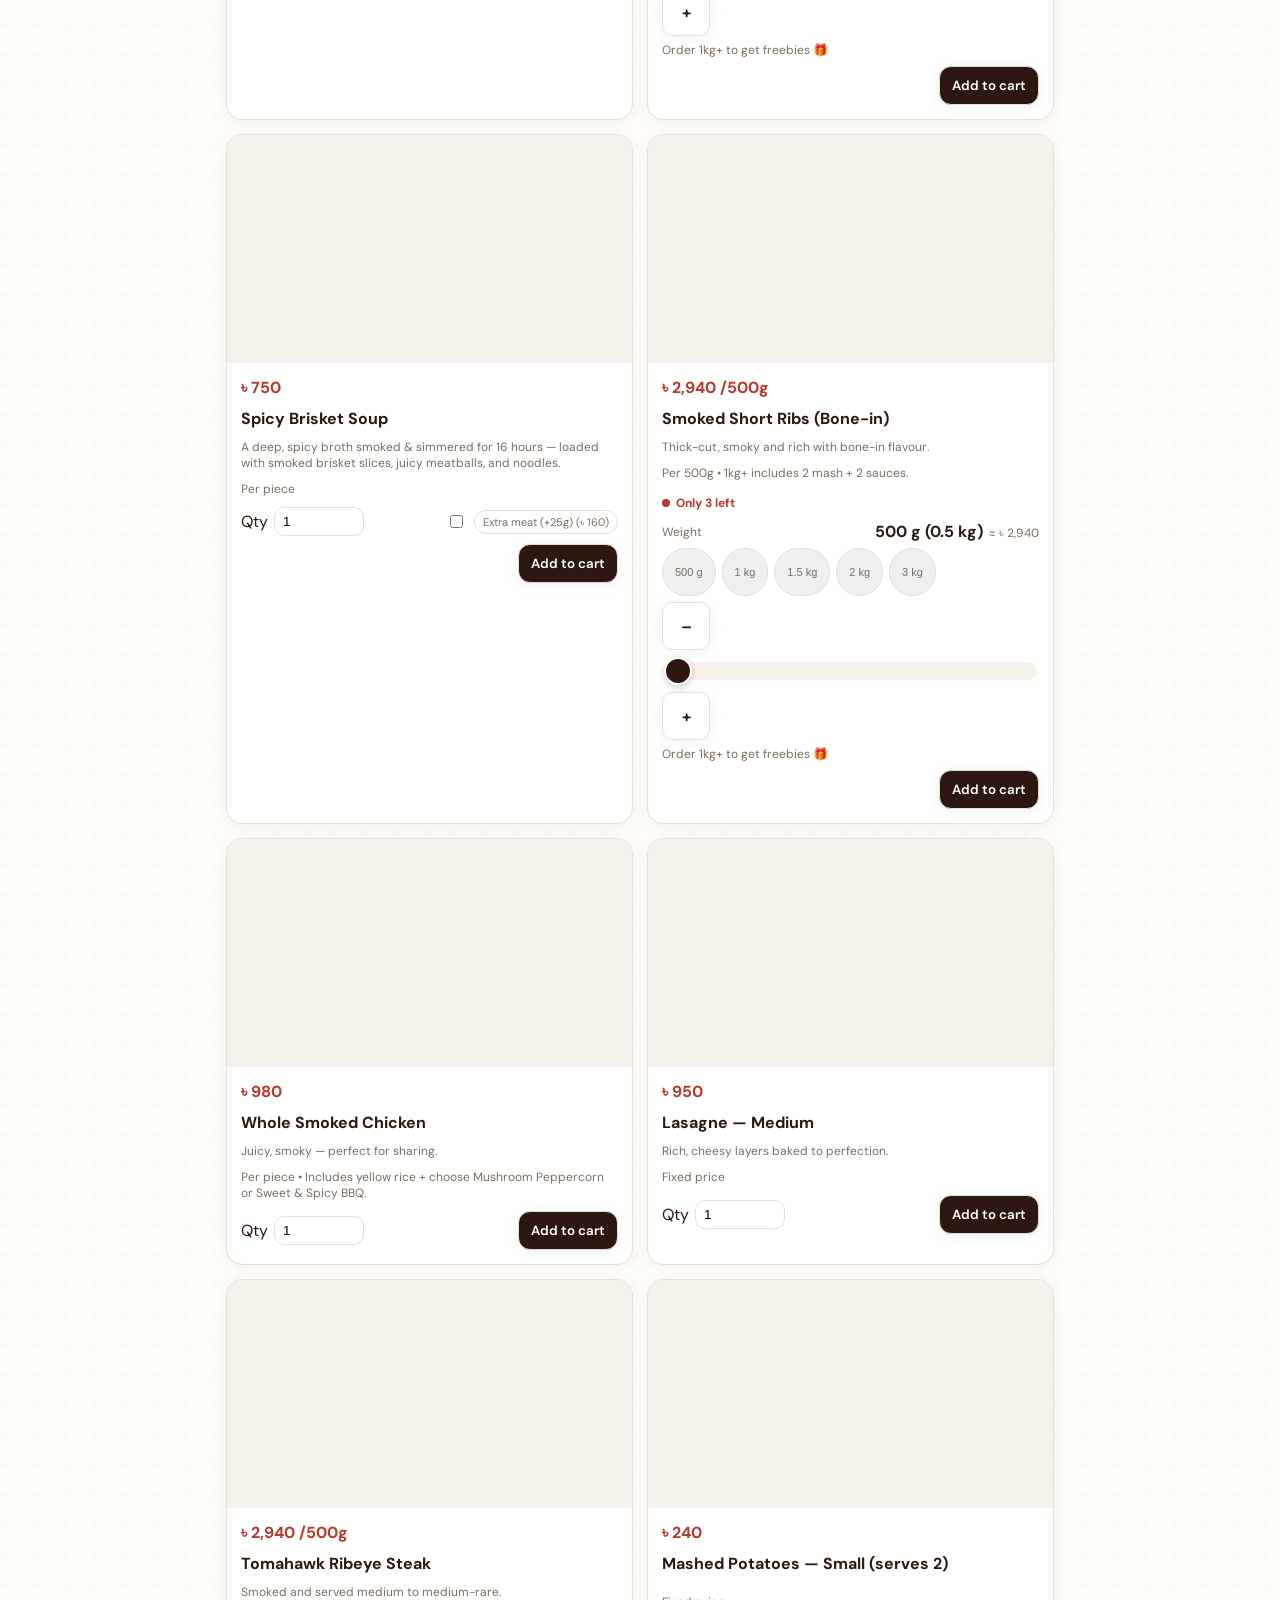
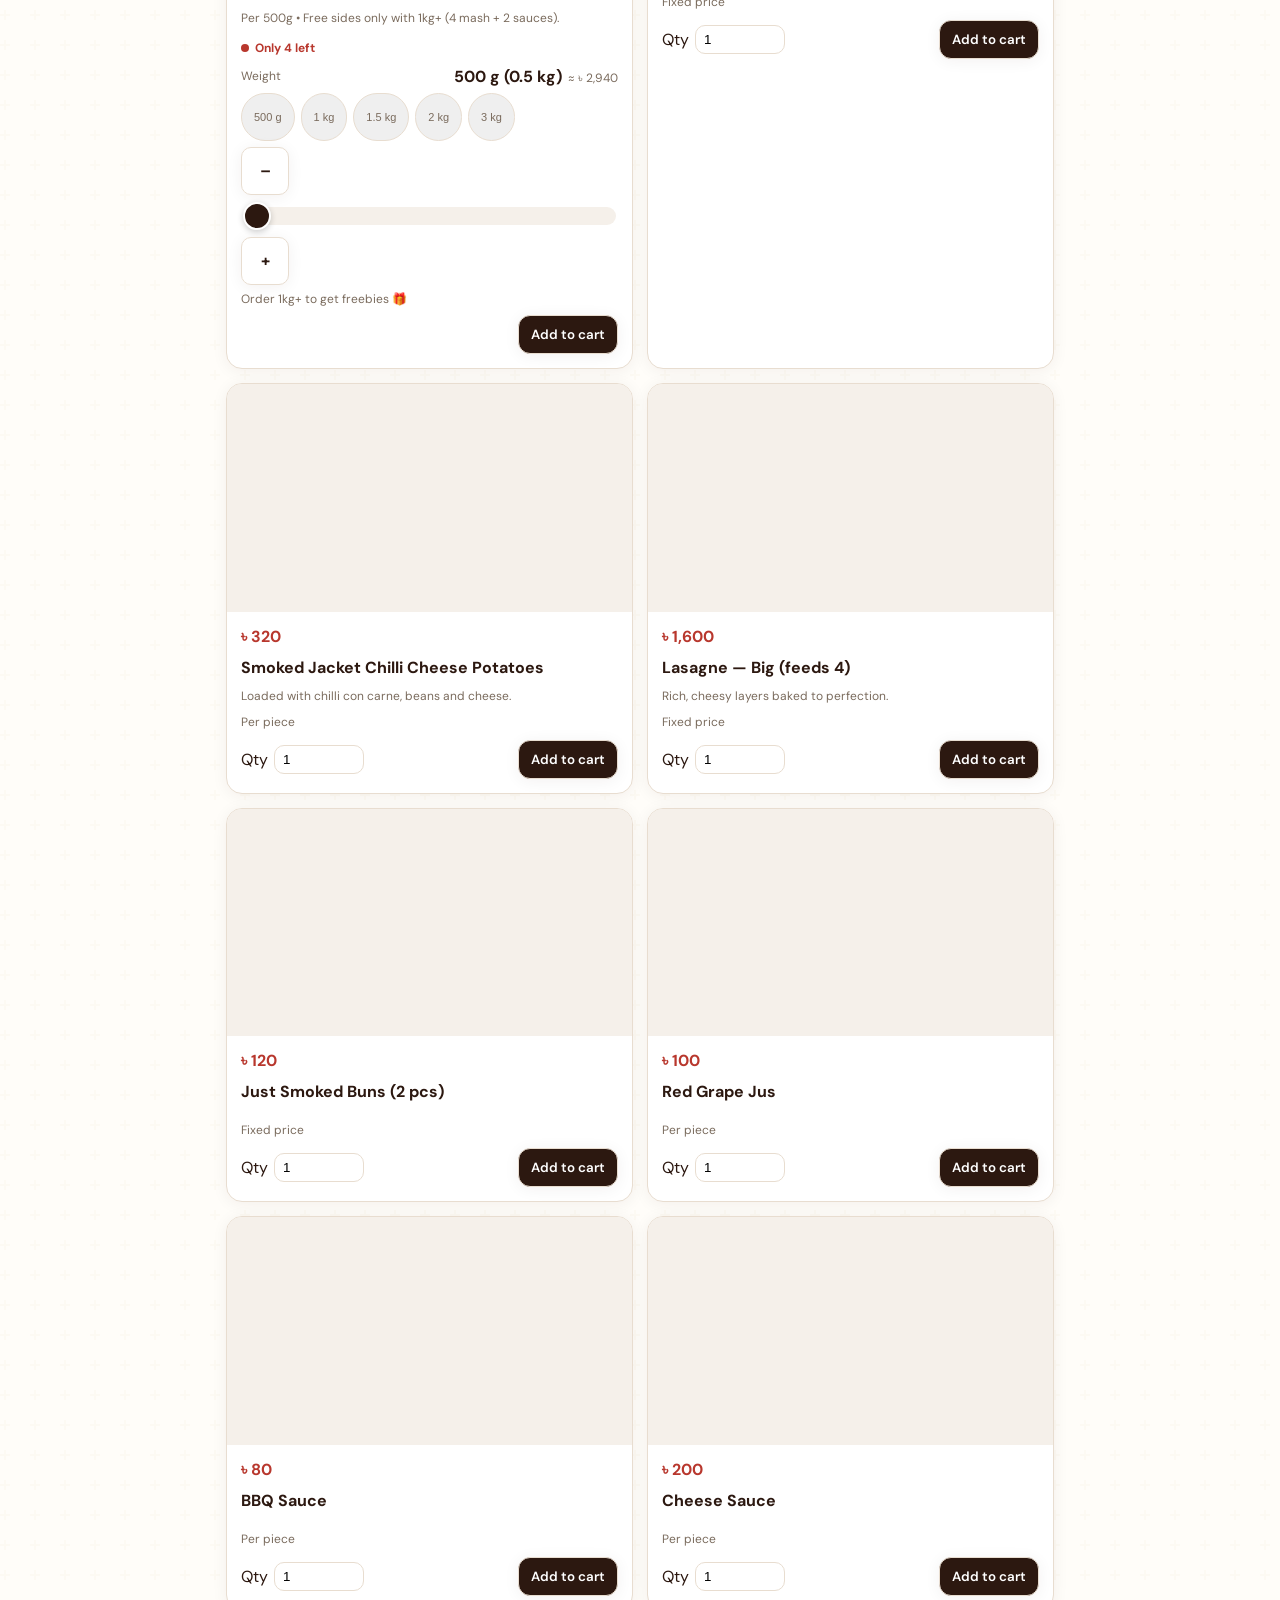
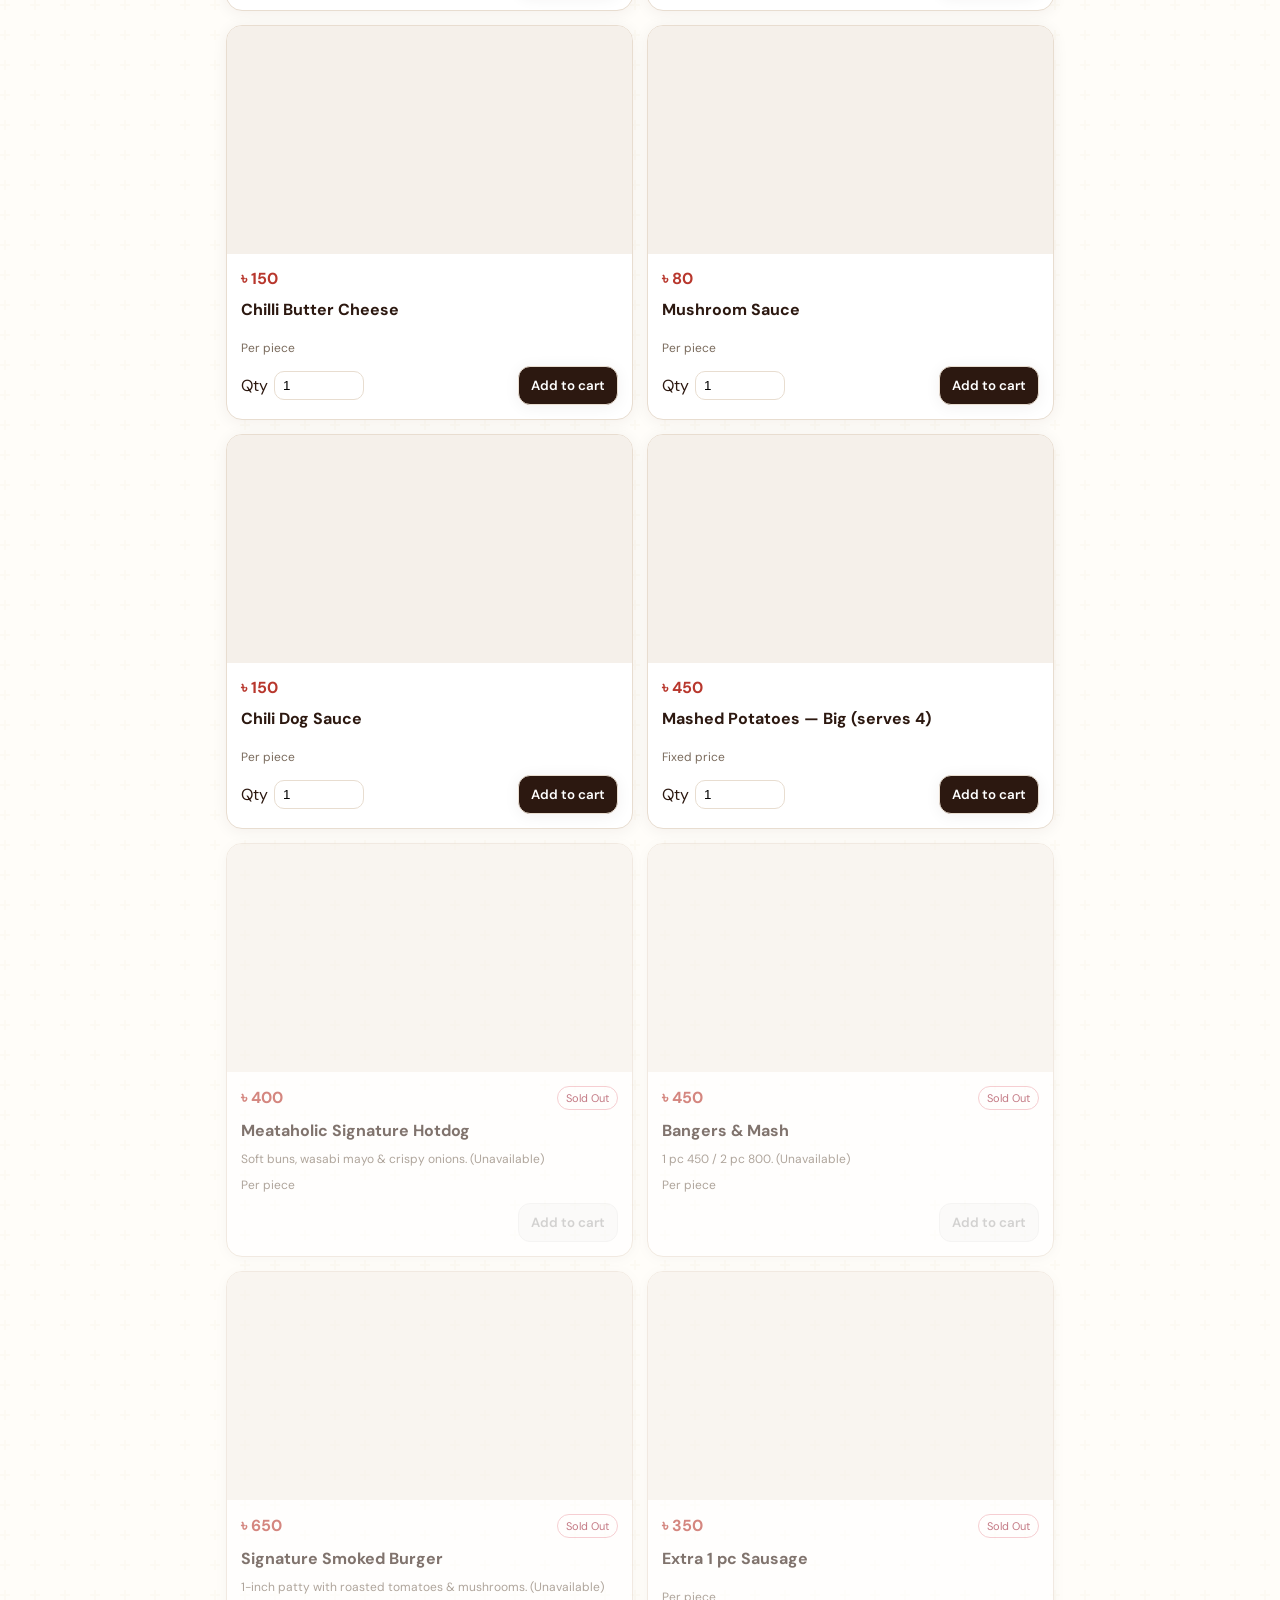
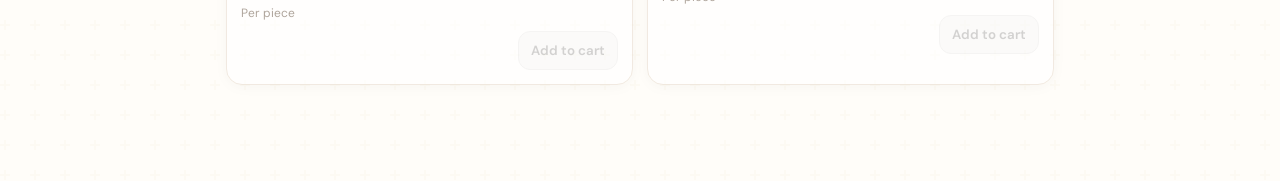
==== commit 2331d028: "Merge pull request #9 from nafiur2025/claude/update-menu-prices-S4Qla Update menu item prices across" ====
--- a/index.html
+++ b/index.html
@@ -1194,15 +1194,15 @@
   { id:"brisket_sandwich", name:"Brisket Sandwich", category:"Casual Bites & Comfort Food", price:700, unit:"perPiece", min:1, available:true, description:"Smoked brisket, BBQ sauce, wasabi mayo & slaw.", img:PLACEHOLDER_IMAGES.brisket_sandwich, addons:[{ id:"bs_cheese", name:"Cheese sauce (promo: FREE)", price:0 }, { id:"bs_meat", name:"Extra meat (+25g)", price:160 }] },
   { id:"brisket", name:"Smoked Brisket (Boneless)", category:"Smokehouse Classics", price:688, unit:"per100g", step:100, min:300, available:true, description:"Melt-in-your-mouth brisket, smoked low & slow.", notes:"Free sides only with 1kg+ (4 mash + 2 sauces).", img:PLACEHOLDER_IMAGES.brisket },
   { id:"brisket_soup", name:"Spicy Brisket Soup", category:"Casual Bites & Comfort Food", price:750, unit:"perPiece", min:1, available:true, description:"A deep, spicy broth smoked & simmered for 16 hours — loaded with smoked brisket slices, juicy meatballs, and noodles.", img:PLACEHOLDER_IMAGES.brisket_soup, addons:[{ id:"bs_meat", name:"Extra meat (+25g)", price:160 }] },
-  { id:"short_ribs", name:"Smoked Short Ribs (Bone-in)", category:"Smokehouse Classics", price:2440, unit:"per500g", step:500, min:500, available:true, description:"Thick-cut, smoky and rich with bone-in flavour.", notes:"1kg+ includes 2 mash + 2 sauces.", img:PLACEHOLDER_IMAGES.short_ribs },
-  { id:"chicken", name:"Whole Smoked Chicken", category:"Smokehouse Classics", price:880, unit:"perPiece", min:1, available:true, description:"Juicy, smoky — perfect for sharing.", notes:"Includes yellow rice + choose Mushroom Peppercorn or Sweet & Spicy BBQ.", img:PLACEHOLDER_IMAGES.chicken },  
-  { id:"lasagne_medium", name:"Lasagne — Medium", category:"Casual Bites & Comfort Food", price:850, unit:"fixed", min:1, available:true, description:"Rich, cheesy layers baked to perfection.", img:PLACEHOLDER_IMAGES.lasagne_medium },
+  { id:"short_ribs", name:"Smoked Short Ribs (Bone-in)", category:"Smokehouse Classics", price:2940, unit:"per500g", step:500, min:500, available:true, description:"Thick-cut, smoky and rich with bone-in flavour.", notes:"1kg+ includes 2 mash + 2 sauces.", img:PLACEHOLDER_IMAGES.short_ribs },
+  { id:"chicken", name:"Whole Smoked Chicken", category:"Smokehouse Classics", price:980, unit:"perPiece", min:1, available:true, description:"Juicy, smoky — perfect for sharing.", notes:"Includes yellow rice + choose Mushroom Peppercorn or Sweet & Spicy BBQ.", img:PLACEHOLDER_IMAGES.chicken },  
+  { id:"lasagne_medium", name:"Lasagne — Medium", category:"Casual Bites & Comfort Food", price:950, unit:"fixed", min:1, available:true, description:"Rich, cheesy layers baked to perfection.", img:PLACEHOLDER_IMAGES.lasagne_medium },
   { id:"tomahawk", name:"Tomahawk Ribeye Steak", category:"Smokehouse Classics", price:2940, unit:"per500g", step:500, min:500, available:true, description:"Smoked and served medium to medium-rare.", notes:"Free sides only with 1kg+ (4 mash + 2 sauces).", img:PLACEHOLDER_IMAGES.tomahawk },
   { id:"side_mash_small", name:"Mashed Potatoes — Small (serves 2)", category:"Sides & Sauces", price:240, unit:"fixed", min:1, available:true, img:PLACEHOLDER_IMAGES.side_mash_small },
-  { id:"jacket_potato", name:"Smoked Jacket Chilli Cheese Potatoes", category:"Casual Bites & Comfort Food", price:280, unit:"perPiece", min:1, available:true, description:"Loaded with chilli con carne, beans and cheese.", img:PLACEHOLDER_IMAGES.jacket_potato },
+  { id:"jacket_potato", name:"Smoked Jacket Chilli Cheese Potatoes", category:"Casual Bites & Comfort Food", price:320, unit:"perPiece", min:1, available:true, description:"Loaded with chilli con carne, beans and cheese.", img:PLACEHOLDER_IMAGES.jacket_potato },
   { id:"hotdog", name:"Meataholic Signature Hotdog", category:"Casual Bites & Comfort Food", price:400, unit:"perPiece", min:1, available:false, description:"Soft buns, wasabi mayo & crispy onions. (Unavailable)", img:PLACEHOLDER_IMAGES.hotdog },
   { id:"bangers", name:"Bangers & Mash", category:"Casual Bites & Comfort Food", price:450, unit:"perPiece", min:1, available:false, description:"1 pc 450 / 2 pc 800. (Unavailable)", img:PLACEHOLDER_IMAGES.bangers },
-  { id:"lasagne_big", name:"Lasagne — Big (feeds 4)", category:"Casual Bites & Comfort Food", price:1500, unit:"fixed", min:1, available:true, description:"Rich, cheesy layers baked to perfection.", img:PLACEHOLDER_IMAGES.lasagne_big },
+  { id:"lasagne_big", name:"Lasagne — Big (feeds 4)", category:"Casual Bites & Comfort Food", price:1600, unit:"fixed", min:1, available:true, description:"Rich, cheesy layers baked to perfection.", img:PLACEHOLDER_IMAGES.lasagne_big },
   { id:"burger", name:"Signature Smoked Burger", category:"Casual Bites & Comfort Food", price:650, unit:"perPiece", min:1, available:false, description:"1-inch patty with roasted tomatoes & mushrooms. (Unavailable)", img:PLACEHOLDER_IMAGES.burger },
   { id:"buns", name:"Just Smoked Buns (2 pcs)", category:"Casual Bites & Comfort Food", price:120, unit:"fixed", min:1, available:true, img:PLACEHOLDER_IMAGES.buns },
   { id:"s_red_grape_jus", name:"Red Grape Jus", category:"Sides & Sauces", price:100, unit:"perPiece", min:1, available:true, img:PLACEHOLDER_IMAGES.s_red_grape_jus },
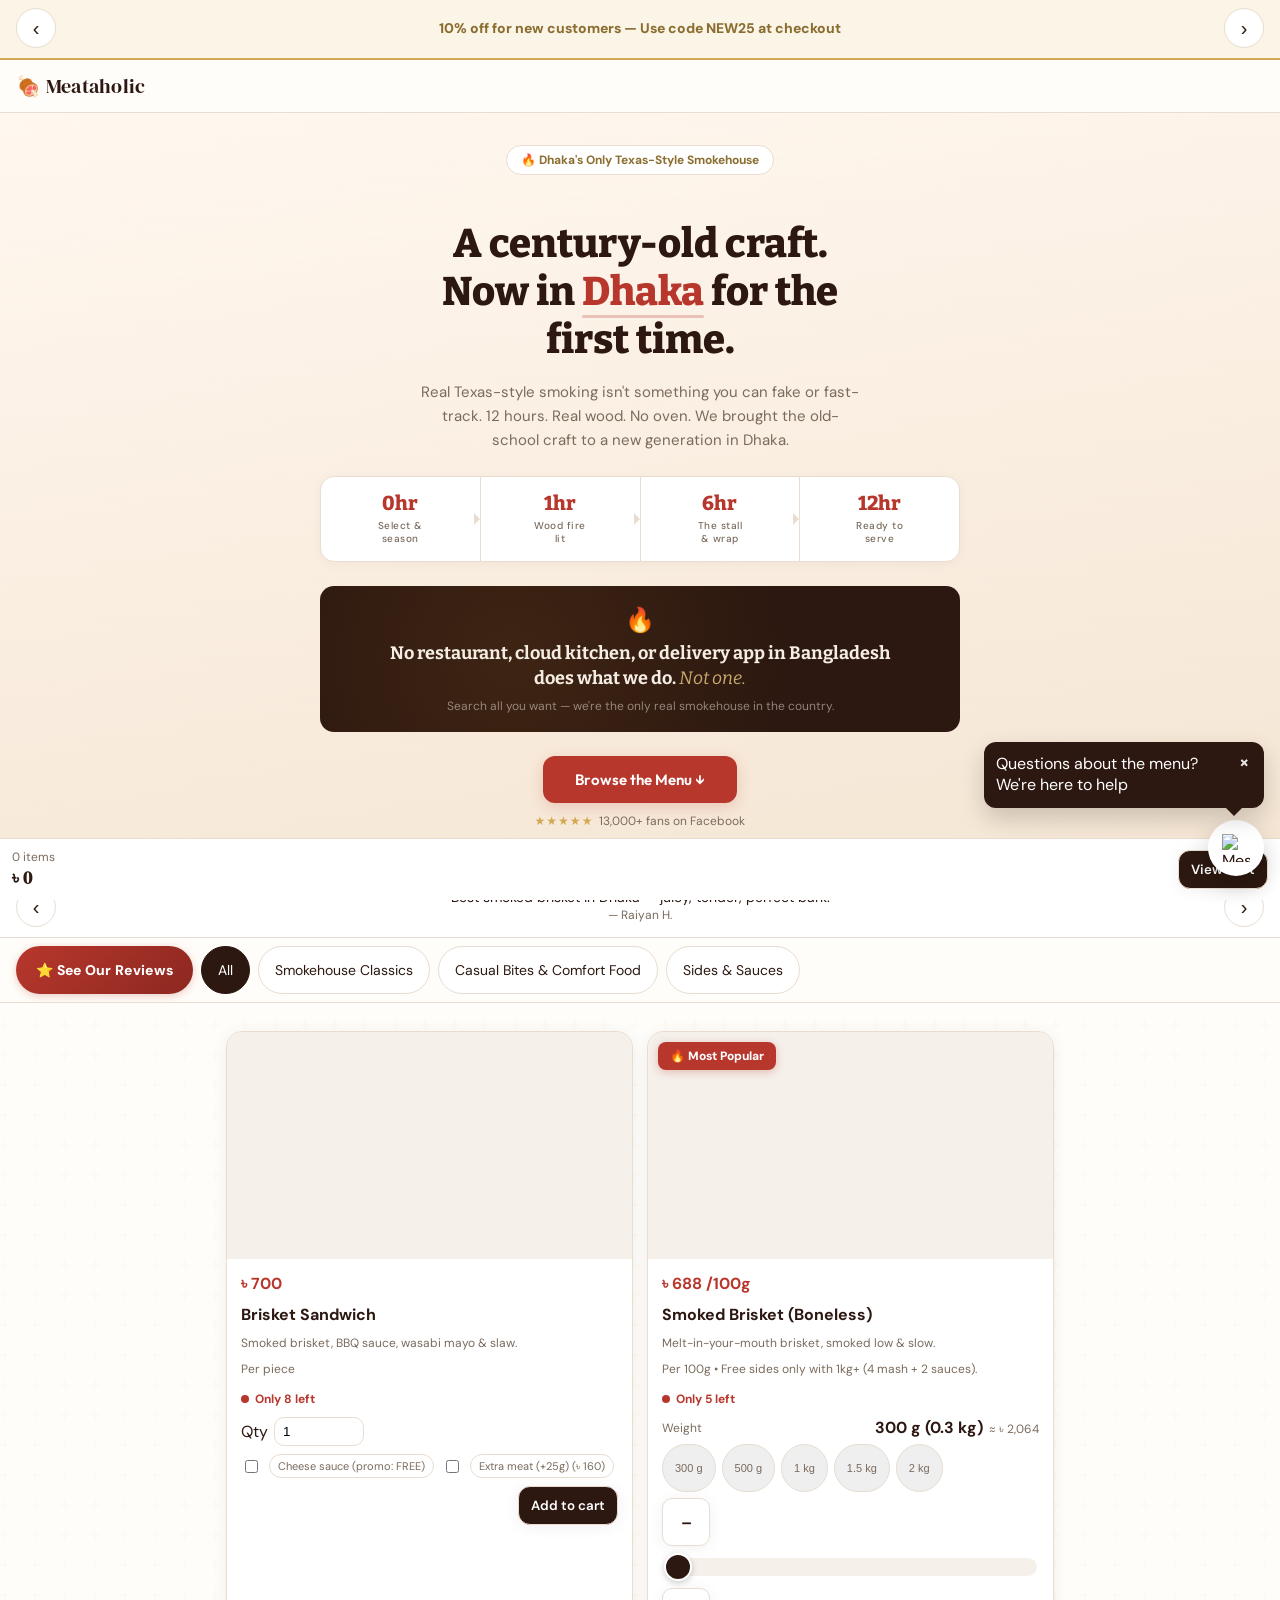
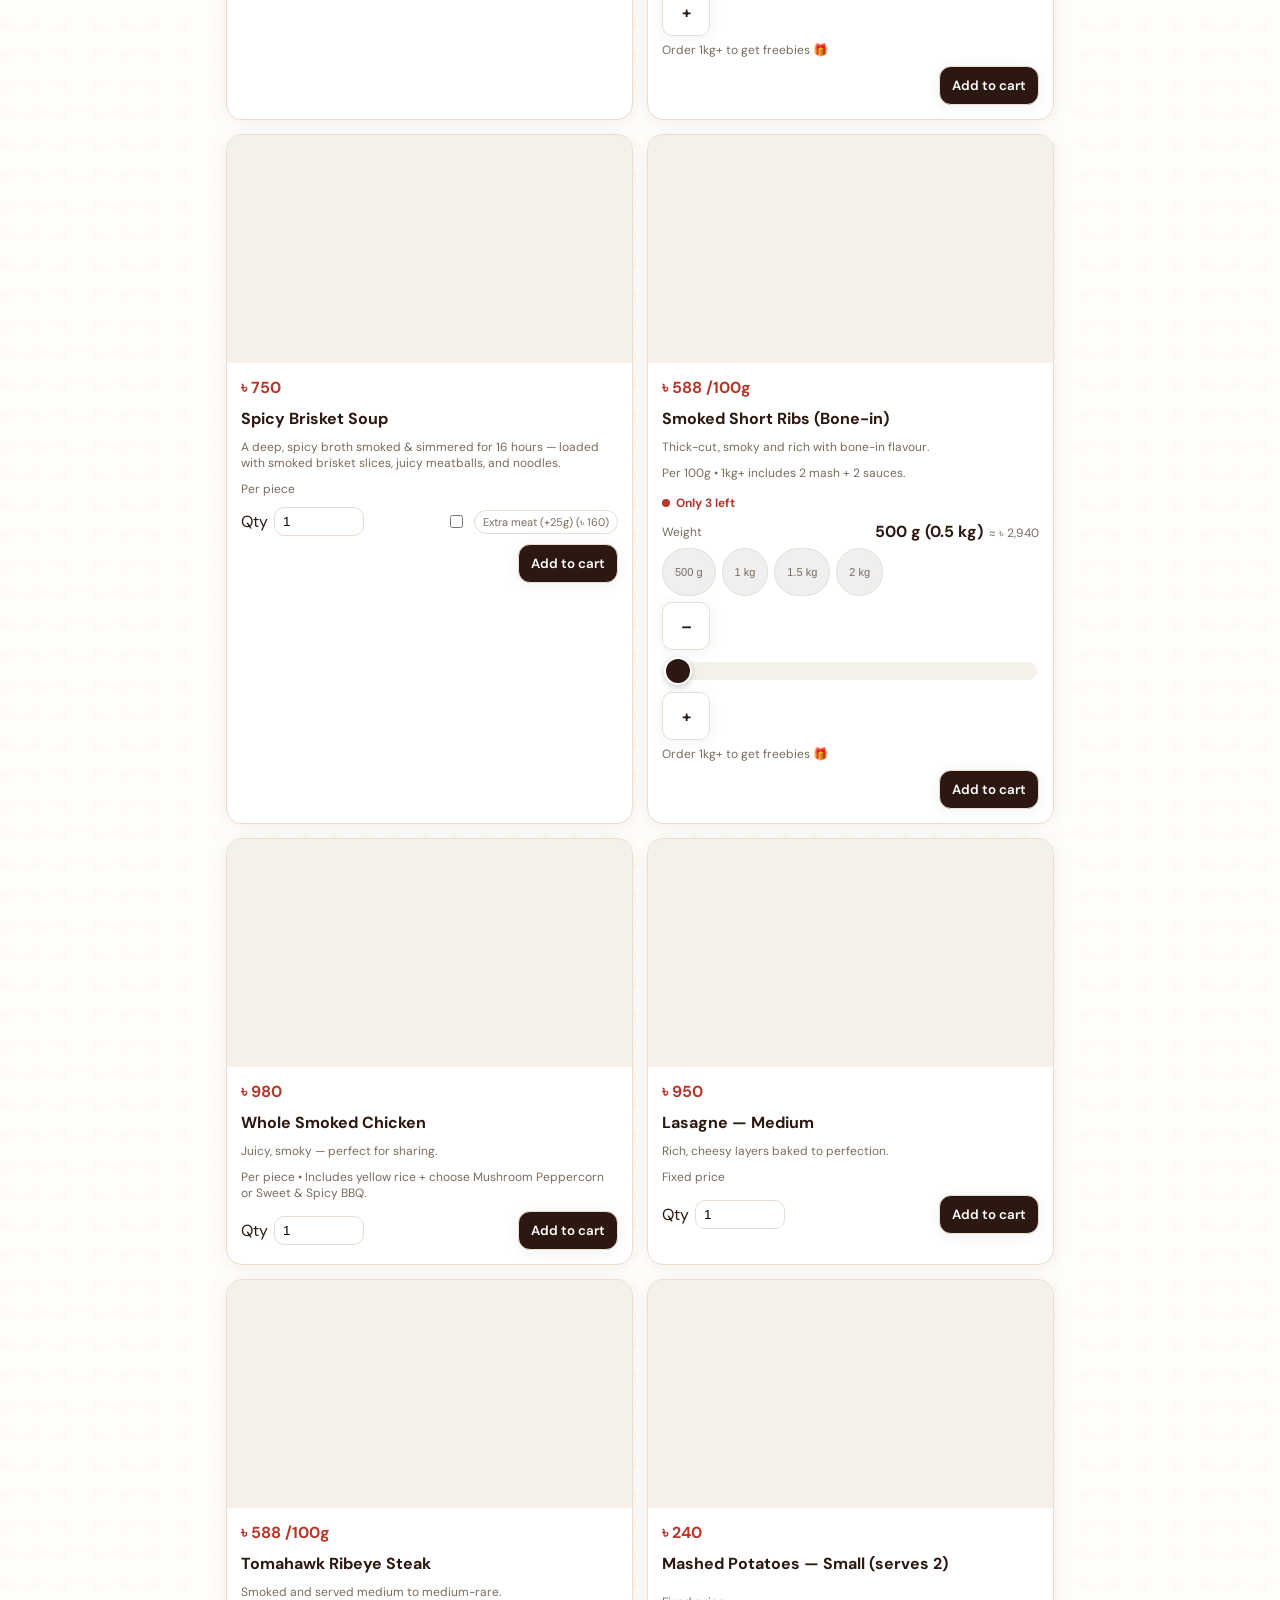
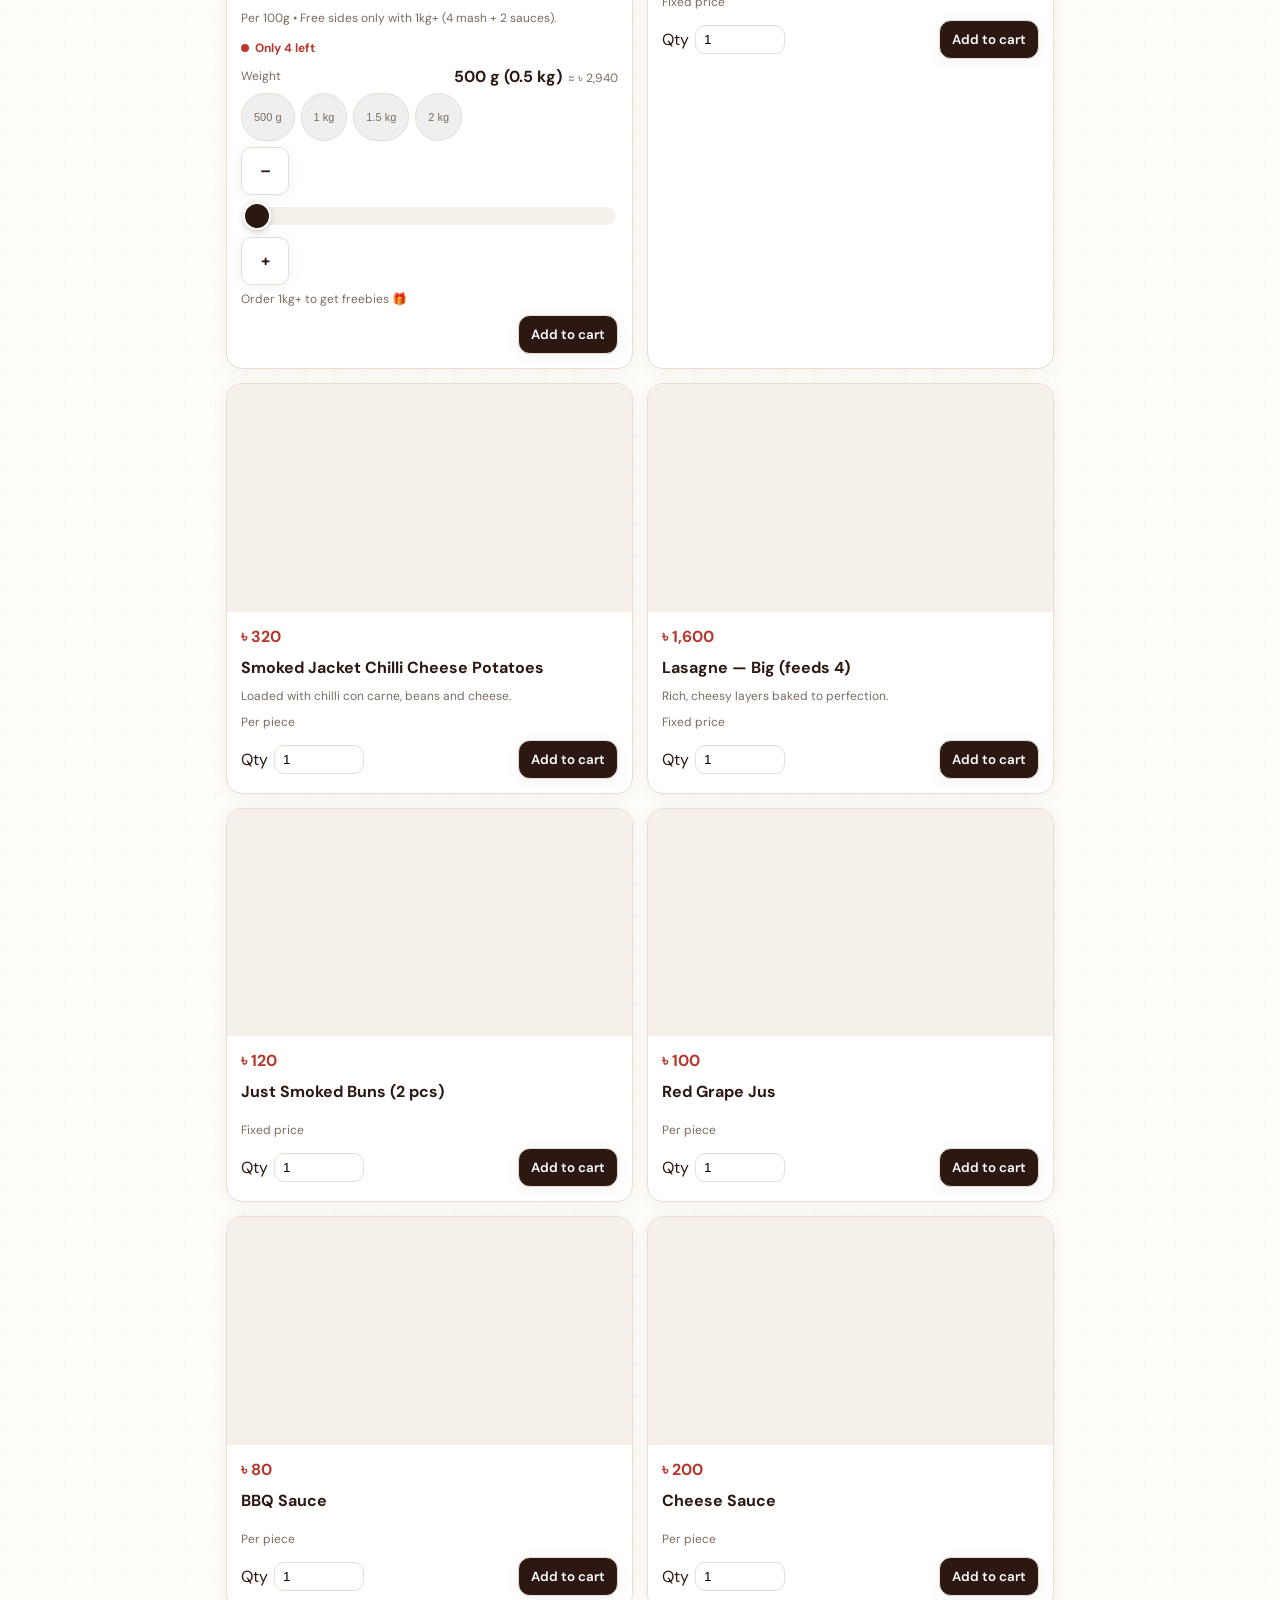
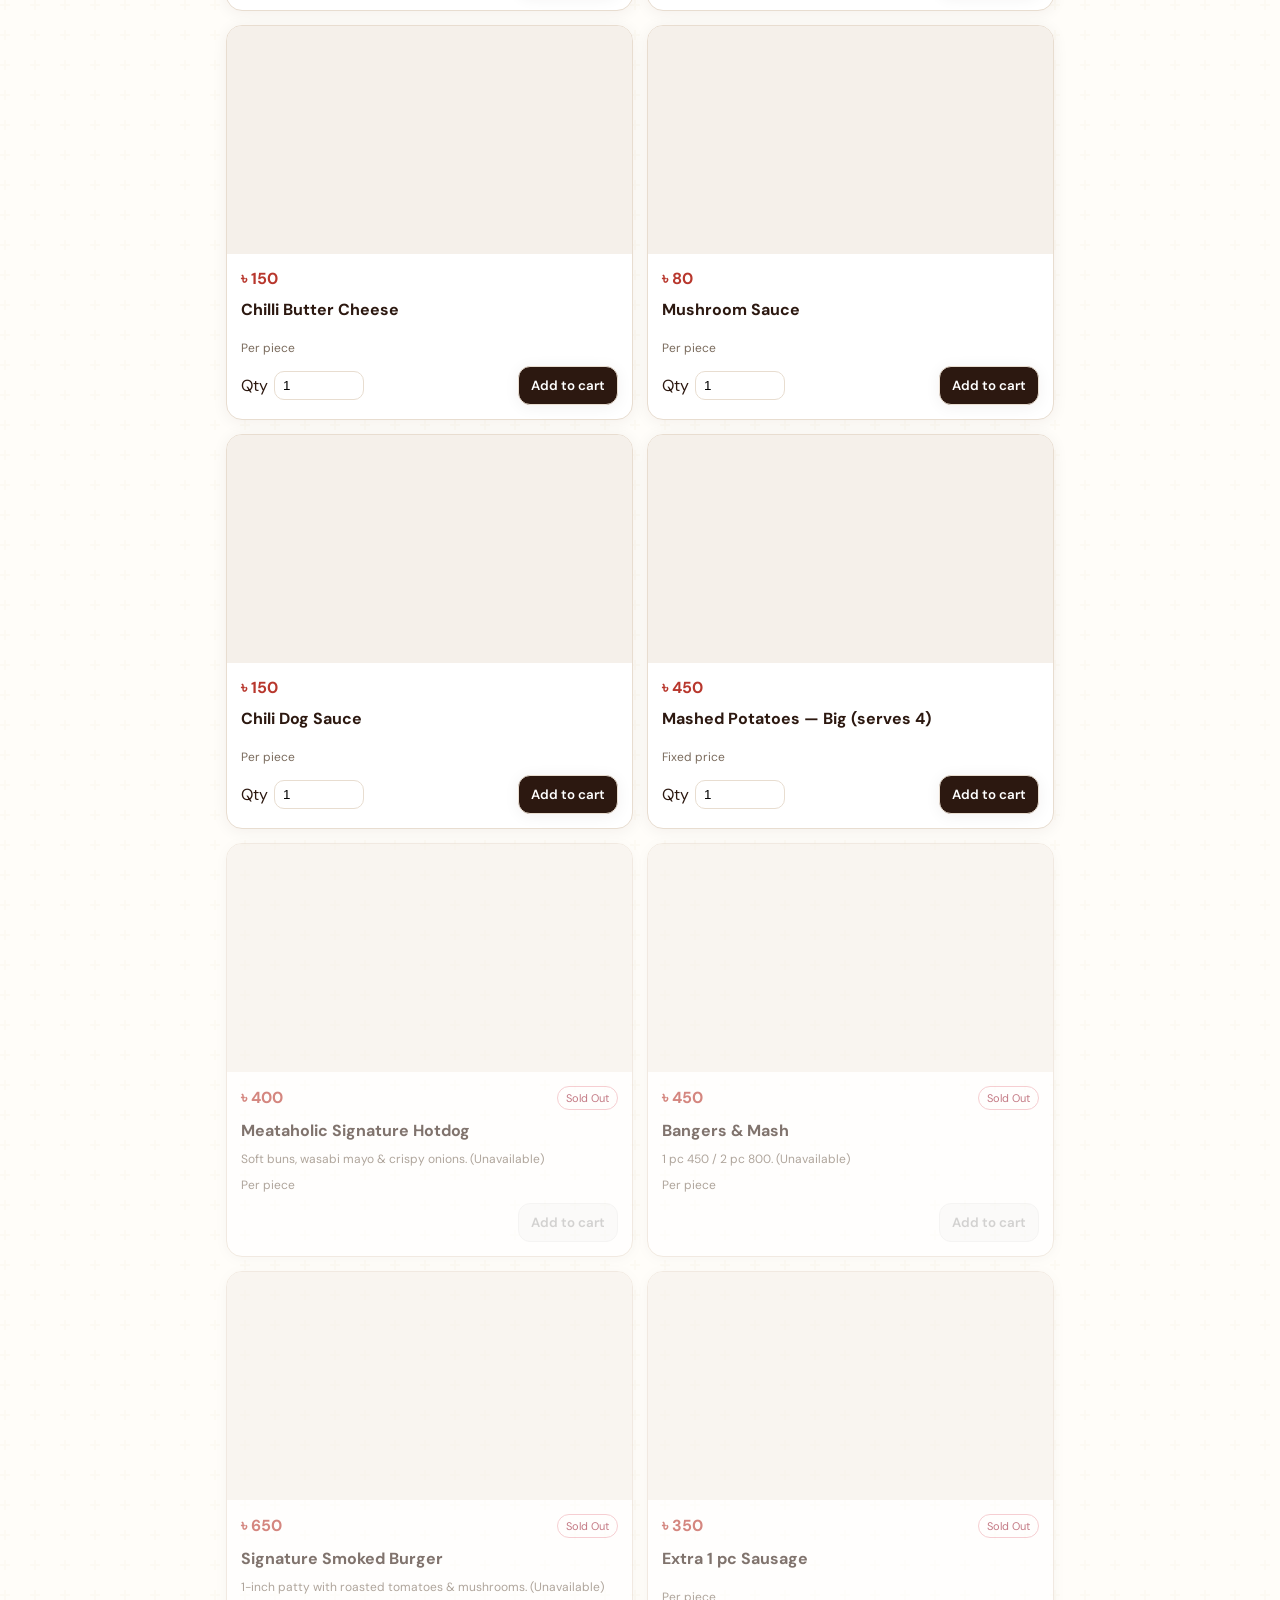
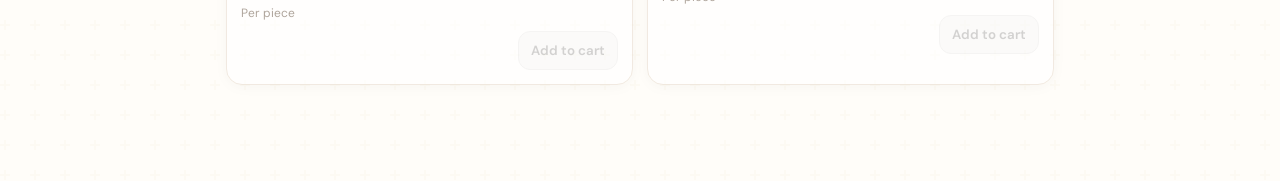
==== commit 58be1256: "Update product pricing: remove 3kg chip from brisket, change short ribs and tomahawk to per100g pric" ====
--- a/index.html
+++ b/index.html
@@ -1194,10 +1194,10 @@
   { id:"brisket_sandwich", name:"Brisket Sandwich", category:"Casual Bites & Comfort Food", price:700, unit:"perPiece", min:1, available:true, description:"Smoked brisket, BBQ sauce, wasabi mayo & slaw.", img:PLACEHOLDER_IMAGES.brisket_sandwich, addons:[{ id:"bs_cheese", name:"Cheese sauce (promo: FREE)", price:0 }, { id:"bs_meat", name:"Extra meat (+25g)", price:160 }] },
   { id:"brisket", name:"Smoked Brisket (Boneless)", category:"Smokehouse Classics", price:688, unit:"per100g", step:100, min:300, available:true, description:"Melt-in-your-mouth brisket, smoked low & slow.", notes:"Free sides only with 1kg+ (4 mash + 2 sauces).", img:PLACEHOLDER_IMAGES.brisket },
   { id:"brisket_soup", name:"Spicy Brisket Soup", category:"Casual Bites & Comfort Food", price:750, unit:"perPiece", min:1, available:true, description:"A deep, spicy broth smoked & simmered for 16 hours — loaded with smoked brisket slices, juicy meatballs, and noodles.", img:PLACEHOLDER_IMAGES.brisket_soup, addons:[{ id:"bs_meat", name:"Extra meat (+25g)", price:160 }] },
-  { id:"short_ribs", name:"Smoked Short Ribs (Bone-in)", category:"Smokehouse Classics", price:2940, unit:"per500g", step:500, min:500, available:true, description:"Thick-cut, smoky and rich with bone-in flavour.", notes:"1kg+ includes 2 mash + 2 sauces.", img:PLACEHOLDER_IMAGES.short_ribs },
+  { id:"short_ribs", name:"Smoked Short Ribs (Bone-in)", category:"Smokehouse Classics", price:588, unit:"per100g", step:100, min:500, available:true, description:"Thick-cut, smoky and rich with bone-in flavour.", notes:"1kg+ includes 2 mash + 2 sauces.", img:PLACEHOLDER_IMAGES.short_ribs },
   { id:"chicken", name:"Whole Smoked Chicken", category:"Smokehouse Classics", price:980, unit:"perPiece", min:1, available:true, description:"Juicy, smoky — perfect for sharing.", notes:"Includes yellow rice + choose Mushroom Peppercorn or Sweet & Spicy BBQ.", img:PLACEHOLDER_IMAGES.chicken },  
   { id:"lasagne_medium", name:"Lasagne — Medium", category:"Casual Bites & Comfort Food", price:950, unit:"fixed", min:1, available:true, description:"Rich, cheesy layers baked to perfection.", img:PLACEHOLDER_IMAGES.lasagne_medium },
-  { id:"tomahawk", name:"Tomahawk Ribeye Steak", category:"Smokehouse Classics", price:2940, unit:"per500g", step:500, min:500, available:true, description:"Smoked and served medium to medium-rare.", notes:"Free sides only with 1kg+ (4 mash + 2 sauces).", img:PLACEHOLDER_IMAGES.tomahawk },
+  { id:"tomahawk", name:"Tomahawk Ribeye Steak", category:"Smokehouse Classics", price:588, unit:"per100g", step:100, min:500, available:true, description:"Smoked and served medium to medium-rare.", notes:"Free sides only with 1kg+ (4 mash + 2 sauces).", img:PLACEHOLDER_IMAGES.tomahawk },
   { id:"side_mash_small", name:"Mashed Potatoes — Small (serves 2)", category:"Sides & Sauces", price:240, unit:"fixed", min:1, available:true, img:PLACEHOLDER_IMAGES.side_mash_small },
   { id:"jacket_potato", name:"Smoked Jacket Chilli Cheese Potatoes", category:"Casual Bites & Comfort Food", price:320, unit:"perPiece", min:1, available:true, description:"Loaded with chilli con carne, beans and cheese.", img:PLACEHOLDER_IMAGES.jacket_potato },
   { id:"hotdog", name:"Meataholic Signature Hotdog", category:"Casual Bites & Comfort Food", price:400, unit:"perPiece", min:1, available:false, description:"Soft buns, wasabi mayo & crispy onions. (Unavailable)", img:PLACEHOLDER_IMAGES.hotdog },
@@ -1265,7 +1265,7 @@
 function createWeightPicker(item){
   var step = item.step || (item.unit==="per100g" ? 100 : 500);
   var min  = Math.max(step, item.min || step);
-  var max  = Math.max(min*5, item.unit==="per100g" ? 3000 : 5000);
+  var max  = Math.max(min*5, item.unit==="per100g" ? 2000 : 5000);
   var weight = min;
   var wrap = document.createElement("div"); wrap.className = "weight-picker";
   var meta = document.createElement("div"); meta.className="meta";
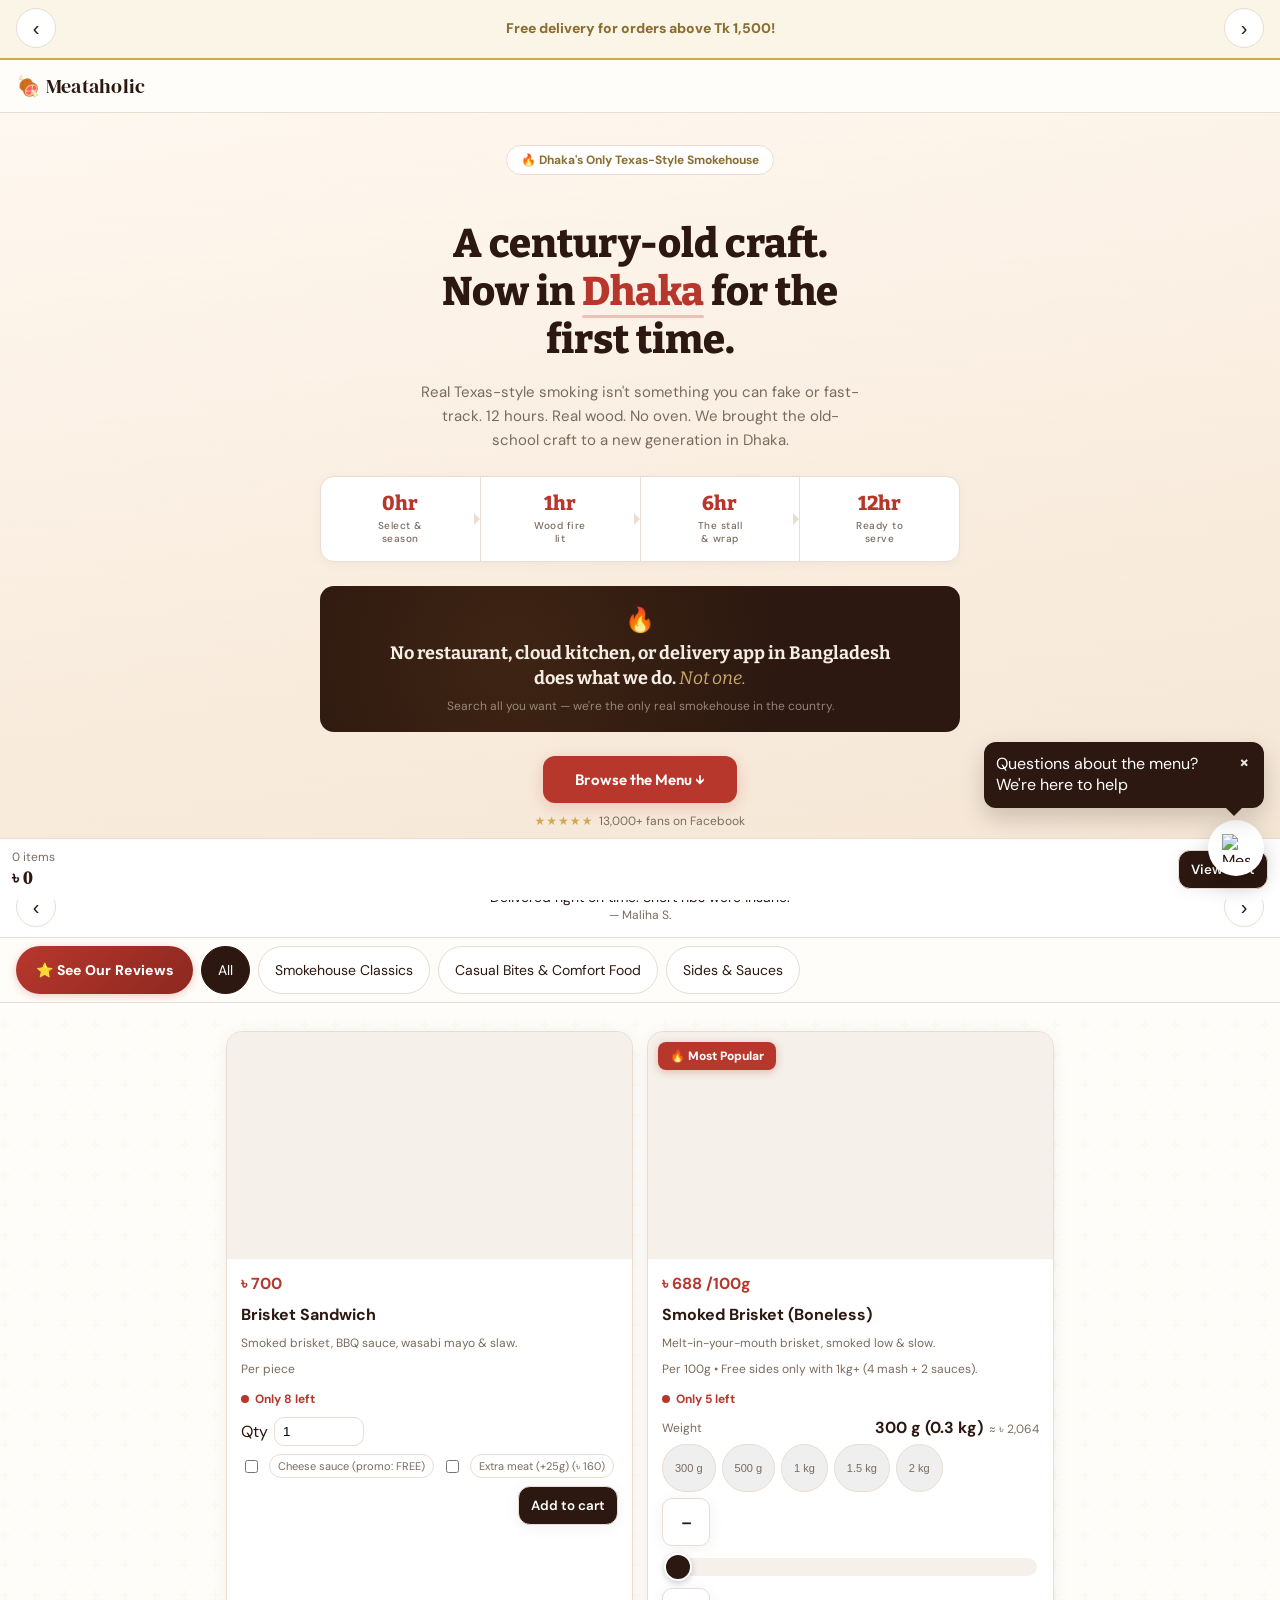
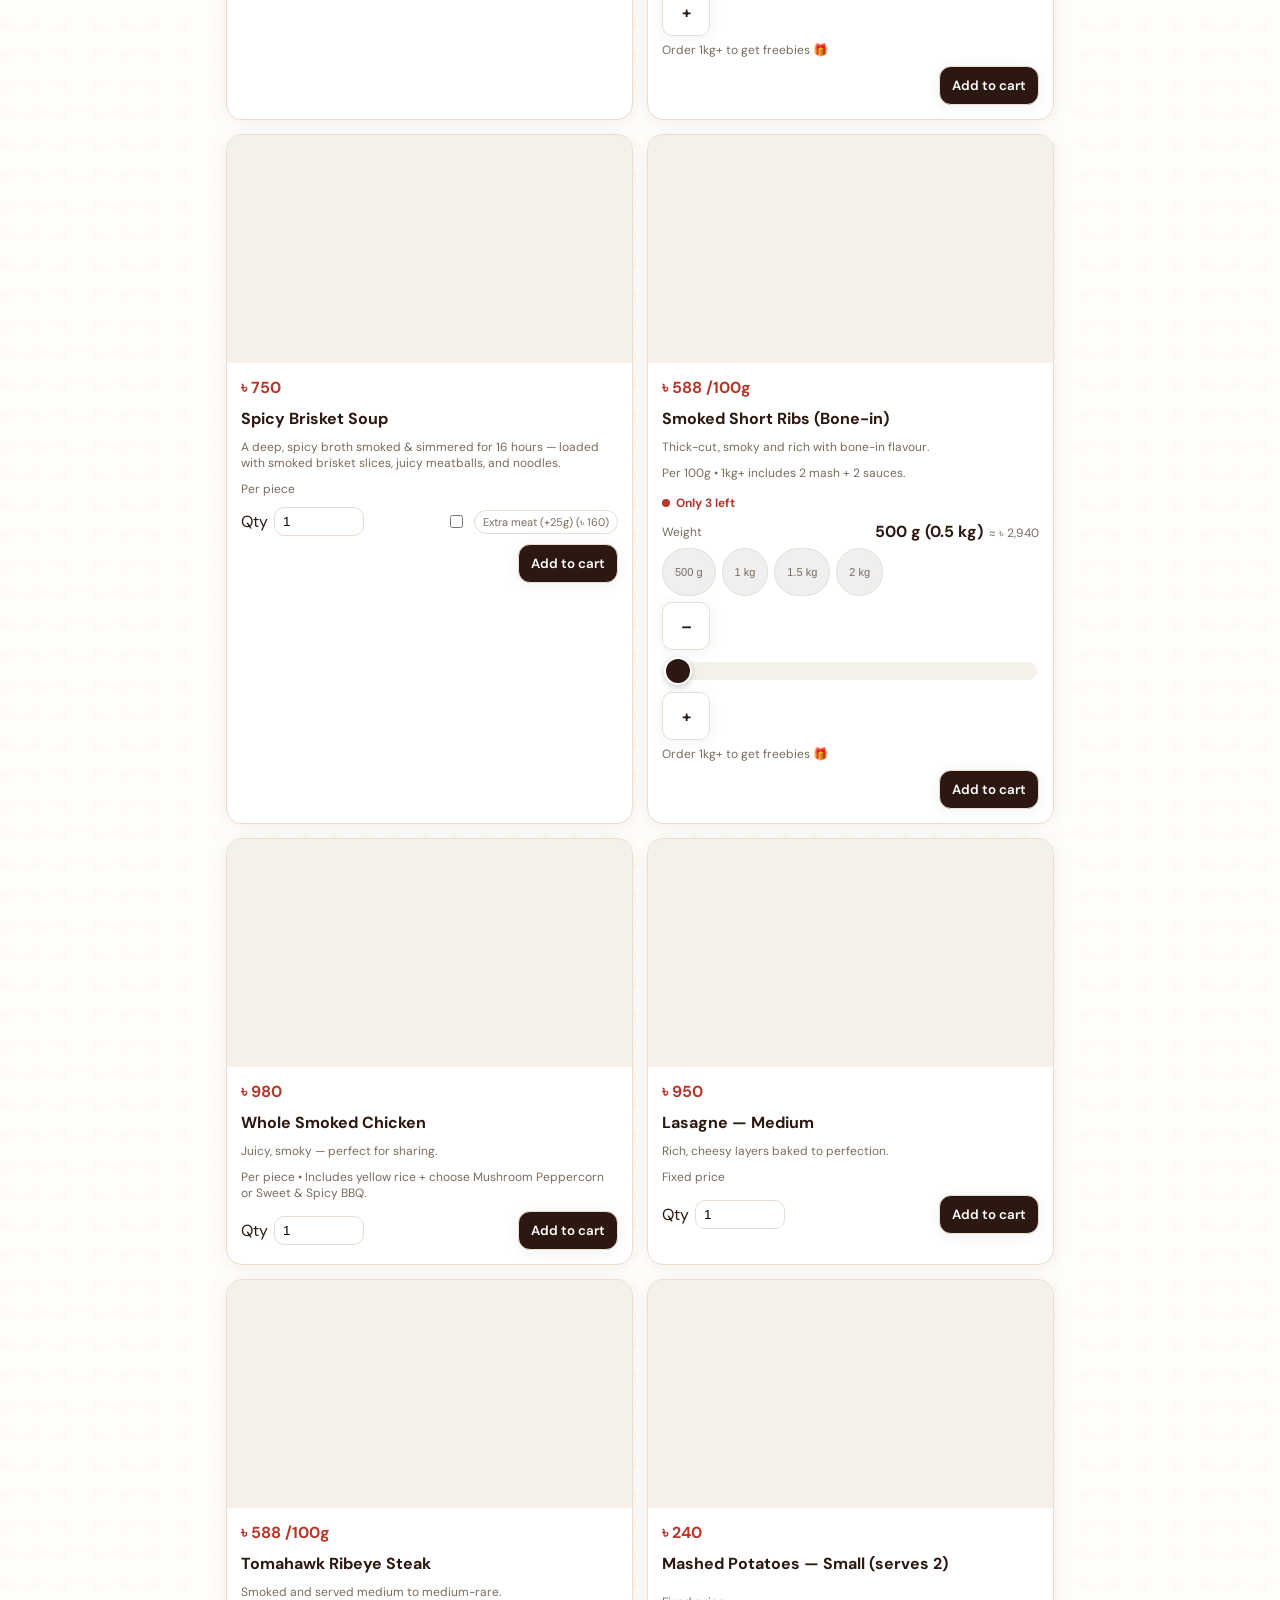
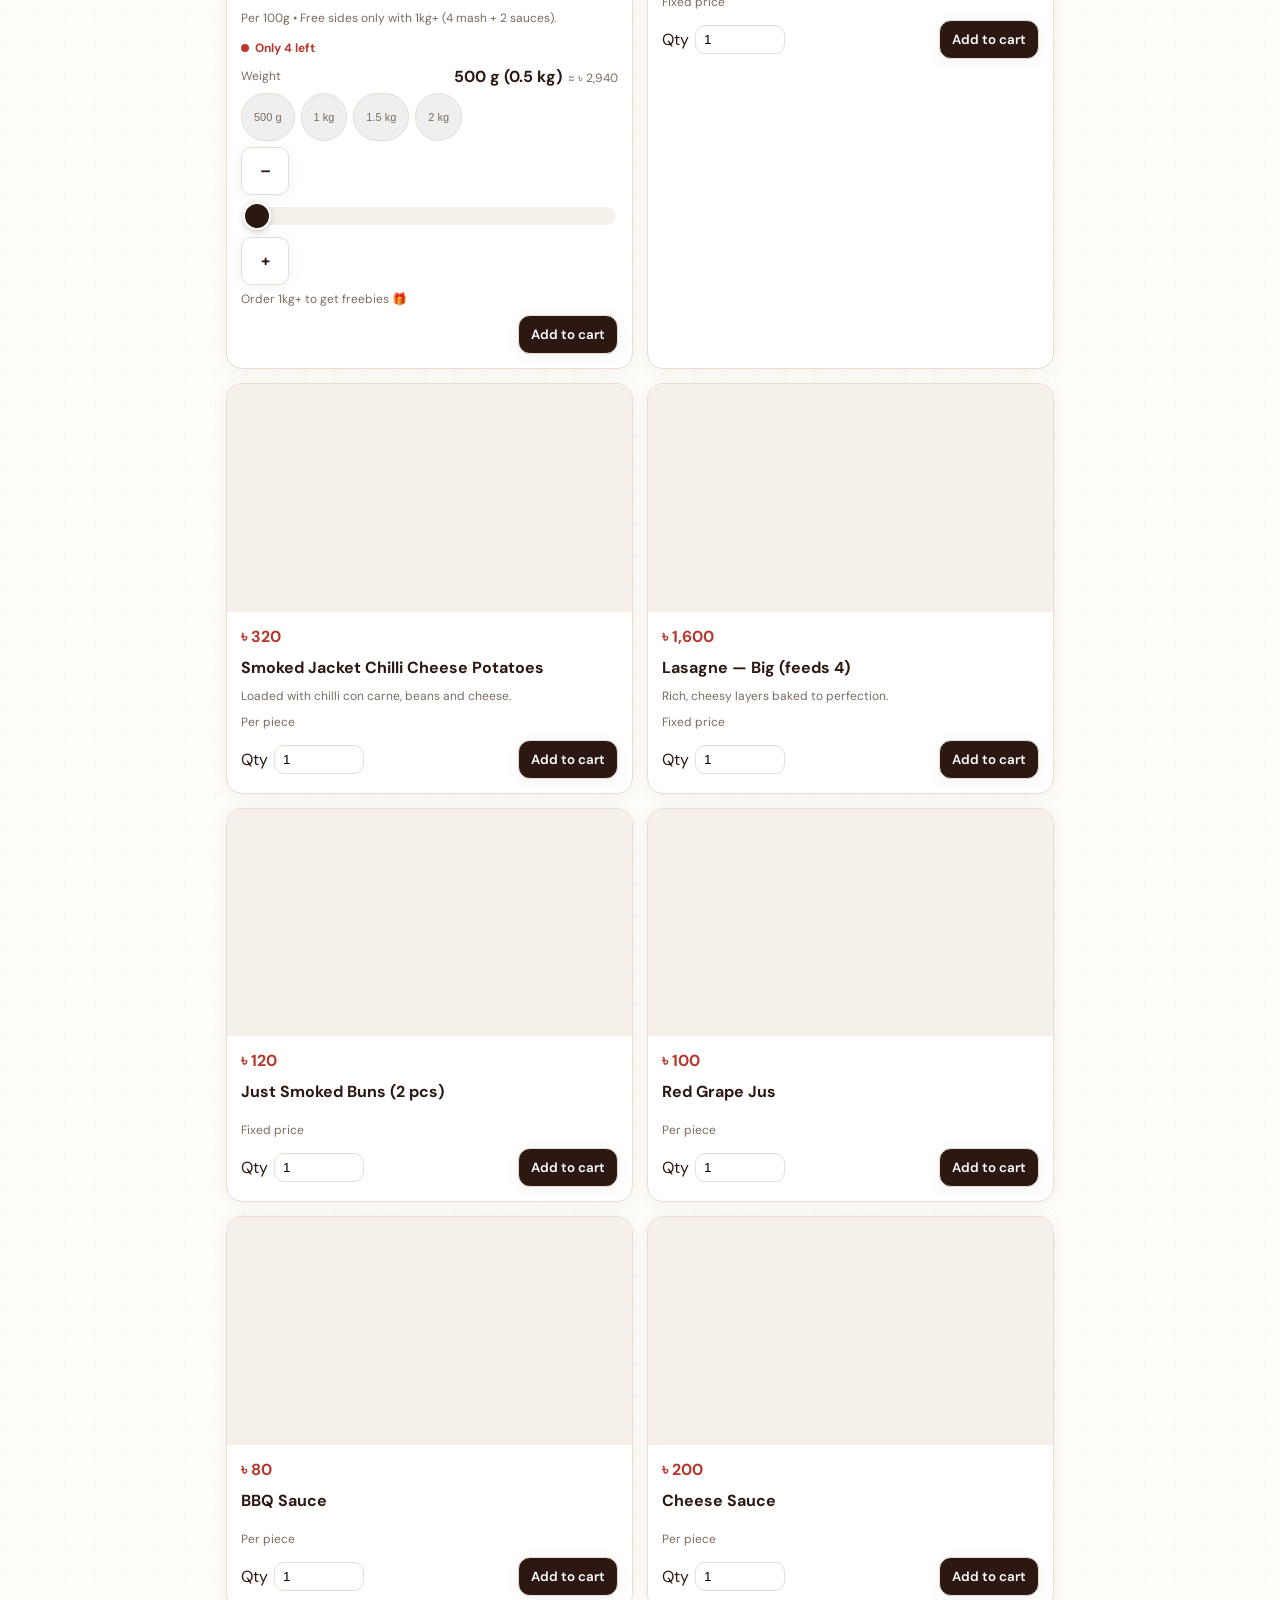
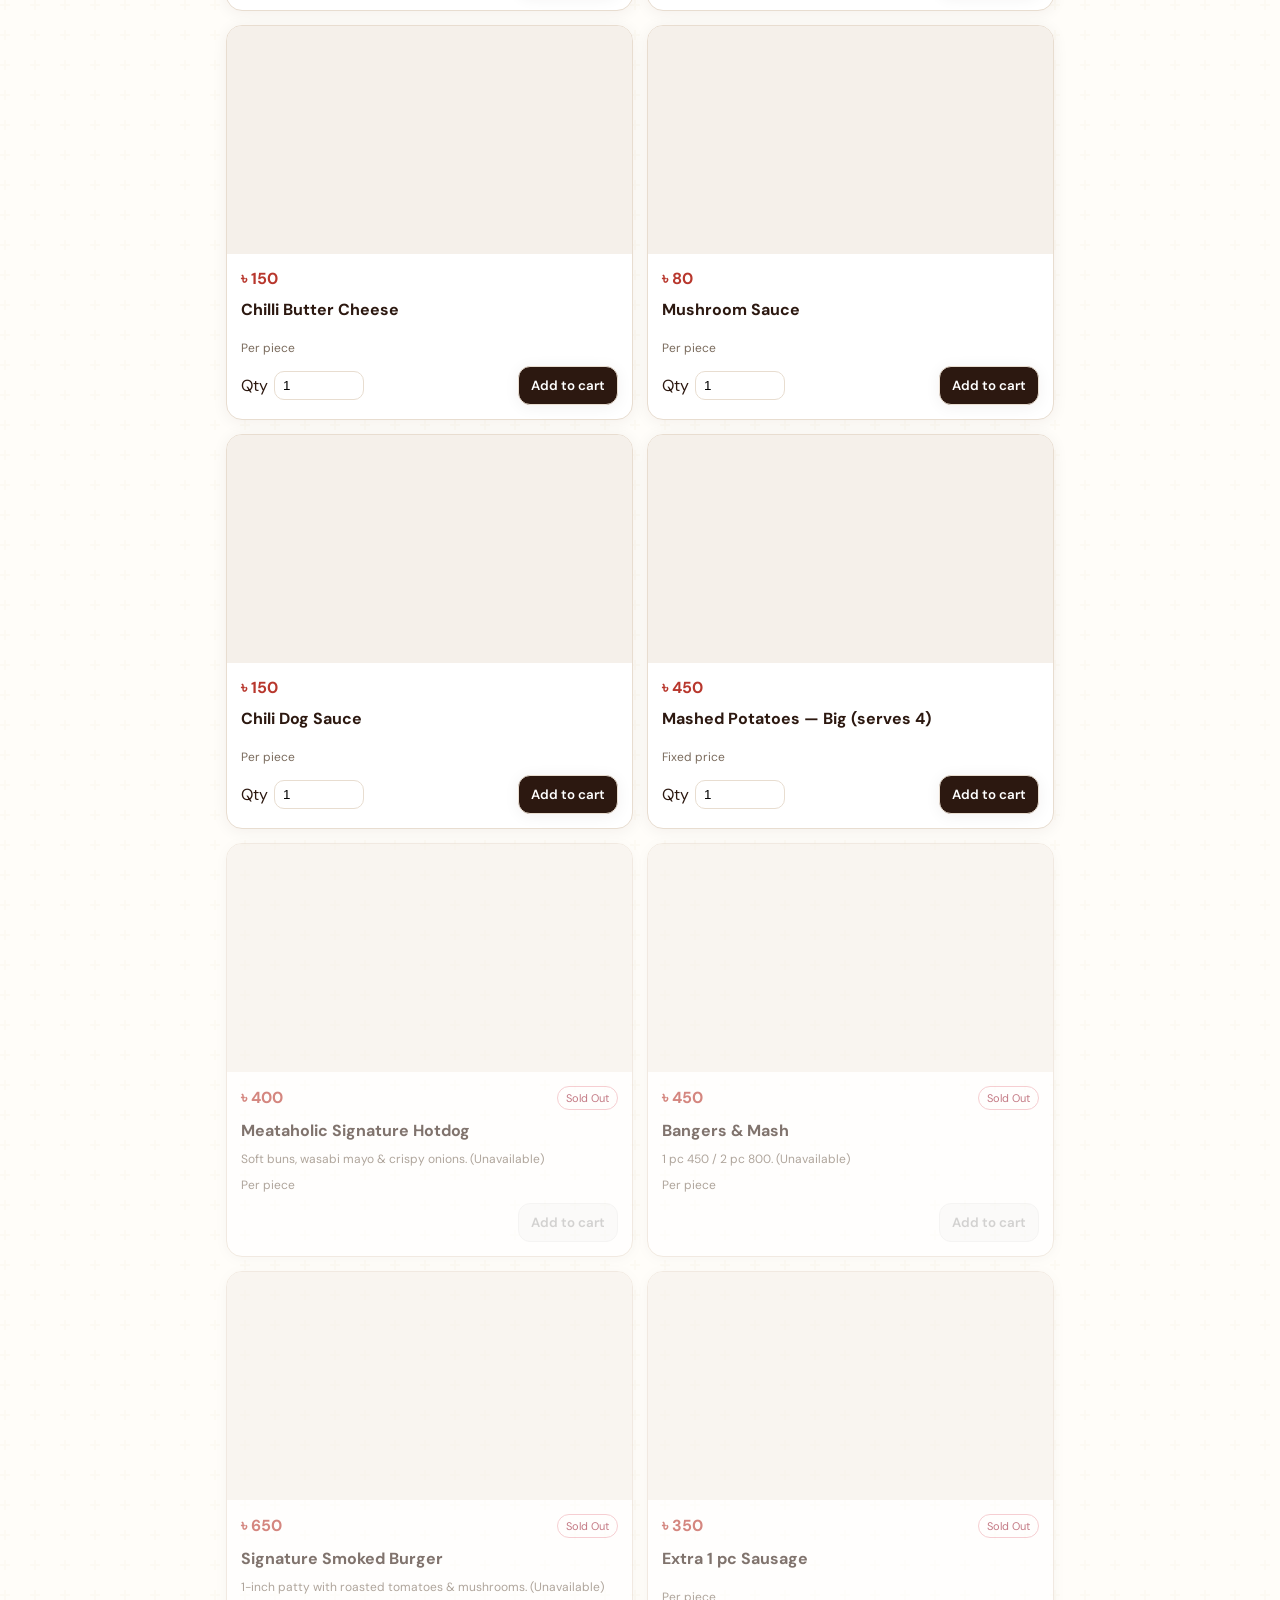
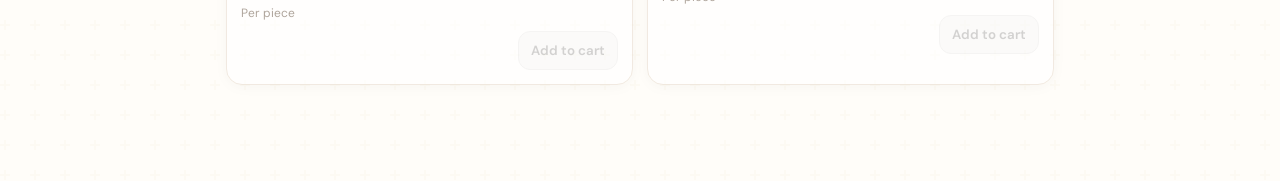
==== commit ff130bf8: "Update Eid holiday notice to allow 25 May orders and add greeting Clarify that orders for tomorrow (" ====
--- a/index.html
+++ b/index.html
@@ -1010,6 +1010,18 @@
       </div>
     </div>
   </div>
+
+  <!-- HOLIDAY NOTICE POPUP -->
+  <div class="exit-toast-wrap" id="holidayNotice">
+    <div class="exit-toast">
+      <div class="badge">Holiday Notice</div>
+      <h2>We're on Holiday</h2>
+      <p><b>Eid Mubarak!</b> We're still taking orders for delivery tomorrow (<b>25 May</b>). Meataholic will then be closed from <b>26 May</b> to <b>31 May</b>, and any orders placed during this time will be delivered from <b>1 June</b> onwards. Thank you for your patience!</p>
+      <div class="btn-group">
+        <button class="btn-claim" id="holidayNoticeOk">Got it</button>
+      </div>
+    </div>
+  </div>
 <script>
 /** ======= CONFIG ======= **/
 const APPS_SCRIPT_URL = "https://meataholicbd.com/php-frontend/save_order.php";
@@ -1746,6 +1758,7 @@
     const HOLIDAYS = [
       { start: "2026-02-10", end: "2026-02-12", nextOpen: "2026-02-13", label: "Feb 10-12" },
       { start: "2026-03-18", end: "2026-03-24", nextOpen: "2026-03-25", label: "Mar 18-24" },
+      { start: "2026-05-26", end: "2026-05-31", nextOpen: "2026-06-01", label: "May 26-31" },
     ];
     function getHoliday(dateStr) { for (var i = 0; i < HOLIDAYS.length; i++) { if (dateStr >= HOLIDAYS[i].start && dateStr <= HOLIDAYS[i].end) return HOLIDAYS[i]; } return null; }
     function resolveDate(dateStr) { var h = getHoliday(dateStr); return h ? resolveDate(h.nextOpen) : dateStr; }
@@ -1807,7 +1820,7 @@
   if(!name || !phone || !address || !date || !time || !payment){ alert("Please fill in all required fields."); return; }
   if(email && !emailEl.checkValidity()){ alert("Please enter a valid email or leave it blank."); return; }
   var minDate = minDeliveryDateISO(); if(date < minDate){ alert("Earliest date is "+minDate+"."); return; }
-  var _HOLIDAYS = [{ start: "2026-02-10", end: "2026-02-12", label: "Feb 10-12" },{ start: "2026-03-18", end: "2026-03-24", label: "Mar 18-24" }];
+  var _HOLIDAYS = [{ start: "2026-02-10", end: "2026-02-12", label: "Feb 10-12" },{ start: "2026-03-18", end: "2026-03-24", label: "Mar 18-24" },{ start: "2026-05-26", end: "2026-05-31", label: "May 26-31" }];
   for (var hi = 0; hi < _HOLIDAYS.length; hi++) { if (date >= _HOLIDAYS[hi].start && date <= _HOLIDAYS[hi].end) { alert("We are on holiday from " + _HOLIDAYS[hi].label + "."); return; } }
   var orderNo = Date.now();
   var __totals = computeTotalsWithCoupon();
@@ -1970,6 +1983,23 @@
     if(promo && !promo._expired) { activeCoupon = promo; refreshCartSheet(); updateCartUI(); document.getElementById('cartSheet').classList.add("active"); history.pushState({ appState: 'active' }, document.title, location.href); }
   });
   dismBtn.addEventListener('click', function(){ popupWrap.classList.remove('active'); });
+})();
+</script>
+
+<script>
+// HOLIDAY NOTICE (shows from 2026-05-24 through 2026-05-31, Dhaka time, once per session)
+(function initHolidayNotice(){
+  var wrap = document.getElementById('holidayNotice');
+  if(!wrap) return;
+  var NOTICE_START = "2026-05-24", NOTICE_END = "2026-05-31";
+  var today = new Intl.DateTimeFormat('en-CA',{timeZone:'Asia/Dhaka',year:'numeric',month:'2-digit',day:'2-digit'}).format(new Date());
+  if(today < NOTICE_START || today > NOTICE_END) return;
+  try { if(sessionStorage.getItem('holidayNoticeSeen') === '1') return; } catch(_){}
+  function close(){ wrap.classList.remove('active'); try { sessionStorage.setItem('holidayNoticeSeen','1'); } catch(_){} }
+  var okBtn = document.getElementById('holidayNoticeOk');
+  if(okBtn) okBtn.addEventListener('click', close);
+  wrap.addEventListener('click', function(e){ if(e.target === wrap) close(); });
+  setTimeout(function(){ wrap.classList.add('active'); }, 600);
 })();
 </script>
 
